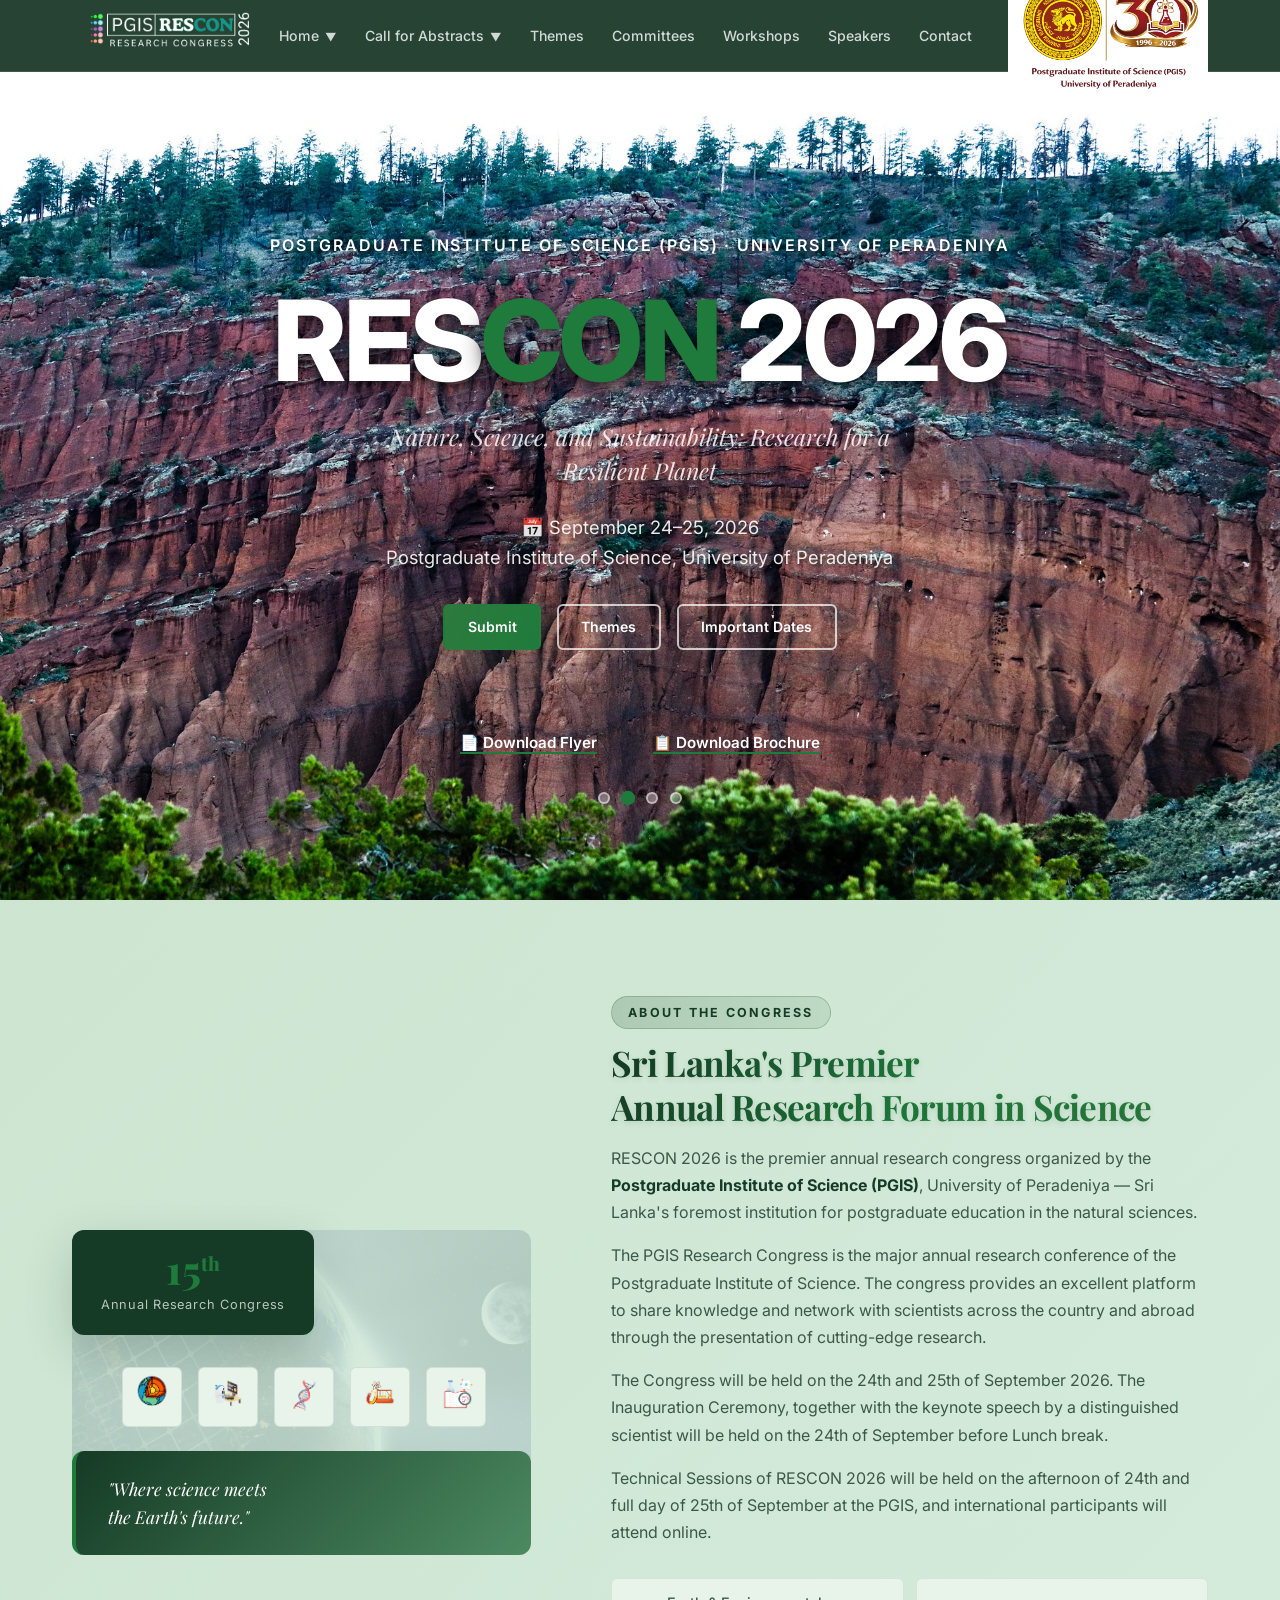
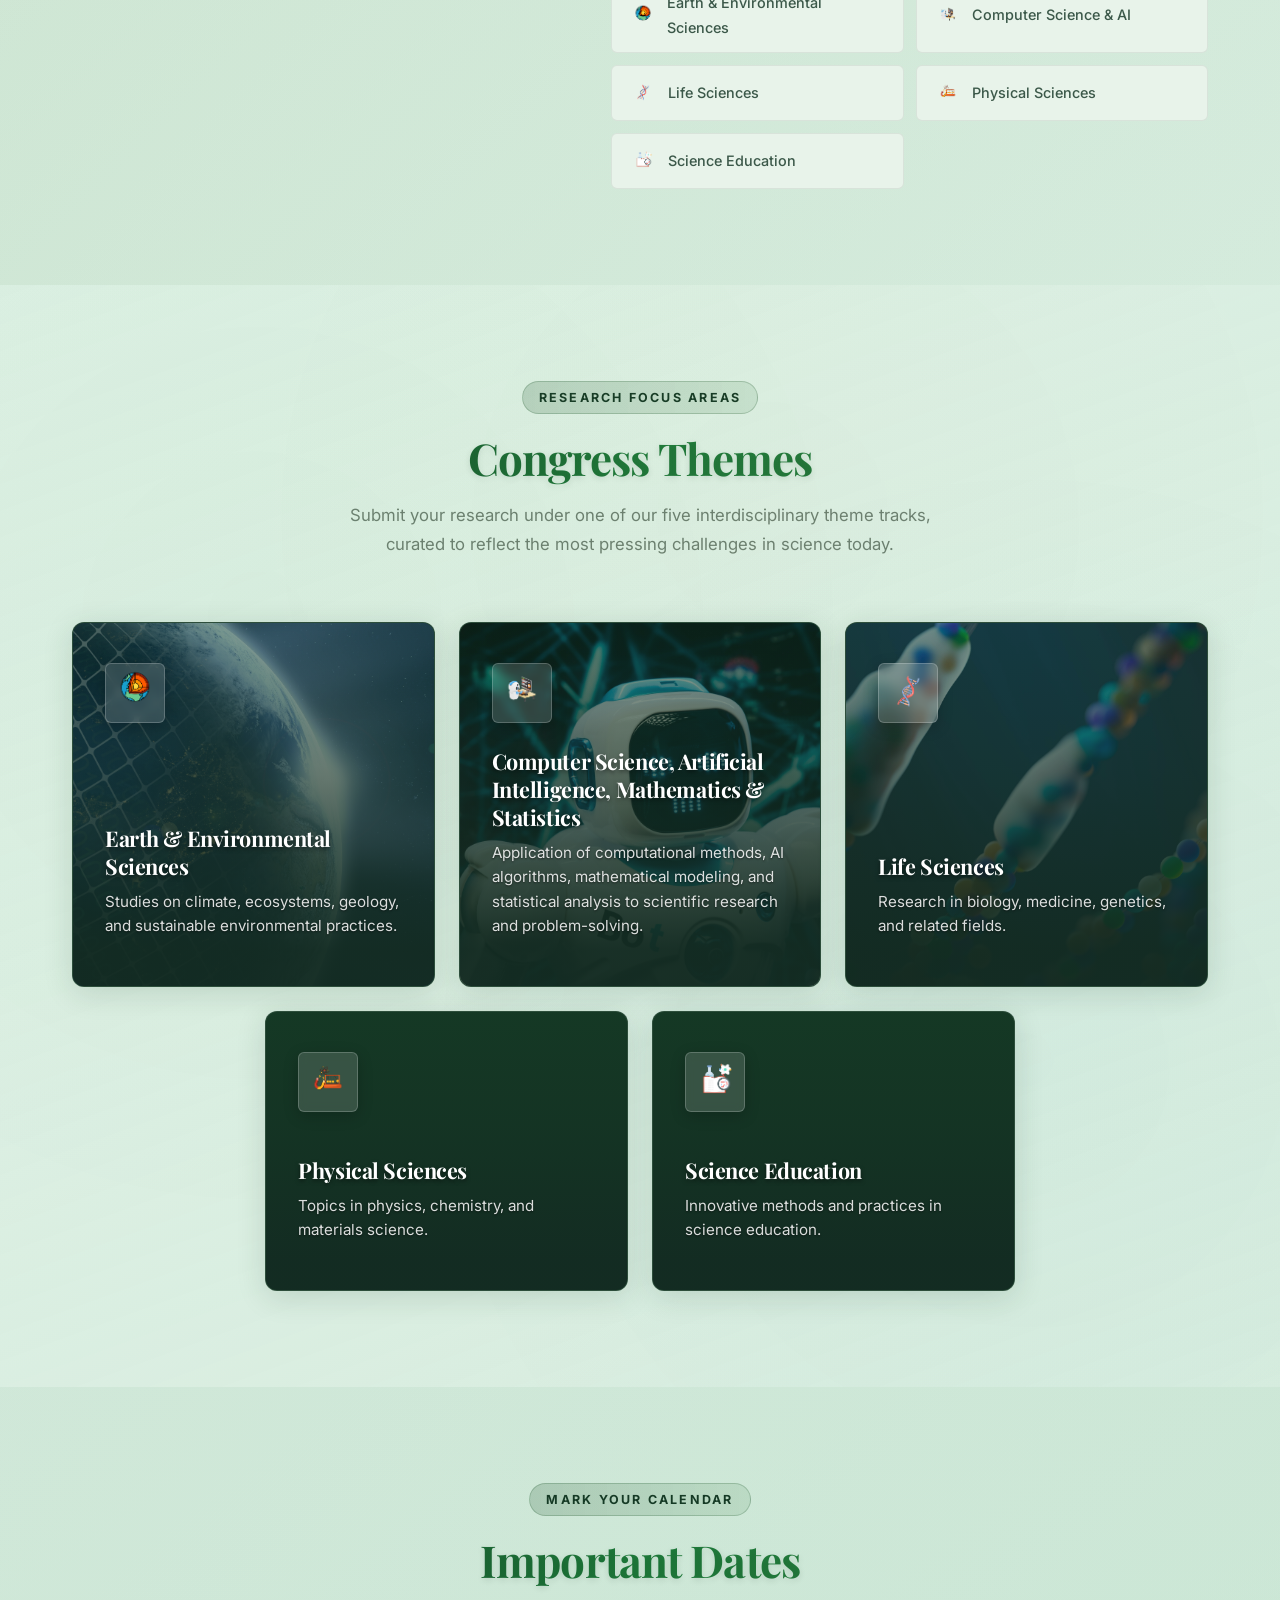
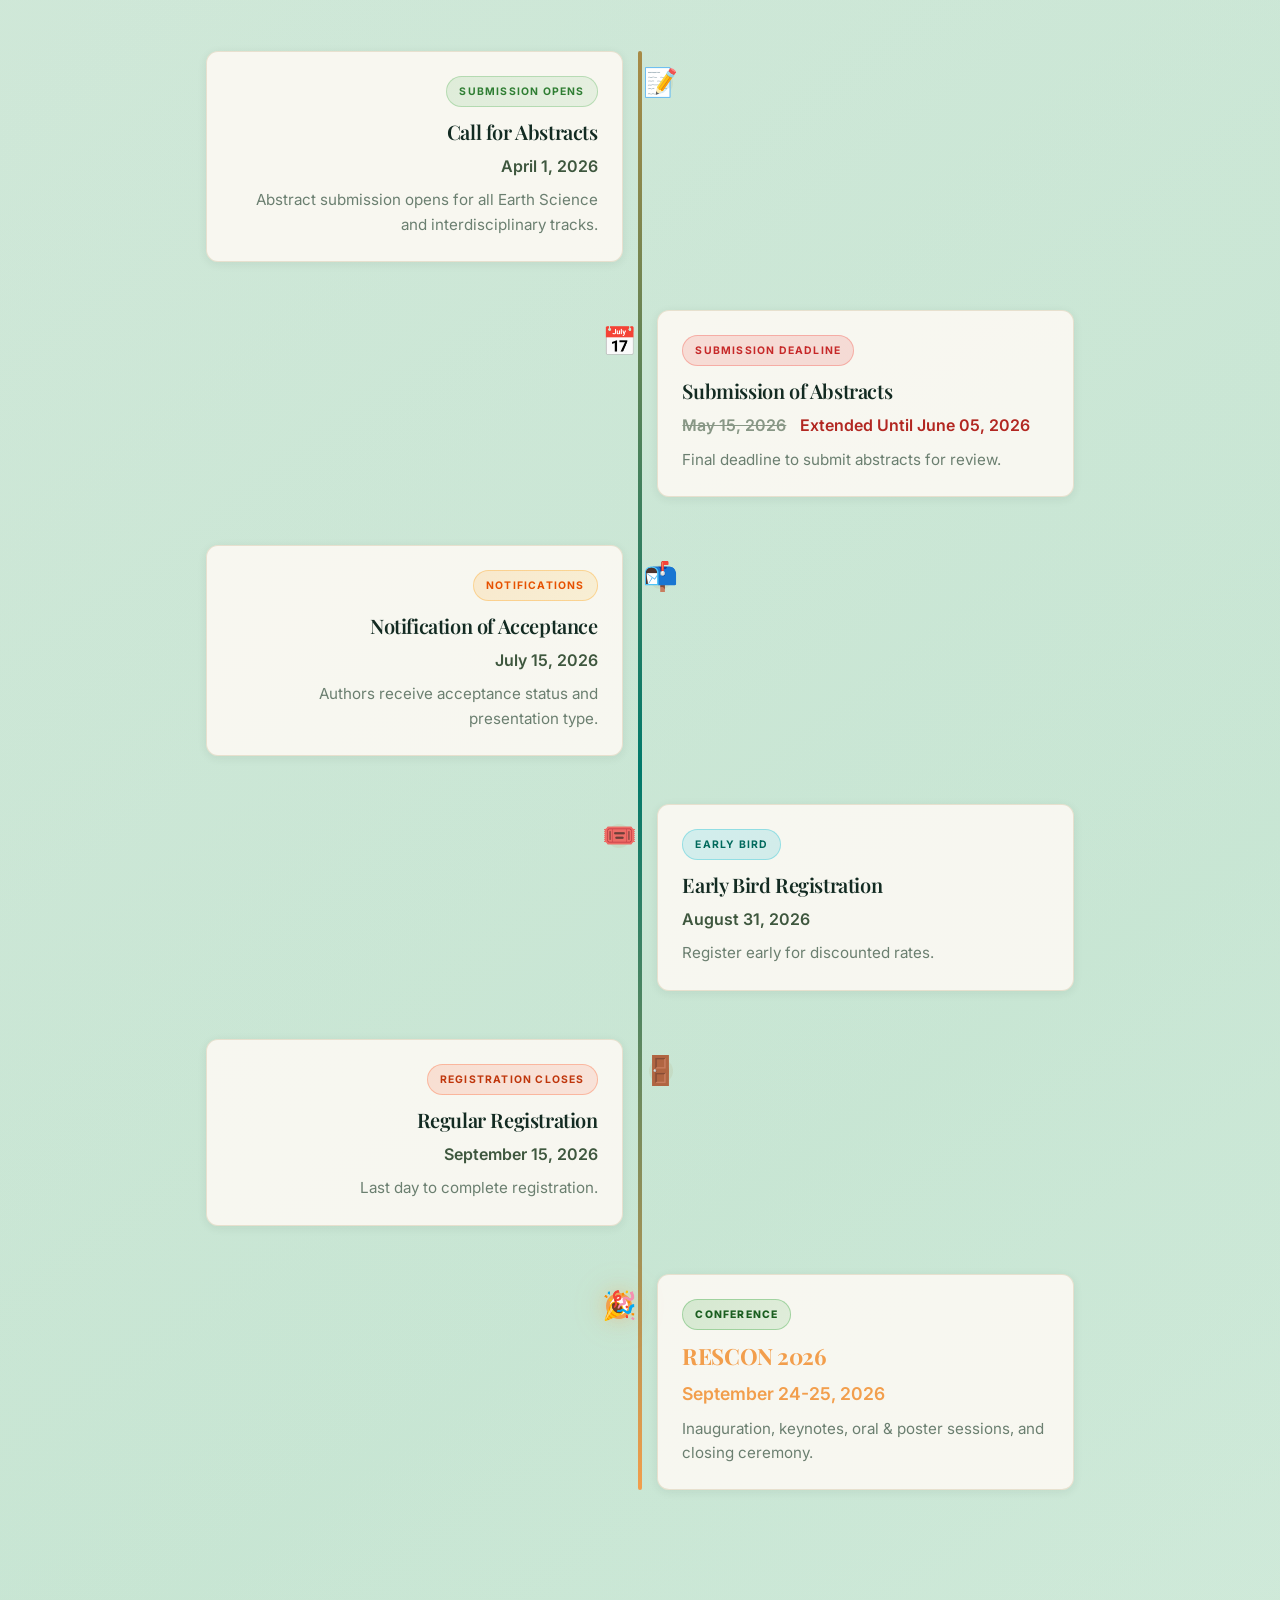
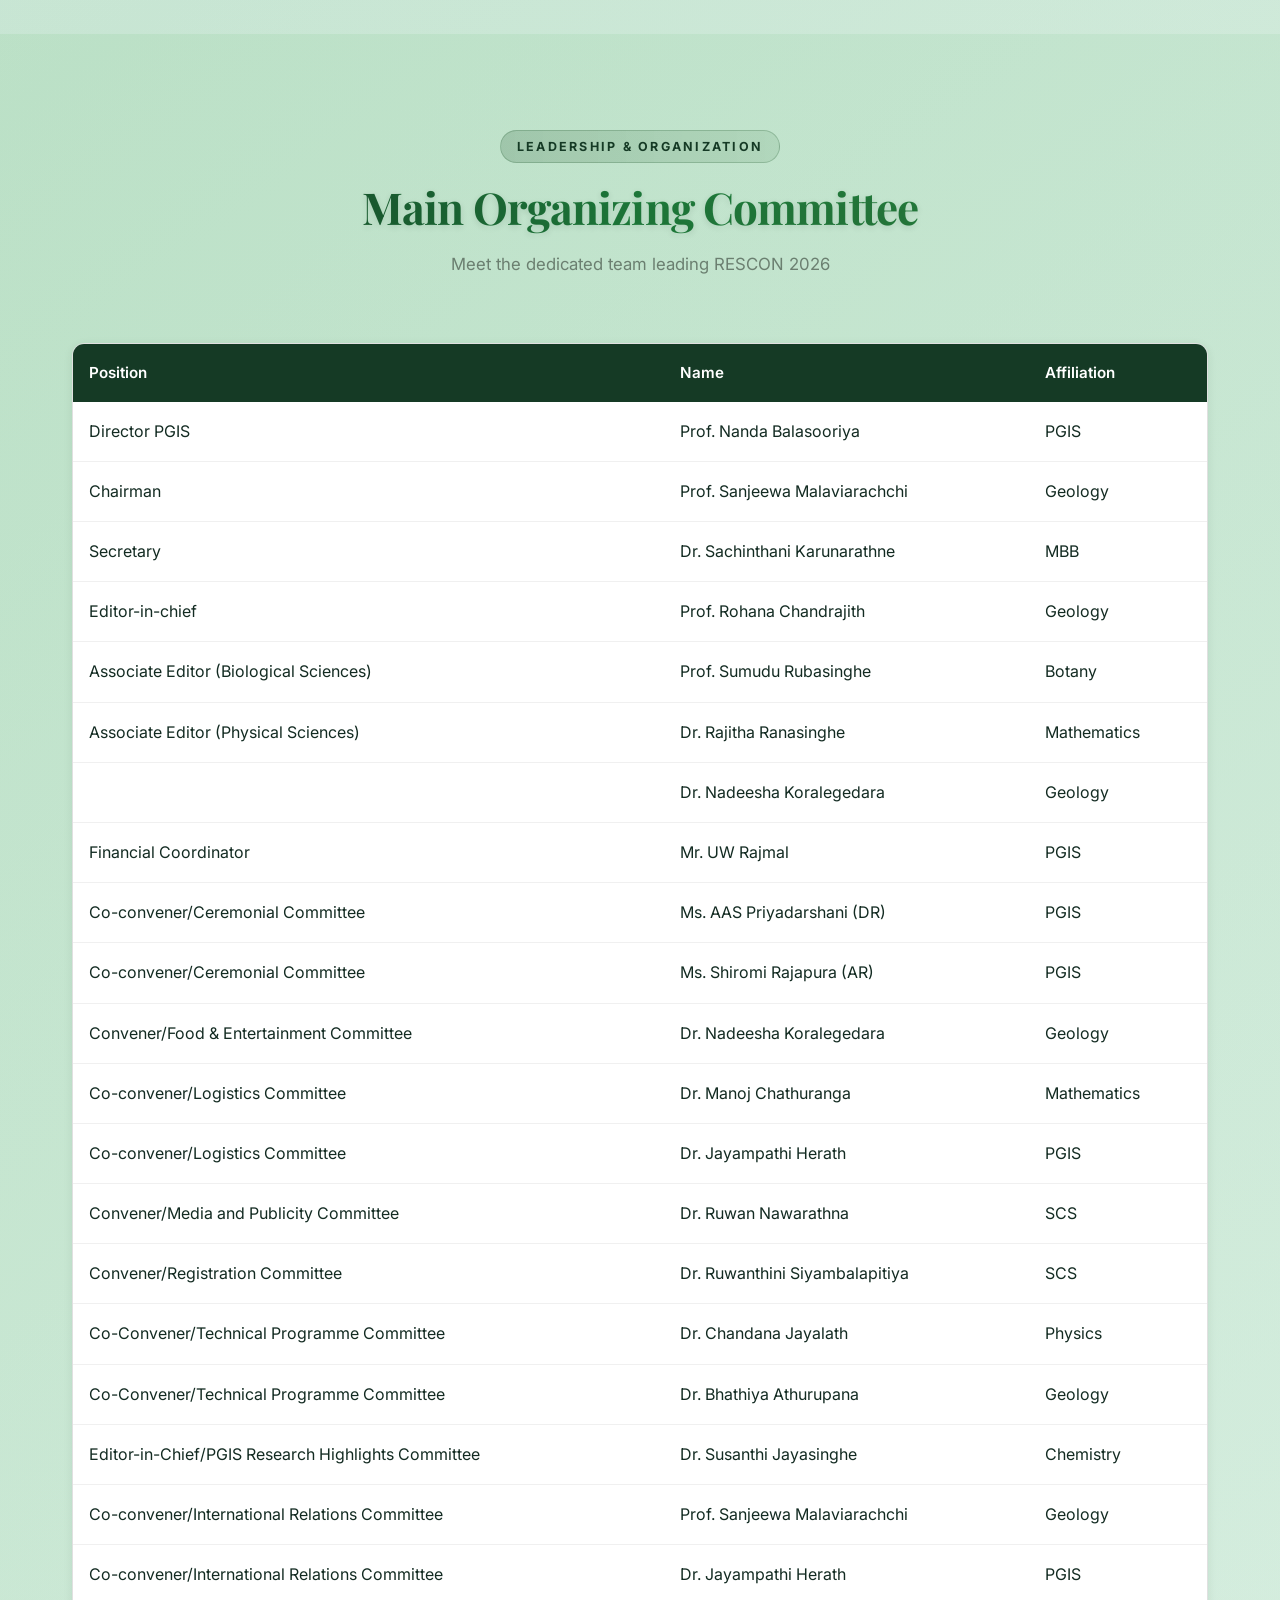
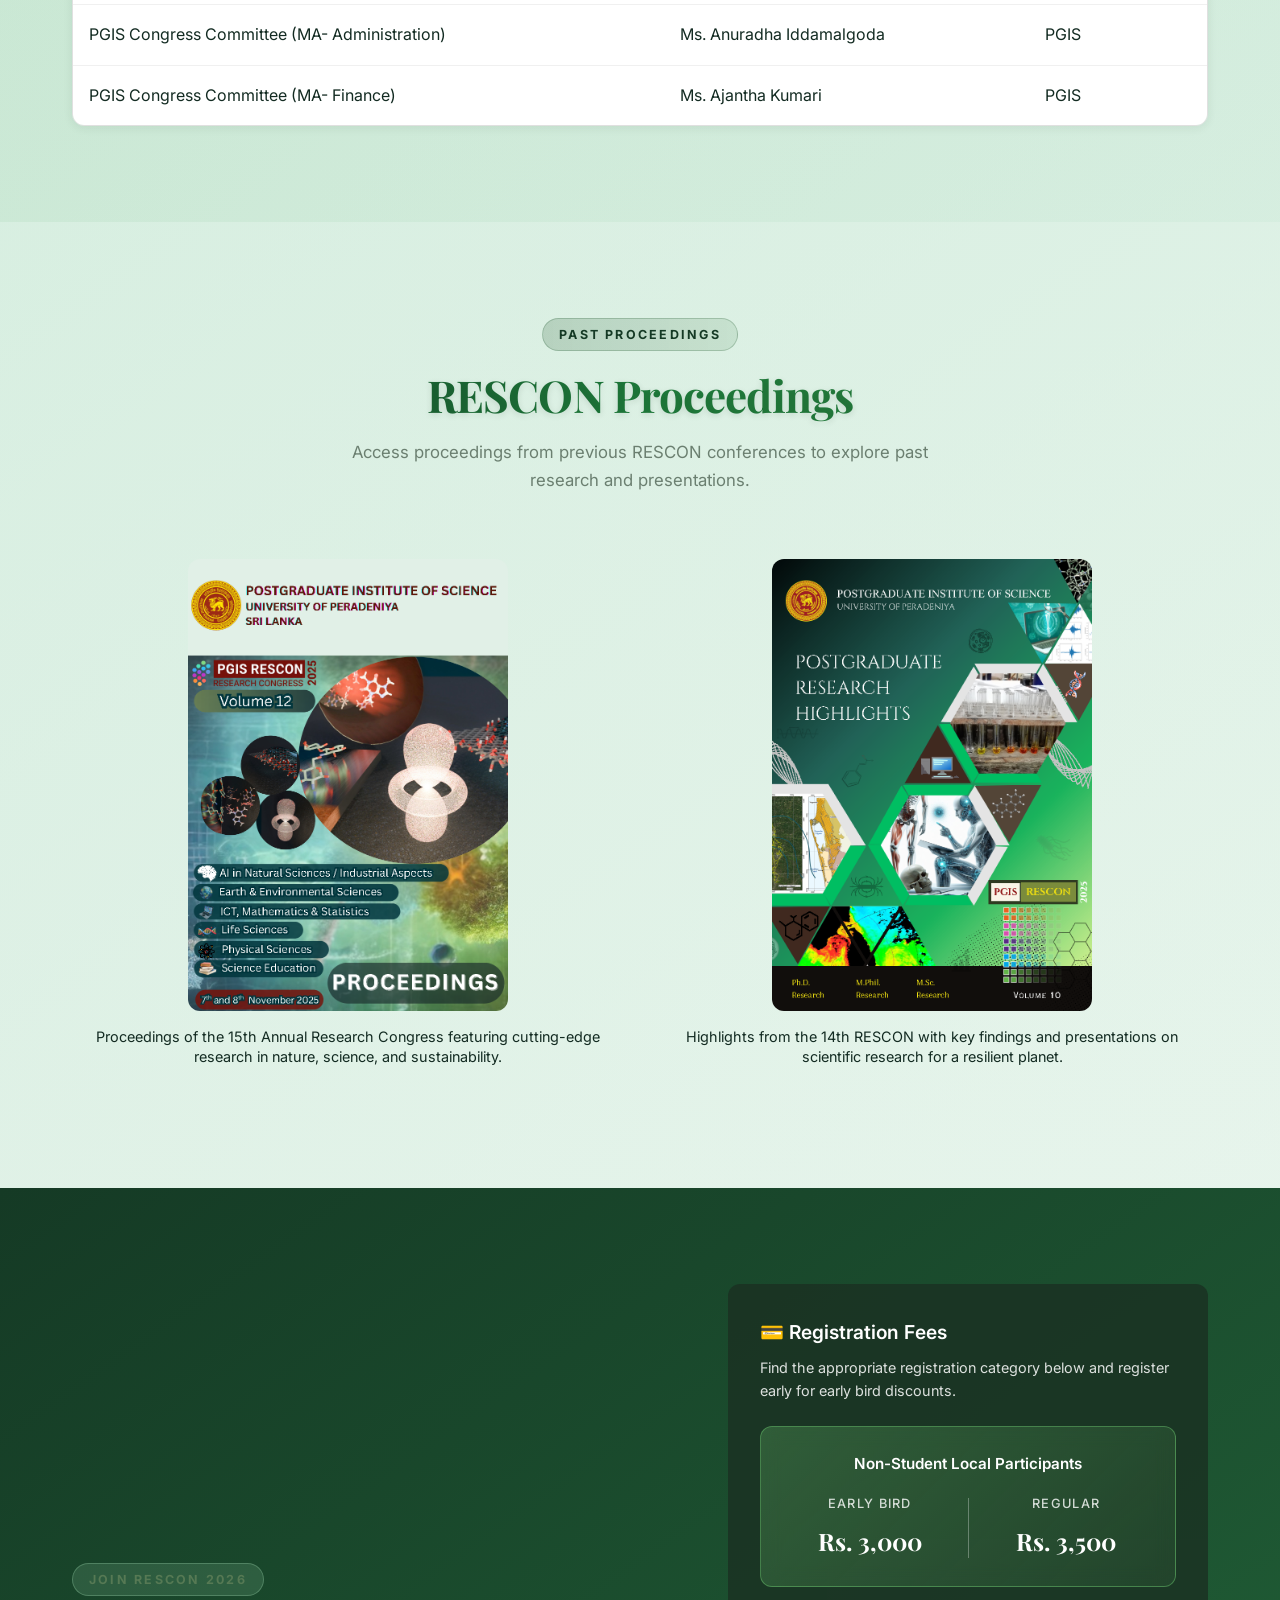
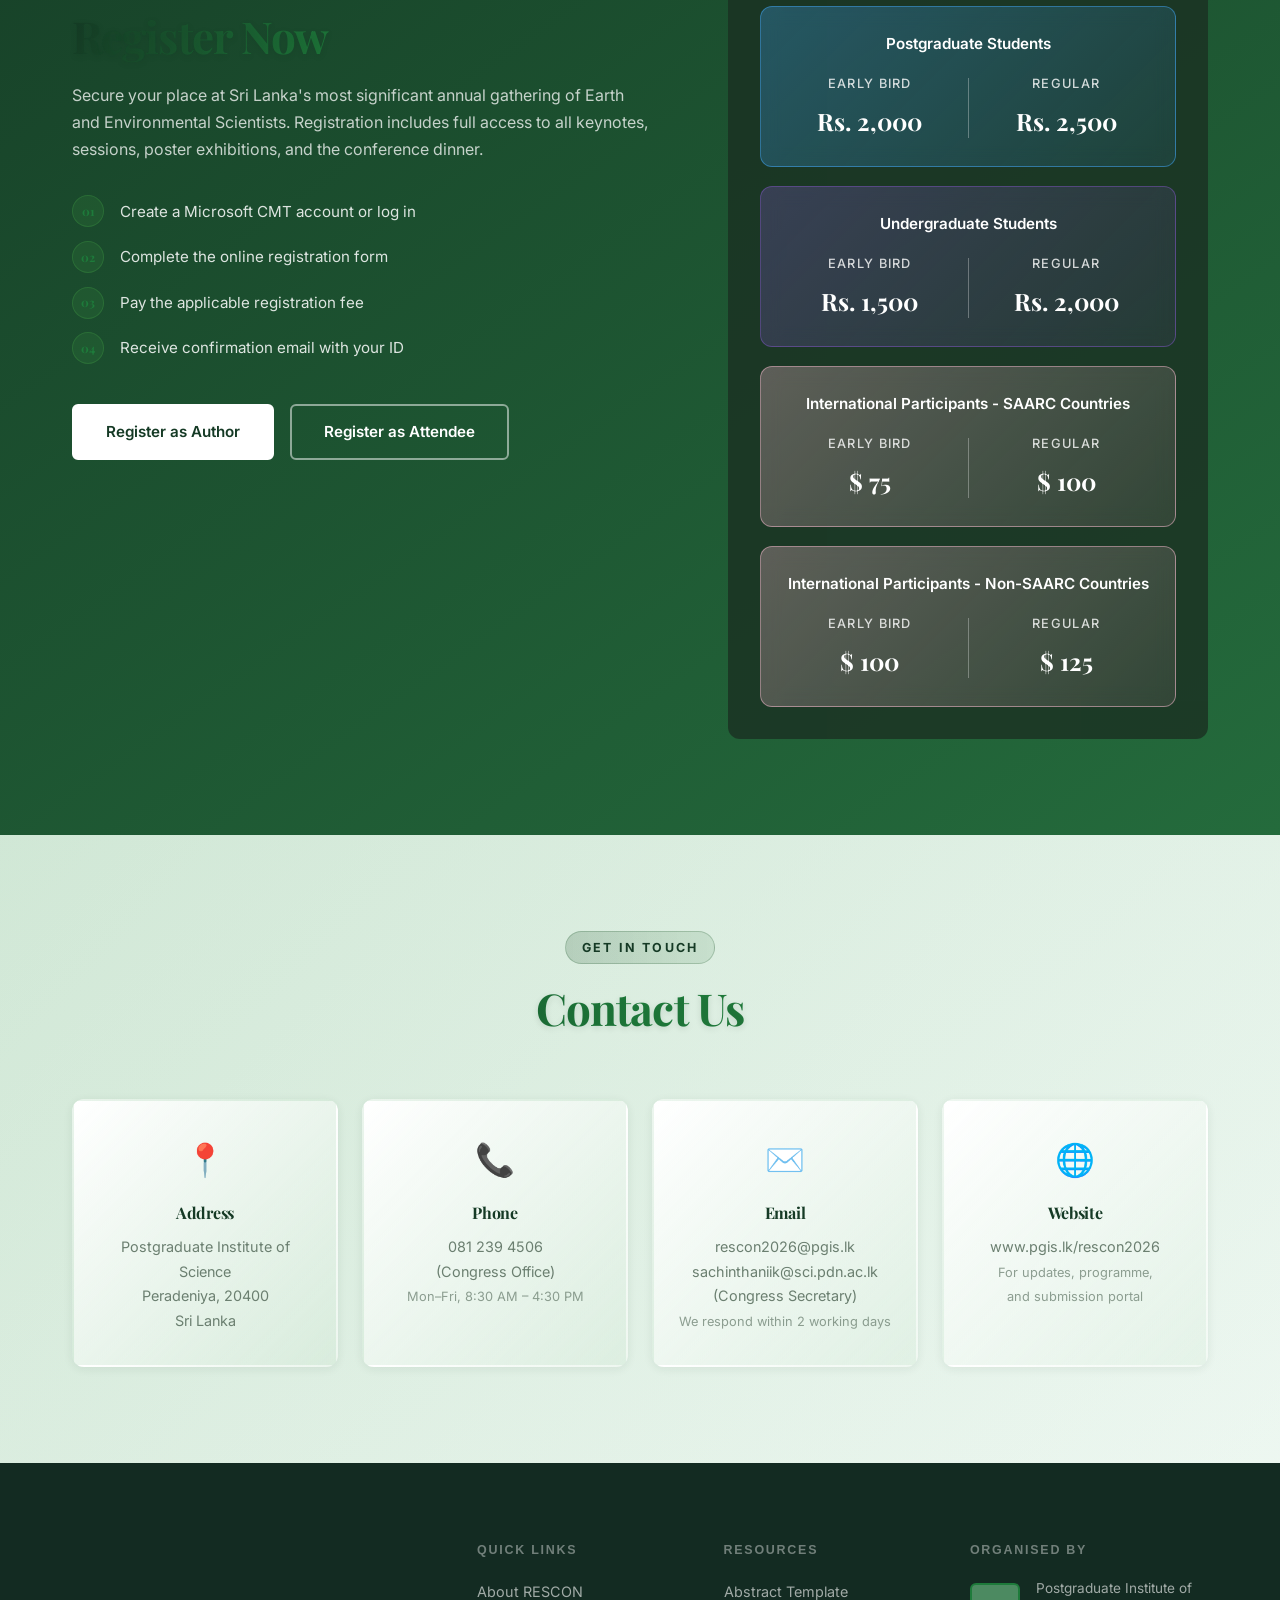
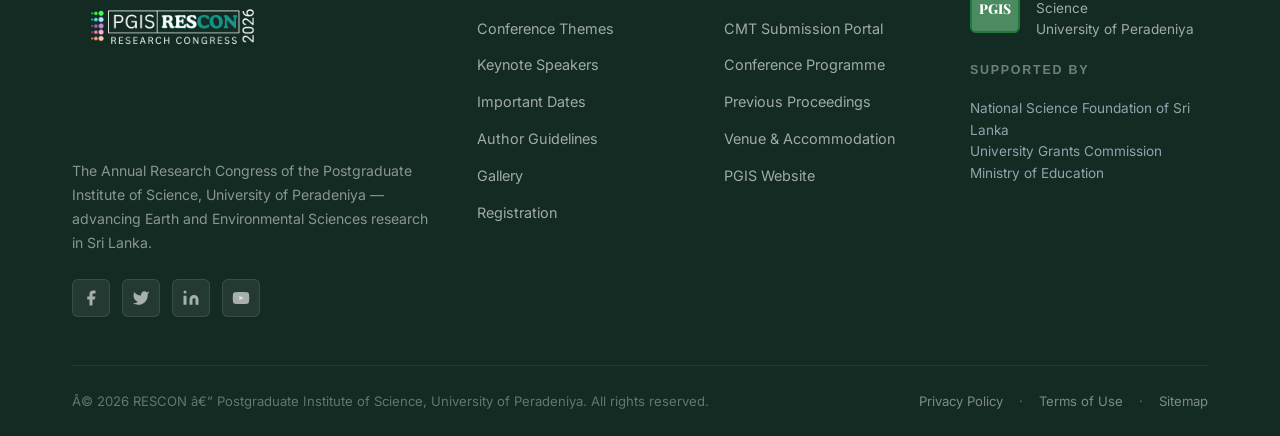
==== index.html @ 3abcd5f8 "home menu button add in menu bar" ====
<!doctype html>
<html lang="en">

<head>
  <meta charset="UTF-8" />
  <meta name="viewport" content="width=device-width, initial-scale=1.0" />
  <title>RESCON 2026 — Nature, Science, and Sustainability</title>
  <link rel="stylesheet" href="style.css" />
  <link
    href="https://fonts.googleapis.com/css2?family=Inter:wght@300;400;500;600;700&family=JetBrains+Mono:wght@400;500&family=Playfair+Display:ital,wght@0,400;0,600;0,800;1,400&display=swap"
    rel="stylesheet" />
</head>

<body>
  <!-- ========== NAVIGATION ========== -->
  <input type="checkbox" id="nav-toggle" class="nav-toggle" />
  <nav class="navbar">
    <div class="nav-inner">
      <a href="#home" class="nav-logo">
        <img src="media/web/4.png" alt="RESCON logo" class="logo-img" />

      </a>
      <ul class="nav-links">
        <li class="dropdown">
          <a href="#" class="dropdown-toggle" id="homeBtn">Home <span
              style="font-size: 0.8em; margin-left: 2px;">▼</span></a>
          <ul class="dropdown-menu" id="homeMenu">
            <li><a href="./index.html#home">Home</a></li>
            <li><a href="./index.html#about">About</a></li>
          </ul>
        </li>
        <li class="dropdown">
          <a href="#" class="dropdown-toggle" id="callForPapersBtn">Call for Abstracts <span
              style="font-size: 0.8em; margin-left: 2px;">▼</span></a>
          <ul class="dropdown-menu" id="callForPapersMenu">
            <li><a href="#submission">Important Dates</a></li>
            <li><a href="guidelines/index.html">Guidelines</a></li>
            <li><a href="docs/flyer.pdf" target="_blank" class="btn">📄 Download Flyer</a></li>
            <!-- <li><a href="docs/brochure.pdf" target="_blank" class="btn">📋 Download Brochure</a></li> -->

            <li><a href="https://cmt3.research.microsoft.com/RESCON2026">Submit</a></li>
          </ul>
        </li>
        <li><a href="#themes">Themes</a></li>

        <li><a href="#committee">Committees</a></li>
        <li><a href="workshops/index.html">Workshops</a></li>
        <!-- <li><a href="#submit">Submit</a></li> -->
        <li><a href="./speakers/index.html">Speakers</a></li>
        <!-- <li><a href="gallery/index.html">Past Conferences</a></li> -->
        <li><a href="#contact">Contact</a></li>
      </ul>

      <a href="https://www.pgis.lk/"><img src="images/web/PGIS Anniversary Logo.png" alt="PGIS Anniversary Logo"
          class="pgis-logo" /></a>

      <label for="nav-toggle" class="hamburger" aria-label="Toggle menu">
        <span></span><span></span><span></span>
      </label>
    </div>
  </nav>
  <label for="nav-toggle" class="nav-overlay"></label>

  <!-- ========== HERO ========== -->
  <section class="hero" id="home">
    <div class="hero-bg">
      <!-- Hero Carousel -->
      <div class="hero-carousel">
        <div class="carousel-slide active" style="background-image: url(&quot;media/web/RESCON26 - Flyer.png&quot;)">
        </div>
        <div class="carousel-slide" style="background-image: url(&quot;media/web/2.jpg&quot;)"></div>
        <div class="carousel-slide" style="background-image: url(&quot;media/web/3.jpg&quot;)"></div>
        <div class="carousel-slide" style="background-image: url(&quot;media/web/4.jpg&quot;)"></div>
      </div>
      <div class="carousel-indicators">
        <span class="indicator active" data-slide="0"></span>
        <span class="indicator" data-slide="1"></span>
        <span class="indicator" data-slide="2"></span>
        <span class="indicator" data-slide="3"></span>
      </div>


    </div>
    <div class="hero-content">
      <!-- Deadline Extension Announcement Marquee -->
      <!-- <div class="deadline-marquee-container">
        <marquee behavior="scroll" direction="left" scrollamount="5" onmouseover="this.stop();"
          onmouseout="this.start();">
          The abstract submission deadline has been extended until <strong>June 05, 2026</strong>!
          &nbsp;&nbsp;&nbsp;&nbsp;&nbsp;&nbsp;The abstract submission deadline has been extended until <strong>June 05,
            2026</strong>!
        </marquee>
      </div> -->
      <p class="hero-tag">
        Postgraduate Institute of Science (PGIS) · University of Peradeniya
      </p>
      <h1 class="hero-title">
        <span>RES</span><span class="hero-con">CON</span> <span>2026</span>
      </h1>
      <p class="hero-subtitle">
        Nature, Science, and Sustainability: Research for a Resilient Planet
      </p>
      <p class="hero-date">
        📅 September 24–25, 2026 <br /> Postgraduate Institute of Science,
        University of Peradeniya
      </p>

      <!-- <div class="hero-doc-panel" aria-label="Conference downloads">
        <a href="media/flyer.pdf" target="_blank" class="btn">📄 Download Flyer</a>
        <a href="media/brochure.pdf" target="_blank" class="btn">📋 Download Brochure</a>
      </div> -->

      <!-- <div class="hero-stats"> -->
      <div class="hero-buttons">
        <a href="https://cmt3.research.microsoft.com/RESCON2026" class="btn btn-primary btn-sm">Submit</a>
        <a href="#themes" class="btn btn-secondary btn-sm">Themes</a>
        <a href="#dates" class="btn btn-secondary btn-sm">Important Dates</a>
      </div>
      <div class="hero-links">
        <a href="docs/flyer.pdf" target="_blank">📄 Download Flyer</a>
        <a href="docs/brochure.pdf" target="_blank">📋 Download Brochure</a>
      </div>
    </div>
  </section>

  <!-- ========== ABOUT ========== -->
  <section class="about section section-teal" id="about">
    <div class="container">
      <div class="about-grid">
        <div class="about-visual">
          <div class="about-bg" style="
                background-image: url(&quot;media/web/yassay-earth-3629519.jpg&quot;);
              "></div>
          <div class="about-badge">
            <span class="badge-num">15<sup>th</sup></span>
            <span class="badge-label">Annual Research Congress</span>
          </div>
          <div class="about-art">
            <div class="art-layer l1"><img src="media/web/7.png" height="60px" width="60px" /></div>
            <div class="art-layer l2"><img src="media/web/11.png" height="60px" width="60px" /></div>
            <div class="art-layer l3"><img src="media/web/8.png" height="60px" width="60px" /></div>
            <div class="art-layer l4"><img src="media/web/10.png" height="60px" width="60px" /></div>
            <div class="art-layer l5"><img src="media/web/9.png" height="60px" width="60px" /></div>
          </div>
          <div class="about-accent-box">
            <p>"Where science meets<br />the Earth's future."</p>
          </div>
        </div>
        <div class="about-body">
          <span class="section-label">About the Congress</span>
          <h2 class="section-title">
            Sri Lanka's Premier<br />Annual Research Forum in Science
          </h2>
          <p>
            RESCON 2026 is the premier annual research congress organized by
            the <strong>Postgraduate Institute of Science (PGIS)</strong>,
            University of Peradeniya — Sri Lanka's foremost institution for
            postgraduate education in the natural sciences.
          </p>
          <p>
            The PGIS Research Congress is the major annual research conference
            of the Postgraduate Institute of Science. The congress provides an
            excellent platform to share knowledge and network with scientists
            across the country and abroad through the presentation of
            cutting-edge research.
          </p>
          <p>
            The Congress will be held on the 24th and 25th of September 2026.
            The Inauguration Ceremony, together with the keynote speech by a
            distinguished scientist will be held on the 24th of September
            before Lunch break.
          </p>
          <p>
            Technical Sessions of RESCON 2026 will be held on the afternoon of
            24th and full day of 25th of September at the PGIS, and
            international participants will attend online.
          </p>
          <div class="about-highlights">
            <div class="highlight">
              <span class="hl-icon"><img src="media/web/7.png" height="30px" width="30px" /></span>
              <span>Earth & Environmental Sciences</span>
            </div>
            <div class="highlight">
              <span class="hl-icon"><img src="media/web/11.png" height="30px" width="30px" /></span>
              <span>Computer Science & AI</span>
            </div>
            <div class="highlight">
              <span class="hl-icon"><img src="media/web/8.png" height="30px" width="30px" /></span>
              <span>Life Sciences</span>
            </div>
            <div class="highlight">
              <span class="hl-icon"><img src="media/web/10.png" height="30px" width="30px" /></span>
              <span>Physical Sciences</span>
            </div>
            <div class="highlight">
              <span class="hl-icon"><img src="media/web/9.png" height="30px" width="30px" /></span>
              <span>Science Education</span>
            </div>
          </div>
        </div>
      </div>
    </div>
  </section>

  <!-- ========== THEMES ========== -->
  <section class="themes section section-alt" id="themes">
    <div class="container">
      <div class="section-header">
        <span class="section-label">Research Focus Areas</span>
        <h2 class="section-title">Congress Themes</h2>
        <p class="section-desc">
          Submit your research under one of our five interdisciplinary theme
          tracks, curated to reflect the most pressing challenges in science
          today.
        </p>
      </div>
      <div class="themes-grid">
        <div class="theme-card">
          <div class="theme-bg" style="
                background-image: url(&quot;media/web/yassay-earth-3629519.jpg&quot;);
              "></div>
          <div class="theme-icon-wrap tc-green"><img src="media/web/7.png" height="60px" width="60px" /></div>
          <h3>Earth &amp; Environmental Sciences</h3>
          <p>
            Studies on climate, ecosystems, geology, and sustainable environmental practices.
          </p>
        </div>

        <div class="theme-card">
          <div class="theme-bg" style="
                background-image: url(&quot;media/web/AI.jpg&quot;);
              "></div>
          <div class="theme-icon-wrap tc-blue"><img src="media/web/11.png" height="60px" width="60px" /></div>
          <h3>
            Computer Science, Artificial Intelligence, Mathematics &amp;
            Statistics
          </h3>
          <p>
            Application of computational methods, AI algorithms, mathematical
            modeling, and statistical analysis to scientific research and
            problem-solving.
          </p>
        </div>

        <div class="theme-card">
          <div class="theme-bg" style="
                background-image: url(&quot;media/web/Life.jpg&quot;);
              "></div>
          <div class="theme-icon-wrap tc-emerald"><img src="media/web/8.png" height="60px" width="60px" /></div>
          <h3>Life Sciences</h3>
          <p>
            Research in biology, medicine, genetics, and related fields.
          </p>
        </div>

        <div class="theme-card">
          <div class="theme-bg" style="
                background-image: url(&quot;https://images.unsplash.com/photo-1532094349884-543bc11b234d?w=400&h=200&fit=crop&crop=center&quot;);
              "></div>
          <div class="theme-icon-wrap tc-amber"><img src="media/web/10.png" height="60px" width="60px" /></div>
          <h3>Physical Sciences</h3>
          <p>
            Topics in physics, chemistry, and materials science.
          </p>
        </div>

        <div class="theme-card">
          <div class="theme-bg" style="
                background-image: url(&quot;https://images.unsplash.com/photo-1503676260728-1c00da094a0b?w=400&h=200&fit=crop&crop=center&quot;);
              "></div>
          <div class="theme-icon-wrap tc-indigo"><img src="media/web/9.png" height="60px" width="60px" /></div>
          <h3>Science Education</h3>
          <p>
            Innovative methods and practices in science education.
          </p>
        </div>
      </div>
    </div>
  </section>

  <!-- ========== IMPORTANT DATES ========== -->
  <section class="dates section section-sunset" id="dates">
    <div class="container">
      <div class="section-header">
        <span class="section-label">Mark Your Calendar</span>
        <h2 class="section-title">Important Dates</h2>
      </div>
      <div class="dates-timeline">
        <div class="timeline-event event-upcoming">
          <div class="event-marker">
            <span class="event-icon">📝</span>
            <div class="event-dot"></div>
          </div>
          <div class="event-content">
            <span class="event-badge event-badge-open">Submission Opens</span>
            <h3 class="event-title">Call for Abstracts</h3>
            <p class="date-value">April 1, 2026</p>
            <p class="event-description">
              Abstract submission opens for all Earth Science and
              interdisciplinary tracks.
            </p>
          </div>
        </div>

        <div class="timeline-event event-upcoming" id="submission">
          <div class="event-marker">
            <span class="event-icon">📅</span>
            <div class="event-dot"></div>
          </div>
          <div class="event-content">
            <span class="event-badge event-badge-deadline">Submission Deadline</span>
            <h3 class="event-title">Submission of Abstracts</h3>
            <p class="date-value"><span style="text-decoration: line-through; opacity: 0.6;">May 15, 2026</span> <span
                style="color: var(--danger); margin-left: 10px;">Extended Until June 05, 2026</span></p>
            <p class="event-description">
              Final deadline to submit abstracts for review.
            </p>
          </div>
        </div>

        <!-- <div class="timeline-event event-current">
          <div class="event-marker">
            <span class="event-icon">🔍</span>
            <div class="event-dot"></div>
          </div>
          <div class="event-content">
            <span class="event-badge event-badge-review">Under Review</span>
            <h3 class="event-title">Review Period</h3>
            <p class="date-value">May 16 - July 10, 2026</p>
            <p class="event-description">
              Peer review of abstracts by scientific committee.
            </p>
          </div>
        </div> -->

        <div class="timeline-event event-upcoming">
          <div class="event-marker">
            <span class="event-icon">📬</span>
            <div class="event-dot"></div>
          </div>
          <div class="event-content">
            <span class="event-badge event-badge-notification">Notifications</span>
            <h3 class="event-title">Notification of Acceptance</h3>
            <p class="date-value">July 15, 2026</p>
            <p class="event-description">
              Authors receive acceptance status and presentation type.
            </p>
          </div>
        </div>



        <div class="timeline-event event-upcoming">
          <div class="event-marker">
            <span class="event-icon">🎟️</span>
            <div class="event-dot"></div>
          </div>
          <div class="event-content">
            <span class="event-badge event-badge-earlybird">Early Bird</span>
            <h3 class="event-title">Early Bird Registration</h3>
            <p class="date-value">August 31, 2026</p>
            <p class="event-description">
              Register early for discounted rates.
            </p>
          </div>
        </div>

        <div class="timeline-event event-upcoming">
          <div class="event-marker">
            <span class="event-icon">🚪</span>
            <div class="event-dot"></div>
          </div>
          <div class="event-content">
            <span class="event-badge event-badge-closing">Registration Closes</span>
            <h3 class="event-title">Regular Registration</h3>
            <p class="date-value">September 15, 2026</p>
            <p class="event-description">
              Last day to complete registration.
            </p>
          </div>
        </div>

        <div class="timeline-event event-highlight">
          <div class="event-marker">
            <span class="event-icon">🎉</span>
            <div class="event-dot"></div>
          </div>
          <div class="event-content">
            <span class="event-badge event-badge-conference">Conference</span>
            <h3 class="event-title">RESCON 2026</h3>
            <p class="date-value">September 24-25, 2026</p>
            <p class="event-description">
              Inauguration, keynotes, oral & poster sessions, and closing
              ceremony.
            </p>
          </div>
        </div>
      </div>
    </div>
  </section>

  <!-- ========== ORGANIZING COMMITEE ========== -->
  <section class="speakers section section-lavender" id="committee">
    <div class="container">
      <div class="section-header">
        <span class="section-label">Leadership & Organization</span>
        <h2 class="section-title">Main Organizing Committee</h2>
        <p class="section-desc">
          Meet the dedicated team leading RESCON 2026
        </p>
      </div>
      <div class="committee-table-wrapper">
        <table class="committee-table">
          <thead>
            <tr>
              <th>Position</th>
              <th>Name</th>
              <th>Affiliation</th>
              <!-- <th>Role</th> -->
            </tr>
          </thead>
          <tbody>
            <tr>
              <td>Director PGIS</td>
              <td>Prof. Nanda Balasooriya</td>
              <td>PGIS</td>
              <!-- <td></td> -->
            </tr>
            <tr>
              <td>Chairman</td>
              <td>Prof. Sanjeewa Malaviarachchi</td>
              <td>Geology</td>
              <!-- <td></td> -->
            </tr>
            <tr>
              <td>Secretary</td>
              <td>Dr. Sachinthani Karunarathne</td>
              <td>MBB</td>
              <!-- <td></td> -->
            </tr>
            <tr>
              <td>Editor-in-chief</td>
              <td>Prof. Rohana Chandrajith</td>
              <td>Geology</td>
              <!-- <td></td> -->
            </tr>
            <tr>
              <td>Associate Editor (Biological Sciences)</td>
              <td>Prof. Sumudu Rubasinghe</td>
              <td>Botany</td>
              <!-- <td></td> -->
            </tr>
            <tr>
              <td>Associate Editor (Physical Sciences)</td>
              <td>Dr. Rajitha Ranasinghe</td>
              <td>Mathematics</td>
              <!-- <td></td> -->
            </tr>
            <tr>
              <td></td>
              <td>Dr. Nadeesha Koralegedara</td>
              <td>Geology</td>
              <!-- <td></td> -->
            </tr>
            <tr>
              <td>Financial Coordinator</td>
              <td>Mr. UW Rajmal</td>
              <td>PGIS</td>
              <!-- <td></td> -->
            </tr>
            <tr>
              <td>Co-convener/Ceremonial Committee</td>
              <td>Ms. AAS Priyadarshani (DR)</td>
              <td>PGIS</td>
              <!-- <td></td> -->
            </tr>
            <tr>
              <td>Co-convener/Ceremonial Committee</td>
              <td>Ms. Shiromi Rajapura (AR)</td>
              <td>PGIS</td>
              <!-- <td></td> -->
            </tr>
            <tr>
              <td>Convener/Food & Entertainment Committee</td>
              <td>Dr. Nadeesha Koralegedara</td>
              <td>Geology</td>
              <!-- <td></td> -->
            </tr>
            <tr>
              <td>Co-convener/Logistics Committee</td>
              <td>Dr. Manoj Chathuranga</td>
              <td>Mathematics</td>
              <!-- <td></td> -->
            </tr>
            <tr>
              <td>Co-convener/Logistics Committee</td>
              <td>Dr. Jayampathi Herath</td>
              <td>PGIS</td>
              <!-- <td></td> -->
            </tr>
            <tr>
              <td>Convener/Media and Publicity Committee</td>
              <td>Dr. Ruwan Nawarathna</td>
              <td>SCS</td>
              <!-- <td></td> -->
            </tr>
            <tr>
              <td>Convener/Registration Committee</td>
              <td>Dr. Ruwanthini Siyambalapitiya</td>
              <td>SCS</td>
              <!-- <td></td> -->
            </tr>
            <tr>
              <td>Co-Convener/Technical Programme Committee</td>
              <td>Dr. Chandana Jayalath</td>
              <td>Physics</td>
              <!-- <td></td> -->
            </tr>
            <tr>
              <td>Co-Convener/Technical Programme Committee</td>
              <td>Dr. Bhathiya Athurupana</td>
              <td>Geology</td>
              <!-- <td></td> -->
            </tr>
            <tr>
              <td>Editor-in-Chief/PGIS Research Highlights Committee</td>
              <td>Dr. Susanthi Jayasinghe</td>
              <td>Chemistry</td>
              <!-- <td></td> -->
            </tr>
            <tr>
              <td>Co-convener/International Relations Committee</td>
              <td>Prof. Sanjeewa Malaviarachchi</td>
              <td>Geology</td>
              <!-- <td></td> -->
            </tr>
            <tr>
              <td>Co-convener/International Relations Committee</td>
              <td>Dr. Jayampathi Herath</td>
              <td>PGIS</td>
              <!-- <td></td> -->
            </tr>
            <tr>
              <td>PGIS Congress Committee (MA- Administration)</td>
              <td>Ms. Anuradha Iddamalgoda</td>
              <td>PGIS</td>
              <!-- <td></td> -->
            </tr>
            <tr>
              <td>PGIS Congress Committee (MA- Finance)</td>
              <td>Ms. Ajantha Kumari</td>
              <td>PGIS</td>
              <!-- <td></td> -->
            </tr>
          </tbody>
        </table>
      </div>
    </div>
  </section>

  <!-- ========== PROCEEDINGS ========== -->
  <section class="proceedings section section-alt" id="proceedings">
    <div class="container">
      <div class="section-header">
        <span class="section-label">Past Proceedings</span>
        <h2 class="section-title">RESCON Proceedings</h2>
        <p class="section-desc">
          Access proceedings from previous RESCON conferences to explore past
          research and presentations.
        </p>
      </div>
      <div class="proceedings-grid">
        <div class="proceeding-item">
          <a href="media/proceedings/RESCON_2026_Proceedings.pdf" target="_blank" class="proceeding-link">
            <img class="proceeding-thumb" alt="RESCON 2025 Proceedings"
              src="media/proceedings/Proceedings RESCON2026.png" />
          </a>
          <p>
            Proceedings of the 15th Annual Research Congress featuring
            cutting-edge research in nature, science, and sustainability.
          </p>
        </div>
        <div class="proceeding-item">
          <a href="media/proceedings/Research Highlights 2026.pdf" target="_blank" class="proceeding-link">
            <img class="proceeding-thumb" alt="RESCON 2024 Proceedings"
              src="media/proceedings/Research Highlights 2026.png" />
          </a>
          <p>
            Highlights from the 14th RESCON with key findings and
            presentations on scientific research for a resilient planet.
          </p>
        </div>
      </div>
    </div>
  </section>

  <!-- ========== REGISTRATION ========== -->
  <section class="registration section section-dark" id="registration">
    <div class="reg-bg" style="
          background-image: url(&quot;https://images.unsplash.com/photo-1551818255-e9355c40bee2?w=1920&h=600&fit=crop&crop=center&quot;);
        "></div>
    <div class="container">
      <div class="reg-grid">
        <div class="reg-body">
          <span class="section-label label-light">Join RESCON 2026</span>
          <h2 class="section-title title-light">Register Now</h2>
          <p>
            Secure your place at Sri Lanka's most significant annual gathering
            of Earth and Environmental Scientists. Registration includes full
            access to all keynotes, sessions, poster exhibitions, and the
            conference dinner.
          </p>
          <div class="reg-steps">
            <div class="reg-step">
              <span class="step-num">01</span>
              <span>Create a Microsoft CMT account or log in</span>
            </div>
            <div class="reg-step">
              <span class="step-num">02</span>
              <span>Complete the online registration form</span>
            </div>
            <div class="reg-step">
              <span class="step-num">03</span>
              <span>Pay the applicable registration fee</span>
            </div>
            <div class="reg-step">
              <span class="step-num">04</span>
              <span>Receive confirmation email with your ID</span>
            </div>
          </div>
          <div class="reg-buttons">
            <a href="#" class="btn btn-light">Register as Author</a>
            <a href="#" class="btn btn-outline-light">Register as Attendee</a>
          </div>
        </div>
        <div class="reg-visual">
          <div class="reg-pricing">
            <div class="pricing-header">💳 Registration Fees</div>
            <p class="pricing-note">
              Find the appropriate registration category below and register
              early for early bird discounts.
            </p>
            <div class="pricing-cards">
              <div class="pricing-card pricing-card-student">
                <div class="price-category">Non-Student Local Participants</div>
                <div class="price-tier">
                  <div class="price-col">
                    <div class="price-label">Early Bird</div>
                    <div class="price-amount">Rs. 3,000</div>
                    <!-- <small>Before Aug 20</small> -->
                  </div>
                  <div class="price-divider"></div>
                  <div class="price-col">
                    <div class="price-label">Regular</div>
                    <div class="price-amount">Rs. 3,500</div>
                    <!-- <small>Before Sep 15</small> -->
                  </div>
                </div>
              </div>
              <div class="pricing-card pricing-card-local">
                <div class="price-category">Postgraduate Students</div>
                <div class="price-tier">
                  <div class="price-col">
                    <div class="price-label">Early Bird</div>
                    <div class="price-amount">Rs. 2,000</div>
                    <!-- <small>Before Aug 20</small> -->
                  </div>
                  <div class="price-divider"></div>
                  <div class="price-col">
                    <div class="price-label">Regular</div>
                    <div class="price-amount">Rs. 2,500</div>
                    <!-- <small>Before Sep 15</small> -->
                  </div>
                </div>
              </div>
              <div class="pricing-card pricing-card-saarc">
                <div class="price-category">Undergraduate Students</div>
                <div class="price-tier">
                  <div class="price-col">
                    <div class="price-label">Early Bird</div>
                    <div class="price-amount">Rs. 1,500</div>
                    <!-- <small>Before Aug 20</small> -->
                  </div>
                  <div class="price-divider"></div>
                  <div class="price-col">
                    <div class="price-label">Regular</div>
                    <div class="price-amount">Rs. 2,000</div>
                    <!-- <small>Before Sep 15</small> -->
                  </div>
                </div>
              </div>
              <div class="pricing-card pricing-card-intl">
                <div class="price-category">International Participants - SAARC Countries</div>
                <div class="price-tier">
                  <div class="price-col">
                    <div class="price-label">Early Bird</div>
                    <div class="price-amount">$ 75</div>
                    <!-- <small>Before Aug 20</small> -->
                  </div>
                  <div class="price-divider"></div>
                  <div class="price-col">
                    <div class="price-label">Regular</div>
                    <div class="price-amount">$ 100</div>
                    <!-- <small>Before Sep 15</small> -->
                  </div>
                </div>
              </div>
              <div class="pricing-card pricing-card-intl">
                <div class="price-category">International Participants - Non-SAARC Countries</div>
                <div class="price-tier">
                  <div class="price-col">
                    <div class="price-label">Early Bird</div>
                    <div class="price-amount">$ 100</div>
                    <!-- <small>Before Aug 20</small> -->
                  </div>
                  <div class="price-divider"></div>
                  <div class="price-col">
                    <div class="price-label">Regular</div>
                    <div class="price-amount">$ 125</div>
                    <!-- <small>Before Sep 15</small> -->
                  </div>
                </div>
              </div>
            </div>
          </div>
        </div>
      </div>
    </div>
  </section>

  <!-- ========== CONTACT ========== -->
  <section class="contact section section-teal" id="contact">
    <div class="container">
      <div class="section-header">
        <span class="section-label">Get in Touch</span>
        <h2 class="section-title">Contact Us</h2>
      </div>
      <div class="contact-grid">
        <div class="contact-card">
          <span class="contact-icon">📍</span>
          <h4>Address</h4>
          <p>
            Postgraduate Institute of Science<br />Peradeniya, 20400<br />Sri
            Lanka
          </p>
        </div>
        <div class="contact-card">
          <span class="contact-icon">📞</span>
          <h4>Phone</h4>
          <p>
            081 239 4506 <br />(Congress Office)<br />
            <small>Mon–Fri, 8:30 AM – 4:30 PM</small>
          </p>
        </div>
        <div class="contact-card">
          <span class="contact-icon">✉️</span>
          <h4>Email</h4>
          <p>
            rescon2026@pgis.lk<br />sachinthaniik@sci.pdn.ac.lk (Congress
            Secretary)<br />
            <small>We respond within 2 working days</small>
          </p>
        </div>
        <div class="contact-card">
          <span class="contact-icon">🌐</span>
          <h4>Website</h4>
          <p>
            www.pgis.lk/rescon2026<br />
            <small>For updates, programme,<br />and submission portal</small>
          </p>
        </div>
      </div>
    </div>
  </section>

  <!-- ========== FOOTER ========== -->
  <footer class="footer">
    <div class="container">
      <div class="footer-grid">
        <div class="footer-brand">
          <div class="footer-logo">
            <img src="media/web/4.png" alt="RESCON logo" class="logo-img" />
          </div>
          <p>
            The Annual Research Congress of the Postgraduate Institute of
            Science, University of Peradeniya — advancing Earth and
            Environmental Sciences research in Sri Lanka.
          </p>
          <div class="social-links">
            <a href="#" class="social-btn" aria-label="Facebook">
              <svg viewBox="0 0 24 24" width="18" height="18" fill="currentColor">
                <path d="M18 2h-3a5 5 0 0 0-5 5v3H7v4h3v8h4v-8h3l1-4h-4V7a1 1 0 0 1 1-1h3z" />
              </svg>
            </a>
            <a href="#" class="social-btn" aria-label="Twitter">
              <svg viewBox="0 0 24 24" width="18" height="18" fill="currentColor">
                <path
                  d="M23 3a10.9 10.9 0 0 1-3.14 1.53 4.48 4.48 0 0 0-7.86 3v1A10.66 10.66 0 0 1 3 4s-4 9 5 13a11.64 11.64 0 0 1-7 2c9 5 20 0 20-11.5a4.5 4.5 0 0 0-.08-.83A7.72 7.72 0 0 0 23 3z" />
              </svg>
            </a>
            <a href="#" class="social-btn" aria-label="LinkedIn">
              <svg viewBox="0 0 24 24" width="18" height="18" fill="currentColor">
                <path d="M16 8a6 6 0 0 1 6 6v7h-4v-7a2 2 0 0 0-2-2 2 2 0 0 0-2 2v7h-4v-7a6 6 0 0 1 6-6z" />
                <rect x="2" y="9" width="4" height="12" />
                <circle cx="4" cy="4" r="2" />
              </svg>
            </a>
            <a href="#" class="social-btn" aria-label="YouTube">
              <svg viewBox="0 0 24 24" width="18" height="18" fill="currentColor">
                <path
                  d="M22.54 6.42a2.78 2.78 0 0 0-1.95-1.96C18.88 4 12 4 12 4s-6.88 0-8.59.46a2.78 2.78 0 0 0-1.95 1.96A29 29 0 0 0 1 12a29 29 0 0 0 .46 5.58A2.78 2.78 0 0 0 3.41 19.6C5.12 20 12 20 12 20s6.88 0 8.59-.46a2.78 2.78 0 0 0 1.95-1.95A29 29 0 0 0 23 12a29 29 0 0 0-.46-5.58z" />
                <polygon points="9.75 15.02 15.5 12 9.75 8.98 9.75 15.02" fill="currentColor" />
              </svg>
            </a>
          </div>
        </div>

        <div class="footer-col">
          <h5>Quick Links</h5>
          <ul>
            <li><a href="#about">About RESCON</a></li>
            <li><a href="#themes">Conference Themes</a></li>
            <li><a href="#committee">Keynote Speakers</a></li>
            <li><a href="#dates">Important Dates</a></li>
            <li><a href="guidelines/index.html">Author Guidelines</a></li>
            <li><a href="gallery/index.html">Gallery</a></li>
            <li><a href="#registration">Registration</a></li>
          </ul>
        </div>

        <div class="footer-col">
          <h5>Resources</h5>
          <ul>
            <li><a href="#">Abstract Template</a></li>
            <li><a href="#">CMT Submission Portal</a></li>
            <li><a href="#">Conference Programme</a></li>
            <li><a href="#">Previous Proceedings</a></li>
            <li><a href="#">Venue & Accommodation</a></li>
            <li><a href="#">PGIS Website</a></li>
          </ul>
        </div>

        <div class="footer-col">
          <h5>Organised By</h5>
          <div class="footer-org">
            <div class="org-logo">PGIS</div>
            <p>
              Postgraduate Institute of Science<br />University of Peradeniya
            </p>
          </div>
          <h5 style="margin-top: 1.5rem">Supported By</h5>
          <p style="color: #90a4ae; font-size: 0.85rem; line-height: 1.6">
            National Science Foundation of Sri Lanka<br />University Grants
            Commission<br />Ministry of Education
          </p>
        </div>
      </div>

      <div class="footer-bottom">
        <p>
          Â© 2026 RESCON â€” Postgraduate Institute of Science, University of
          Peradeniya. All rights reserved.
        </p>
        <p>
          <a href="#">Privacy Policy</a> · <a href="#">Terms of Use</a> ·
          <a href="#">Sitemap</a>
        </p>
      </div>
    </div>
  </footer>
</body>
<script>
  document.addEventListener("DOMContentLoaded", function () {
    /* Hero Carousel */
    const slides = document.querySelectorAll(".carousel-slide");
    const indicators = document.querySelectorAll(".indicator");
    let currentSlide = 0;
    let slideInterval;

    function showSlide(index) {
      slides.forEach((slide) => slide.classList.remove("active"));
      indicators.forEach((indicator) => indicator.classList.remove("active"));
      slides[index].classList.add("active");
      indicators[index].classList.add("active");
      currentSlide = index;
    }

    function nextSlide() {
      currentSlide = (currentSlide + 1) % slides.length;
      showSlide(currentSlide);
    }

    function startAutoSlide() {
      slideInterval = setInterval(nextSlide, 5000);
    }
    function stopAutoSlide() {
      clearInterval(slideInterval);
    }

    indicators.forEach((indicator, index) => {
      indicator.addEventListener("click", () => {
        showSlide(index);
        stopAutoSlide();
        startAutoSlide();
      });
    });

    const heroSection = document.querySelector(".hero");
    heroSection.addEventListener("mouseenter", stopAutoSlide);
    heroSection.addEventListener("mouseleave", startAutoSlide);
    startAutoSlide();

    /* Smooth in-page scrolling */
    document.querySelectorAll('a[href^="#"]').forEach((anchor) => {
      anchor.addEventListener("click", function (e) {
        const target = document.querySelector(this.getAttribute("href"));
        if (target) {
          e.preventDefault();
          target.scrollIntoView({ behavior: "smooth", block: "start" });
          history.pushState(null, "", this.getAttribute("href"));
        }
      });
    });

    /* Navbar transform on scroll */
    const navbar = document.querySelector(".navbar");
    const navLinks = document.querySelectorAll(".nav-links a");
    const sectionNodes = Array.from(document.querySelectorAll("section[id]"));
    const backToTop = document.createElement("button");

    backToTop.className = "back-to-top";
    backToTop.setAttribute("aria-label", "Scroll to top");
    backToTop.innerHTML = "↑";
    document.body.appendChild(backToTop);

    backToTop.addEventListener("click", () => {
      window.scrollTo({ top: 0, behavior: "smooth" });
    });

    function updateScrollUI() {
      const y = window.scrollY;
      if (y > 72) {
        navbar.classList.add("shrink");
        backToTop.classList.add("visible");
      } else {
        navbar.classList.remove("shrink");
        backToTop.classList.remove("visible");
      }

      const fromTop = y + 80;

      sectionNodes.forEach((section) => {
        if (
          section.offsetTop <= fromTop &&
          section.offsetTop + section.offsetHeight > fromTop
        ) {
          const id = section.getAttribute("id");
          navLinks.forEach((link) => {
            link.classList.toggle(
              "active",
              link.getAttribute("href") === "#" + id,
            );
          });
        }
      });
    }

    window.addEventListener("scroll", updateScrollUI, { passive: true });
    updateScrollUI();

    /* Animated counters */
    const counters = document.querySelectorAll(".counter");
    let countersAnimated = false;

    const animateCounters = () => {
      counters.forEach((counter) => {
        const target = +counter.dataset.target;
        const duration = 1400;
        const frameRate = 40;
        const totalFrames = Math.round(duration / frameRate);
        let frame = 0;

        const counterTimer = setInterval(() => {
          frame++;
          const progress = frame / totalFrames;
          const value = Math.ceil(target * progress);
          counter.textContent = value;
          if (frame === totalFrames) {
            clearInterval(counterTimer);
            counter.textContent = target;
          }
        }, frameRate);
      });
    };

    const counterObserver = new IntersectionObserver(
      (entries, observer) => {
        entries.forEach((entry) => {
          if (entry.isIntersecting && !countersAnimated) {
            animateCounters();
            countersAnimated = true;
            observer.unobserve(entry.target);
          }
        });
      },
      { threshold: 0.4 },
    );

    const hero = document.querySelector(".hero");
    if (hero) counterObserver.observe(hero);

    /* Reveal animations */
    const revealObserver = new IntersectionObserver(
      (entries) => {
        entries.forEach((entry) => {
          if (entry.isIntersecting) {
            entry.target.style.animationDelay = Math.random() * 0.45 + "s";
            entry.target.classList.add("animate-in");
            revealObserver.unobserve(entry.target);
          }
        });
      },
      { threshold: 0.1, rootMargin: "0px 0px -50px 0px" },
    );

    document
      .querySelectorAll(
        ".theme-card, .speaker-card, .timeline-item, .contact-card, .reg-card",
      )
      .forEach((el) => {
        revealObserver.observe(el);
      });

    /* Accessible focus for hamburger menu */
    const navToggle = document.querySelector("#nav-toggle");
    const navOverlay = document.querySelector(".nav-overlay");

    if (navToggle && navOverlay) {
      navToggle.addEventListener("change", () => {
        if (navToggle.checked) {
          navOverlay.style.display = "block";
          document.body.style.overflow = "hidden";
        } else {
          navOverlay.style.display = "none";
          document.body.style.overflow = "";
        }
      });

      navOverlay.addEventListener("click", () => {
        navToggle.checked = false;
        navOverlay.style.display = "none";
        document.body.style.overflow = "";
      });
    }

    /* Dropdown Toggle Logic */
    const callForPapersBtn = document.getElementById("callForPapersBtn");
    const callForPapersMenu = document.getElementById("callForPapersMenu");

    if (callForPapersBtn && callForPapersMenu) {
      callForPapersBtn.addEventListener("click", (e) => {
        e.preventDefault();
        e.stopPropagation();
        callForPapersMenu.classList.toggle("show");
      });

      document.addEventListener("click", (e) => {
        if (!e.target.closest('.dropdown')) {
          callForPapersMenu.classList.remove("show");
        }
      });

      // Close dropdown when a submenu link is clicked
      const subLinks = callForPapersMenu.querySelectorAll('a');
      subLinks.forEach(link => {
        link.addEventListener('click', () => {
          callForPapersMenu.classList.remove("show");
        });
      });
    }
    const homeBtn = document.getElementById("homeBtn");
    const homeMenu = document.getElementById("homeMenu");

    homeBtn.addEventListener("click", function (e) {
      e.preventDefault();
      homeMenu.classList.toggle("show");
    });

    document.addEventListener("click", (e) => {
      if (!e.target.closest('.dropdown')) {
        homeMenu.classList.remove("show");
      }
    });

    // Close dropdown when a submenu link is clicked
    const subLinks = homeMenu.querySelectorAll('a');
    subLinks.forEach(link => {
      link.addEventListener('click', () => {
        homeMenu.classList.remove("show");
      });
    });
  });
</script>

</html>
---- style.css ----
/* ================================================================
   RESCON 2026 — Earth & Environmental Sciences
   style.css — Complete Stylesheet
   ================================================================ */

/* ── 1. CSS CUSTOM PROPERTIES ── */
/* :root {
  --forest:      #1B3022;
  --forest-mid:  #254530;
  --forest-lite: #2d5438;
  --soil:        #4E342E;
  --soil-lite:   #6D4C41;
  --sky:         #f5dcdd;
  --sky-mid:     #E6D7C3;
  --slate:       #37474F;
  --slate-lite:  #546E7A;
  --white:       #FFFFFF;
  --offwhite:    #F8F5F0; 
  --surface:     #E8D5B7; 
  --text-dark:   #3E2723; 
  --text-mid:    #5D4037; 
  --text-muted:  #8D6E63;
  --accent:      #8D6E63; 
  --accent-gold: #B2875E;
  --accent-teal: #6B4F3B;
  --earth-brown: #8D6E63;
  --ocean-blue:  #5D8CA9;
  --sun-yellow:  #D39D56;
  --river-blue:  #42A5F5;
  --mountain-gray: #78909C;
  --forest-green: #388E3C;
  --grass:        #66BB6A;
  --mint:         #A5D6A7;
  --teal:         #00897B;
  --lavender:     #7E57C2;
  --sunset:       #F8BBD0;
  --desert-orange: #F57C00;
  --danger:      #c62828;
  --radius-sm:   6px;
  --radius:      12px;
  --radius-lg:   20px;
  --shadow-sm:   0 2px 8px rgba(78,52,46,0.08);
  --shadow:      0 6px 24px rgba(78,52,46,0.12);
  --shadow-lg:   0 16px 48px rgba(78,52,46,0.18);
  --shadow-xl:   0 20px 60px rgba(78,52,46,0.25);
  --color-amber: #FBC02D;
  --transition:  0.3s cubic-bezier(0.4, 0, 0.2, 1);
  --nav-h:       72px;
} */
:root {
  --forest: #153A25;
  --forest-mid: #246B3C;
  --forest-lite: #4C8A61;
  --soil: #3E573E;
  --soil-lite: #6B8F6B;
  --sky: #E9F7F0;
  --sky-mid: #C8E6D4;
  --slate: #2F4232;
  --slate-lite: #546B5A;
  --white: #FFFFFF;
  --offwhite: #F5FBF7;
  --surface: #E8F3EA;
  --text-dark: #132B22;
  --text-mid: #3B5849;
  --text-muted: #6B7F70;
  --accent: #1E7B3B;
  --accent-gold: #A88B46;
  --accent-teal: #00796B;
  --earth-brown: #7F6A50;
  --ocean-blue: #2A8FAF;
  --sun-yellow: #D6A436;
  --river-blue: #3B9ACC;
  --mountain-gray: #617567;
  --forest-green: #2D7A3D;
  --desert-orange: #F29E4C;
  --danger: #B22721;
  --radius-sm: 6px;
  --radius: 12px;
  --radius-lg: 20px;
  --shadow-sm: 0 2px 10px rgba(22, 54, 36, 0.08);
  --shadow: 0 6px 30px rgba(22, 54, 36, 0.14);
  --shadow-lg: 0 16px 48px rgba(22, 54, 36, 0.20);
  --transition: 0.28s cubic-bezier(0.4, 0, 0.2, 1);
  --nav-h: 72px;
}

/* ── 2. RESET & BASE ── */
*,
*::before,
*::after {
  box-sizing: border-box;
  margin: 0;
  padding: 0;
}

html {
  scroll-behavior: smooth;
  font-size: 16px;
  width: 100%;
  overflow-x: hidden;
}

body {
  font-family: 'Inter', 'Segoe UI', Arial, sans-serif;
  color: var(--text-dark);
  background: linear-gradient(145deg, var(--surface) 0%, var(--sky-mid) 45%, var(--offwhite) 100%);
  min-height: 100vh;
  line-height: 1.7;
  width: 100%;
  overflow-x: hidden;
}

h1,
h2,
h3,
h4,
h5 {
  font-family: 'Playfair Display', Georgia, 'Times New Roman', serif;
  line-height: 1.25;
  letter-spacing: -0.02em;
}

a {
  color: inherit;
  text-decoration: none;
}

ul {
  list-style: none;
}

img {
  display: block;
  max-width: 100%;
}

/* ── 3. UTILITY CLASSES ── */
.container {
  width: 100%;
  max-width: 1200px;
  margin: 0 auto;
  padding: 0 2rem;
}

.section {
  padding: 6rem 0;
  background: linear-gradient(180deg, rgba(232, 213, 183, 0.15), rgba(255, 255, 255, 0));
}

.section-alt {
  background: linear-gradient(160deg, rgba(220, 242, 229, 0.45), rgba(245, 251, 246, 0.22));
}

.section-dark {
  background: linear-gradient(145deg, var(--forest), var(--forest-mid));
  color: var(--white);
}

/* Enhanced colorful section variants */
.section-teal {
  background: linear-gradient(135deg, rgba(56, 142, 60, 0.12) 0%, rgba(192, 225, 205, 0.08) 100%);
}

.section-lavender {
  background: linear-gradient(135deg, rgba(76, 175, 80, 0.10) 0%, rgba(127, 216, 168, 0.06) 100%);
}

.section-sunset {
  background: linear-gradient(135deg, rgba(167, 202, 179, 0.10) 0%, rgba(222, 243, 225, 0.06) 100%);
}

.section-header {
  text-align: center;
  margin-bottom: 4rem;
}

.section-label {
  display: inline-block;
  font-size: 0.78rem;
  font-weight: 700;
  letter-spacing: 0.18em;
  text-transform: uppercase;
  color: var(--forest);
  background: linear-gradient(90deg, rgba(34, 87, 46, 0.20), rgba(92, 151, 102, 0.16));
  border: 1px solid rgba(34, 87, 46, 0.24);
  padding: 0.3rem 1rem;
  border-radius: 100px;
  margin-bottom: 1rem;
}

.label-light {
  color: #567954;
  background: rgba(144, 200, 160, 0.18);
  border-color: rgba(144, 200, 160, 0.35);
}

.section-title {
  font-size: clamp(1.8rem, 4vw, 2.75rem);
  color: var(--forest);
  margin-bottom: 1rem;
  background: linear-gradient(120deg, var(--forest), var(--accent), var(--forest-green));
  -webkit-background-clip: text;
  -webkit-text-fill-color: transparent;
  text-shadow: 0 2px 6px rgba(18, 39, 28, 0.12);
}

.title-light {
  color: var(--white);
}

.section-desc {
  max-width: 600px;
  margin: 0 auto;
  color: var(--text-muted);
  font-size: 1.05rem;
}

/* ── 4. BUTTONS ── */
.btn {
  display: inline-flex;
  align-items: center;
  justify-content: center;
  gap: 0.5rem;
  padding: 0.8rem 2rem;
  border-radius: var(--radius-sm);
  font-family: 'Inter', sans-serif;
  font-size: 0.95rem;
  font-weight: 600;
  cursor: pointer;
  transition: all var(--transition);
  border: 2px solid transparent;
  white-space: nowrap;
}

.btn-primary {
  background: linear-gradient(120deg, var(--forest-green), var(--accent));
  color: var(--white);
  border-color: transparent;
  box-shadow: 0 8px 24px rgba(22, 54, 36, 0.24);
  position: relative;
  overflow: hidden;
}

.btn-primary::before {
  content: '';
  position: absolute;
  top: 0;
  left: -100%;
  width: 100%;
  height: 100%;
  background: linear-gradient(120deg, rgba(76, 138, 75, 0.95), rgba(29, 113, 48, 0.95));
  transition: left var(--transition);
  z-index: -1;
}

.btn-primary:hover {
  background: linear-gradient(120deg, rgba(29, 113, 48, 0.95), rgba(76, 138, 75, 0.95));
  transform: translateY(-2px);
  box-shadow: 0 10px 26px rgba(22, 54, 36, 0.32);
  filter: none;
}

.btn-secondary {
  background: transparent;
  color: var(--white);
  border-color: rgba(255, 255, 255, 0.72);
}

.btn-secondary:hover {
  background: rgba(255, 255, 255, 0.16);
  border-color: var(--white);
  transform: translateY(-2px);
}

.btn-light {
  background: var(--white);
  color: var(--forest);
  border-color: var(--white);
}

.btn-light:hover {
  background: var(--sky);
  transform: translateY(-2px);
  box-shadow: 0 8px 24px rgba(255, 255, 255, 0.2);
}

.btn-outline-light {
  background: transparent;
  color: var(--white);
  border-color: rgba(255, 255, 255, 0.5);
}

.btn-outline-light:hover {
  background: rgba(255, 255, 255, 0.08);
  border-color: var(--white);
  transform: translateY(-2px);
}

.btn-sm {
  padding: 0.55rem 1.4rem;
  font-size: 0.88rem;
}

/* ── 5. NAVIGATION ── */
.nav-toggle {
  display: none;
}

.navbar {
  position: fixed;
  top: 0;
  left: 0;
  right: 0;
  z-index: 1000;
  background: rgba(20, 52, 34, 0.92);
  backdrop-filter: blur(18px);
  -webkit-backdrop-filter: blur(18px);
  border-bottom: 1px solid rgba(255, 255, 255, 0.12);
  height: var(--nav-h);
  transition: all var(--transition);
}

.navbar.shrink {
  height: 56px;
  background: rgba(16, 30, 18, 0.96);
  border-bottom-color: rgba(158, 216, 164, 0.35);
  box-shadow: 0 12px 26px rgba(0, 0, 0, 0.2);
}

.back-to-top {
  position: fixed;
  right: 1.5rem;
  bottom: 1.5rem;
  width: 44px;
  height: 44px;
  border: none;
  border-radius: 50%;
  background: linear-gradient(145deg, rgba(67, 160, 71, 0.95), rgba(0, 137, 123, 0.95));
  color: #fff;
  font-size: 1.2rem;
  cursor: pointer;
  opacity: 0;
  transform: translateY(12px);
  transition: opacity 0.3s ease, transform 0.3s ease;
  z-index: 1200;
  box-shadow: 0 8px 18px rgba(33, 49, 37, 0.45);
}

.back-to-top.visible {
  opacity: 1;
  transform: translateY(0);
}

.nav-inner {
  display: flex;
  align-items: center;
  height: 100%;
  max-width: 1200px;
  margin: 0 auto;
  padding: 0 2rem;
}

.nav-logo {
  display: flex;
  align-items: center;
  gap: 0.5rem;
  font-family: 'Playfair Display', serif;
  font-size: 1.3rem;
  font-weight: 800;
  color: var(--white);
  margin-right: auto;
}

.nav-logo span {
  line-height: 1.05;
  display: inline-block;
}

.logo-img {
  height: 250px;
  width: auto;
  margin-top: 10%;
  object-fit: contain;
  transition: all var(--transition);
}

.navbar.shrink .logo-img {
  /* Maintain initial height or remove resizing */
  height: 250px;
}

.navbar.shrink .pgis-logo {
  height: 150px;
}

.logo-icon {
  font-size: 1.4rem;
}

.logo-text em {
  color: var(--accent);
  font-style: normal;
  margin-left: 2px;
}

.nav-links {
  display: flex;
  align-items: center;
  gap: 0.25rem;
  margin-right: 1.5rem;
}

.pgis-logo {
  height: 150px;
  width: auto;
  margin-top: 1%;

  object-fit: contain;
  transition: all var(--transition);
}

.nav-links a {
  color: rgba(255, 255, 255, 0.8);
  font-size: 0.88rem;
  font-weight: 500;
  padding: 0.5rem 0.75rem;
  border-radius: var(--radius-sm);
  transition: all var(--transition);
  white-space: nowrap;
}

.nav-links a:hover {
  color: var(--white);
  background: rgba(255, 255, 255, 0.08);
}

/* Dropdown Menu */
.nav-links .dropdown {
  position: relative;
}

.nav-links .dropdown-menu {
  display: flex;
  visibility: hidden;
  opacity: 0;
  position: absolute;
  top: 100%;
  left: 0;
  background: rgba(20, 52, 34, 0.98);
  backdrop-filter: blur(10px);
  min-width: 200px;
  border-radius: var(--radius-sm);
  box-shadow: var(--shadow);
  padding: 0.5rem 0;
  border: 1px solid rgba(255, 255, 255, 0.1);
  z-index: 1001;
  flex-direction: column;
  transform: translateY(10px);
  transition: all var(--transition);
}

.nav-links .dropdown-menu.show {
  visibility: visible;
  opacity: 1;
  transform: translateY(0);
}

.nav-links .dropdown-menu li {
  width: 100%;
  display: block;
}

.nav-links .dropdown-menu a {
  display: block;
  padding: 0.6rem 1.2rem;
  width: 100%;
  white-space: nowrap;
  border-radius: 0;
}

.nav-links .dropdown-menu a::after {
  display: none !important;
}

@media (max-width: 900px) {
  .nav-links li {
    width: 100%;
  }

  .nav-links .dropdown-menu {
    position: static;
    background: transparent;
    box-shadow: none;
    border: none;
    border-left: 2px solid rgba(255, 255, 255, 0.15);
    padding: 0;
    margin: 0.5rem 0 0.5rem 1rem;
    width: calc(100% - 1rem);
    min-width: auto;
    transform: none;
    display: none;
    visibility: visible;
    opacity: 1;
  }

  .nav-links .dropdown-menu.show {
    display: flex;
    flex-direction: column;
    transform: none;
  }

  .nav-links .dropdown-menu a {
    padding: 0.6rem 1rem;
    font-size: 0.95rem;
    color: rgba(255, 255, 255, 0.75);
    width: 100%;
  }
}

/* Hamburger */
.hamburger {
  display: none;
  flex-direction: column;
  gap: 5px;
  cursor: pointer;
  padding: 0.5rem;
  margin-left: 1rem;
}

.hamburger span {
  display: block;
  width: 24px;
  height: 2px;
  background: var(--white);
  border-radius: 2px;
  transition: all 0.3s ease;
}

.nav-overlay {
  display: none;
  position: fixed;
  inset: 0;
  background: rgba(0, 0, 0, 0.5);
  z-index: 999;
}

/* ── 6. HERO SECTION ── */
.hero {
  position: relative;
  min-height: 100vh;
  display: flex;
  align-items: center;
  justify-content: center;
  gap: 2rem;
  overflow: hidden;
  padding: var(--nav-h) 2rem 4rem;
  text-align: center;
}

.hero-bg {
  position: absolute;
  inset: 0;
  background: linear-gradient(145deg,
      rgba(26, 64, 38, 0.16) 0%,
      rgba(55, 110, 70, 0.16) 30%,
      rgba(90, 145, 100, 0.14) 62%,
      rgba(242, 251, 238, 0.08) 100%);
}

.hero-bg::after {
  content: '';
  position: absolute;
  inset: 0;
  background: transparent;
}

/* Hero Carousel */
.hero-carousel {
  position: absolute;
  inset: 0;
}

.carousel-slide {
  position: absolute;
  inset: 0;
  background-size: cover;
  background-position: center;
  background-repeat: no-repeat;
  opacity: 0;
  transition: opacity 1.5s ease-in-out;
}

.carousel-slide.active {
  opacity: 1;
}

.carousel-slide::after {
  content: '';
  position: absolute;
  inset: 0;
  background: transparent;
}

.carousel-indicators {
  position: absolute;
  bottom: 6rem;
  left: 50%;
  transform: translateX(-50%);
  display: flex;
  gap: 0.75rem;
  z-index: 3;
}

.indicator {
  width: 12px;
  height: 12px;
  border-radius: 50%;
  background: rgba(255, 255, 255, 0.3);
  cursor: pointer;
  transition: all var(--transition);
  border: 2px solid rgba(255, 255, 255, 0.5);
}

.indicator.active {
  background: var(--accent);
  border-color: var(--accent);
  transform: scale(1.2);
}

.indicator:hover {
  background: rgba(255, 255, 255, 0.6);
  border-color: rgba(255, 255, 255, 0.8);
}

.hero-texture {
  position: absolute;
  inset: 0;
  background-image:
    radial-gradient(ellipse at 20% 50%, rgba(211, 157, 86, 0.12) 0%, transparent 60%),
    radial-gradient(ellipse at 80% 20%, rgba(66, 165, 245, 0.1) 0%, transparent 50%),
    radial-gradient(ellipse at 60% 80%, rgba(126, 87, 194, 0.2) 0%, transparent 50%),
    radial-gradient(ellipse at 40% 30%, rgba(248, 187, 208, 0.15) 0%, transparent 50%);
  background-size: 100% 100%, 100% 100%, 100% 100%, 100% 100%;
  animation: textureShift 20s ease-in-out infinite;
}

@keyframes textureShift {

  0%,
  100% {
    background-position: 0% 0%, 0% 0%, 0% 0%;
  }

  25% {
    background-position: 10% 10%, 5% 5%, -5% -5%;
  }

  50% {
    background-position: 0% 20%, -10% 10%, 10% -10%;
  }

  75% {
    background-position: -10% 10%, 10% -5%, -10% 10%;
  }
}

/* Topographic rings */
.hero-rings {
  position: absolute;
  inset: 0;
  display: flex;
  align-items: center;
  justify-content: center;
}

.ring {
  position: absolute;
  border-radius: 50%;
  border: 1px solid rgba(255, 255, 255, 0.04);
  animation: ringPulse 8s ease-in-out infinite;
}

.r1 {
  width: 500px;
  height: 500px;
  animation-delay: 0s;
}

.r2 {
  width: 750px;
  height: 750px;
  animation-delay: 1.5s;
}

.r3 {
  width: 1000px;
  height: 1000px;
  animation-delay: 3s;
}

@keyframes ringPulse {

  0%,
  100% {
    opacity: 0.5;
    transform: scale(1);
  }

  50% {
    opacity: 0.9;
    transform: scale(1.02);
  }
}

/* Earth science themed floating elements */
.hero-earth-elements {
  position: absolute;
  inset: 0;
  pointer-events: none;
}

.earth-element {
  position: absolute;
  font-size: 2rem;
  opacity: 0.6;
  animation: earthFloat 15s ease-in-out infinite;
}

.earth-element:nth-child(1) {
  left: 10%;
  top: 20%;
  animation-delay: 0s;
  content: '🌍';
}

.earth-element:nth-child(2) {
  left: 85%;
  top: 15%;
  animation-delay: 3s;
  content: '🌱';
  font-size: 1.5rem;
}

.earth-element:nth-child(3) {
  left: 20%;
  top: 70%;
  animation-delay: 6s;
  content: '💧';
  font-size: 1.8rem;
}

.earth-element:nth-child(4) {
  left: 80%;
  top: 75%;
  animation-delay: 9s;
  content: '🪨';
  font-size: 1.6rem;
}

.earth-element:nth-child(5) {
  left: 5%;
  top: 50%;
  animation-delay: 12s;
  content: '🌿';
  font-size: 1.4rem;
}

.earth-element:nth-child(6) {
  left: 90%;
  top: 45%;
  animation-delay: 2s;
  content: '🌊';
  font-size: 1.7rem;
}

@keyframes earthFloat {

  0%,
  100% {
    transform: translateY(0) rotate(0deg);
    opacity: 0.3;
  }

  25% {
    transform: translateY(-20px) rotate(5deg);
    opacity: 0.6;
  }

  50% {
    transform: translateY(-10px) rotate(-3deg);
    opacity: 0.4;
  }

  75% {
    transform: translateY(-25px) rotate(2deg);
    opacity: 0.7;
  }
}

/* Floating particles */
.hero-particles {
  position: absolute;
  inset: 0;
}

.hero-particles span {
  position: absolute;
  width: 4px;
  height: 4px;
  border-radius: 50%;
  background: rgba(255, 255, 255, 0.3);
  animation: floatUp 10s ease-in-out infinite;
}

.hero-particles span:nth-child(1) {
  left: 10%;
  top: 80%;
  animation-delay: 0s;
}

.hero-particles span:nth-child(2) {
  left: 25%;
  top: 70%;
  animation-delay: 2s;
  width: 6px;
  height: 6px;
}

.hero-particles span:nth-child(3) {
  left: 40%;
  top: 90%;
  animation-delay: 4s;
}

.hero-particles span:nth-child(4) {
  left: 55%;
  top: 75%;
  animation-delay: 1s;
  width: 3px;
  height: 3px;
}

.hero-particles span:nth-child(5) {
  left: 70%;
  top: 85%;
  animation-delay: 3s;
}

.hero-particles span:nth-child(6) {
  left: 85%;
  top: 70%;
  animation-delay: 5s;
  width: 5px;
  height: 5px;
}

.hero-particles span:nth-child(7) {
  left: 15%;
  top: 60%;
  animation-delay: 6s;
}

.hero-particles span:nth-child(8) {
  left: 90%;
  top: 60%;
  animation-delay: 2.5s;
  width: 3px;
  height: 3px;
}

.hero-particles span:nth-child(9) {
  left: 5%;
  top: 40%;
  animation-delay: 7s;
  width: 4px;
  height: 4px;
}

.hero-particles span:nth-child(10) {
  left: 75%;
  top: 45%;
  animation-delay: 4.5s;
}

@keyframes floatUp {
  0% {
    transform: translateY(0) scale(1);
    opacity: 0.3;
  }

  50% {
    opacity: 0.8;
  }

  100% {
    transform: translateY(-120px) scale(0.5);
    opacity: 0;
  }
}

.hero-content {
  position: relative;
  z-index: 2;
  max-width: 800px;
  animation: heroFadeIn 1.2s cubic-bezier(0.4, 0, 0.2, 1) forwards;
  margin-top: 5rem;
}

@keyframes heroFadeIn {
  from {
    opacity: 0;
    transform: translateY(30px);
  }

  to {
    opacity: 1;
    transform: translateY(0);
  }
}

.hero-tag {
  font-size: 1rem;
  letter-spacing: 0.12em;
  text-transform: uppercase;
  color: rgba(255, 255, 255, 1);
  margin-bottom: 1.5rem;
  font-weight: 600;
  text-shadow: 0 2px 6px rgba(0, 0, 0, 0.7);
}

.hero-title {
  font-size: clamp(3.5rem, 12vw, 7rem);
  font-weight: 800;
  color: var(--white);
  line-height: 1;
  margin-bottom: 0.5rem;
  letter-spacing: -0.03em;
  font-family: 'Inter', sans-serif;
  text-shadow: 0 4px 12px rgba(0, 0, 0, 0.4), 0 8px 24px rgba(0, 0, 0, 0.6);
}

.hero-res {
  color: var(--white);
}

.hero-con {
  color: var(--accent);
}

.hero-year {
  display: inline-block;
  font-size: inherit;
  font-weight: inherit;
  font-style: normal;
  color: #FFFFFF;
  letter-spacing: inherit;
  margin-top: 0;
  margin-left: 0.2em;
}

.hero-subtitle {
  font-family: 'Playfair Display', serif;
  font-size: clamp(1.1rem, 3vw, 1.45rem);
  color: rgba(255, 255, 255, 0.85);
  margin: 1.5rem auto;
  font-style: italic;
  max-width: 560px;
  line-height: 1.5;
}

.hero-date {
  font-size: 1.15rem;
  color: rgba(255, 255, 255, 0.9);
  margin-bottom: 1rem;
  text-shadow: 0 2px 4px rgba(0, 0, 0, 0.5);
  line-height: 1.6;
}

.hero-leaders {
  display: flex;
  flex-direction: column;
  gap: 0.5rem;
  margin-bottom: 2.5rem;
  font-size: 0.9rem;
  color: rgba(255, 255, 255, 0.8);
}

.hero-leaders .leader {
  line-height: 1.4;
}

.hero-leaders a {
  color: var(--accent-gold);
  text-decoration: none;
}

.hero-leaders a:hover {
  text-decoration: underline;
}

.hero-buttons {
  margin-top: 2rem;
  display: flex;
  gap: 1rem;
  justify-content: center;
  flex-wrap: wrap;
  z-index: 10;
}

.hero-links {
  margin-top: 5rem;
  display: flex;
  gap: 3.5rem;
  justify-content: center;
  z-index: 10;
}

.hero-links a {
  color: var(--white);
  font-size: 0.95rem;
  font-weight: 600;
  text-decoration: underline;
  text-underline-offset: 4px;
  text-decoration-thickness: 2px;
  text-decoration-color: var(--accent);
  transition: all var(--transition, 0.3s ease);
}

.hero-links a:hover {
  color: var(--accent);
  text-decoration-color: var(--white);
}

.hero-doc-panel {
  display: flex;
  flex-direction: row;
  justify-content: center;
  flex-wrap: wrap;
  gap: 1rem;
  margin-bottom: 3rem;
  z-index: 10;
  background: rgba(248, 238, 229, 0.1);
  border: 1px solid rgba(255, 255, 255, 0.15);
  backdrop-filter: blur(8px);
  padding: 1rem;
  border-radius: var(--radius);
}

.hero-doc-panel .btn {
  min-width: 150px;
  font-size: 0.85rem;
  background: rgba(255, 255, 255, 0.12);
  color: #fef8f0;
  border-color: rgba(255, 255, 255, 0.32);
}

.hero-doc-panel .btn:hover {
  transform: translateY(-1px);
  background: rgba(255, 255, 255, 0.2);
}

.dates-timeline {
  position: relative;
  max-width: 900px;
  margin: 0 auto;
  padding: 0 1rem;
}

.dates-timeline::before {
  content: '';
  position: absolute;
  left: 50%;
  top: 0;
  bottom: 0;
  width: 4px;
  background: linear-gradient(180deg, var(--accent-gold) 0%, var(--accent-teal) 50%, var(--desert-orange) 100%);
  border-radius: 2px;
  transform: translateX(-50%);
}

.timeline-event {
  position: relative;
  margin-bottom: 3rem;
  opacity: 0;
  animation: slideInTimeline 0.6s ease-out forwards;
}

.timeline-event:nth-child(1) {
  animation-delay: 0.1s;
}

.timeline-event:nth-child(2) {
  animation-delay: 0.15s;
}

.timeline-event:nth-child(3) {
  animation-delay: 0.2s;
}

.timeline-event:nth-child(4) {
  animation-delay: 0.25s;
}

.timeline-event:nth-child(5) {
  animation-delay: 0.3s;
}

.timeline-event:nth-child(6) {
  animation-delay: 0.35s;
}

.timeline-event:nth-child(7) {
  animation-delay: 0.4s;
}

.timeline-event:nth-child(8) {
  animation-delay: 0.45s;
}

@keyframes slideInTimeline {
  from {
    opacity: 0;
    transform: translateY(20px);
  }

  to {
    opacity: 1;
    transform: translateY(0);
  }
}

/* Left side events */
.timeline-event:nth-child(odd) {
  margin-left: 0;
  margin-right: 52%;
  text-align: right;
}

.timeline-event:nth-child(odd) .event-marker {
  position: absolute;
  right: -70px;
  top: 0;
}

/* Right side events */
.timeline-event:nth-child(even) {
  margin-left: 52%;
  margin-right: 0;
  text-align: left;
}

.timeline-event:nth-child(even) .event-marker {
  position: absolute;
  left: -70px;
  top: 0;
}

.event-marker {
  display: flex;
  align-items: center;
  justify-content: center;
  width: 64px;
  height: 64px;
  flex-shrink: 0;
}

.event-icon {
  font-size: 1.75rem;
  display: block;
  position: relative;
  z-index: 11;
  animation: float 3s ease-in-out infinite;
}

@keyframes float {

  0%,
  100% {
    transform: translateY(0px);
  }

  50% {
    transform: translateY(-8px);
  }
}

.event-dot {
  position: absolute;
  width: 16px;
  height: 16px;
  border-radius: 50%;
  background: white;
  border: 4px solid var(--accent-gold);
  box-shadow: 0 0 0 4px rgba(166, 136, 70, 0.1);
  top: 50%;
  left: 50%;
  transform: translate(-50%, -50%);
  z-index: 10;
}

.timeline-event.event-highlight .event-dot {
  width: 26px;
  height: 26px;
  border-width: 4px;
  border-color: var(--desert-orange);
  box-shadow: 0 0 20px rgba(242, 158, 76, 0.4), 0 0 40px rgba(242, 158, 76, 0.2);
  animation: pulse-glow 2s ease-in-out infinite;
}

@keyframes pulse-glow {

  0%,
  100% {
    box-shadow: 0 0 20px rgba(242, 158, 76, 0.4), 0 0 40px rgba(242, 158, 76, 0.2);
  }

  50% {
    box-shadow: 0 0 30px rgba(242, 158, 76, 0.6), 0 0 60px rgba(242, 158, 76, 0.3);
  }
}

.event-content {
  background: rgba(255, 250, 245, 0.85);
  border: 1px solid rgba(166, 136, 70, 0.2);
  border-radius: var(--radius);
  padding: 1.5rem;
  box-shadow: var(--shadow-sm);
  transition: all var(--transition);
}

.timeline-event:hover .event-content {
  box-shadow: var(--shadow);
  transform: translateY(-2px);
}

.event-badge {
  display: inline-block;
  font-size: 0.65rem;
  font-weight: 700;
  text-transform: uppercase;
  letter-spacing: 1.2px;
  padding: 0.35rem 0.75rem;
  border-radius: 20px;
  margin-bottom: 0.75rem;
  animation: fadeInDown 0.6s ease-out 0.2s backwards;
}

@keyframes fadeInDown {
  from {
    opacity: 0;
    transform: translateY(-10px);
  }

  to {
    opacity: 1;
    transform: translateY(0);
  }
}

.event-badge-open {
  background: linear-gradient(135deg, rgba(76, 175, 80, 0.15), rgba(129, 199, 132, 0.15));
  color: #2E7D32;
  border: 1px solid rgba(76, 175, 80, 0.3);
}

.event-badge-deadline {
  background: linear-gradient(135deg, rgba(244, 67, 54, 0.15), rgba(229, 57, 53, 0.15));
  color: #C62828;
  border: 1px solid rgba(244, 67, 54, 0.3);
}

.event-badge-review {
  background: linear-gradient(135deg, rgba(63, 81, 181, 0.15), rgba(66, 133, 244, 0.15));
  color: #1A237E;
  border: 1px solid rgba(63, 81, 181, 0.3);
}

.event-badge-notification {
  background: linear-gradient(135deg, rgba(255, 152, 0, 0.15), rgba(251, 192, 45, 0.15));
  color: #E65100;
  border: 1px solid rgba(255, 152, 0, 0.3);
}

.event-badge-revision {
  background: linear-gradient(135deg, rgba(153, 102, 255, 0.15), rgba(186, 104, 200, 0.15));
  color: #512DA8;
  border: 1px solid rgba(156, 39, 176, 0.3);
}

.event-badge-earlybird {
  background: linear-gradient(135deg, rgba(0, 188, 212, 0.15), rgba(0, 172, 193, 0.15));
  color: #00695C;
  border: 1px solid rgba(0, 188, 212, 0.3);
}

.event-badge-closing {
  background: linear-gradient(135deg, rgba(255, 87, 34, 0.15), rgba(255, 109, 80, 0.15));
  color: #BF360C;
  border: 1px solid rgba(255, 87, 34, 0.3);
}

.event-badge-conference {
  background: linear-gradient(135deg, rgba(76, 175, 80, 0.2), rgba(129, 199, 132, 0.2));
  color: #1B5E20;
  border: 1px solid rgba(76, 175, 80, 0.4);
  font-weight: 800;
}

.event-title {
  font-size: 1.25rem;
  font-weight: 600;
  color: var(--text-dark);
  margin-bottom: 0.5rem;
  line-height: 1.3;
}

.timeline-event.event-current .event-title {
  color: var(--accent);
  font-weight: 700;
}

.timeline-event.event-highlight .event-title {
  color: var(--desert-orange);
  font-weight: 700;
  font-size: 1.4rem;
}

.date-value {
  font-weight: 700;
  color: var(--accent-gold);
  margin-bottom: 0.5rem;
  font-size: 0.95rem;
}

.timeline-event.event-highlight .date-value {
  color: var(--desert-orange);
  font-size: 1.1rem;
}

.event-description {
  color: var(--text-muted);
  font-size: 0.95rem;
  line-height: 1.6;
  margin: 0;
}

/* Mobile responsive timeline */
@media (max-width: 768px) {
  .dates-timeline {
    padding: 0 1rem;
  }

  .dates-timeline::before {
    left: 30px;
  }

  .timeline-event:nth-child(odd),
  .timeline-event:nth-child(even) {
    margin-left: 80px;
    margin-right: 0;
    text-align: left;
  }

  .timeline-event:nth-child(odd) .event-marker,
  .timeline-event:nth-child(even) .event-marker {
    position: absolute;
    left: -50px;
    top: 0;
  }

  .event-marker {
    width: 56px;
    height: 56px;
  }

  .event-icon {
    font-size: 1.5rem;
  }

  .event-dot {
    width: 12px;
    height: 12px;
    border-width: 3px;
  }

  .timeline-event.event-highlight .event-dot {
    width: 20px;
    height: 20px;
  }

  .event-content {
    padding: 1.2rem;
  }

  .event-title {
    font-size: 1.1rem;
  }

  .timeline-event.event-highlight .event-title {
    font-size: 1.25rem;
  }

  .event-badge {
    font-size: 0.6rem;
    padding: 0.3rem 0.6rem;
  }
}

@media (max-width: 900px) {
  .hero-doc-panel {
    flex-direction: column;
  }

  .hero-doc-panel .btn {
    min-width: 135px;
    width: 100%;
  }
}

.hero-stats {
  display: flex;
  align-items: center;
  justify-content: center;
  gap: 0.5rem;
}

.stat {
  text-align: center;
  padding: 0 1.5rem;
}

.stat strong {
  display: block;
  font-family: 'Playfair Display', serif;
  font-size: 1.8rem;
  color: var(--white);
  line-height: 1;
}

.stat span {
  font-size: 0.78rem;
  color: rgba(255, 255, 255, 0.5);
  text-transform: uppercase;
  letter-spacing: 0.1em;
}

.stat-sep {
  width: 1px;
  height: 40px;
  background: rgba(255, 255, 255, 0.15);
}

.hero-scroll {
  position: absolute;
  bottom: 2rem;
  left: 50%;
  transform: translateX(-50%);
  display: flex;
  flex-direction: column;
  align-items: center;
  gap: 0.5rem;
  color: rgba(255, 255, 255, 0.4);
  font-size: 0.72rem;
  letter-spacing: 0.15em;
  text-transform: uppercase;
  z-index: 2;
}

.scroll-line {
  width: 1px;
  height: 40px;
  background: linear-gradient(to bottom, rgba(255, 255, 255, 0.4), transparent);
  animation: scrollBob 2s ease-in-out infinite;
}

@keyframes scrollBob {

  0%,
  100% {
    transform: scaleY(1);
  }

  50% {
    transform: scaleY(0.6);
  }
}

/* ── 7. ABOUT SECTION ── */
.about-grid {
  display: grid;
  grid-template-columns: 1fr 1.3fr;
  gap: 5rem;
  align-items: center;
}

.about-visual {
  position: relative;
  animation: slideInLeft 1s ease-out;
}

@keyframes slideInLeft {
  from {
    opacity: 0;
    transform: translateX(-50px);
  }

  to {
    opacity: 1;
    transform: translateX(0);
  }
}

.about-body {
  animation: slideInRight 1s ease-out 0.3s both;
}

@keyframes slideInRight {
  from {
    opacity: 0;
    transform: translateX(50px);
  }

  to {
    opacity: 1;
    transform: translateX(0);
  }
}

.about-bg {
  position: absolute;
  top: 0;
  left: 0;
  right: 0;
  bottom: 0;
  background-size: cover;
  background-position: center;
  background-repeat: no-repeat;
  border-radius: var(--radius);
  opacity: 0.15;
}

.about-badge {
  display: inline-flex;
  flex-direction: column;
  align-items: center;
  background: var(--forest);
  color: var(--white);
  border-radius: var(--radius);
  padding: 1.2rem 1.8rem;
  margin-bottom: 2rem;
  box-shadow: var(--shadow-lg);
  position: relative;
  z-index: 2;
}

.badge-num {
  font-family: 'Playfair Display', serif;
  font-size: 2.5rem;
  font-weight: 800;
  line-height: 1;
  color: var(--accent);
}

.badge-num sup {
  font-size: 1.2rem;
}

.badge-label {
  font-size: 0.8rem;
  letter-spacing: 0.06em;
  color: rgba(255, 255, 255, 0.7);
  text-align: center;
  margin-top: 0.3rem;
}

.about-art {
  display: flex;
  gap: 1rem;
  margin-bottom: 1.5rem;
  position: relative;
  z-index: 2;
  padding-left: 50px;
}

.art-layer {
  width: 60px;
  height: 60px;
  border-radius: var(--radius-sm);
  display: flex;
  align-items: center;
  justify-content: center;
  font-size: 1.8rem;
  background: var(--surface);
  border: 1px solid rgba(27, 48, 34, 0.1);
  transition: transform var(--transition);
  position: relative;
  z-index: 2;
}

.art-layer:hover {
  transform: scale(1.15) rotate(3deg);
}

.about-accent-box {
  background: linear-gradient(135deg, var(--forest), var(--forest-lite));
  color: var(--white);
  padding: 1.5rem 2rem;
  border-radius: var(--radius);
  font-family: 'Playfair Display', serif;
  font-style: italic;
  font-size: 1.1rem;
  line-height: 1.6;
  border-left: 4px solid var(--accent);
  position: relative;
  z-index: 2;
}

.about-body .section-label {
  margin-bottom: 0.75rem;
}

.about-body .section-title {
  text-align: left;
  font-size: clamp(1.6rem, 3vw, 2.2rem);
}

.about-body p {
  color: var(--text-mid);
  margin-bottom: 1rem;
}

.about-body strong {
  color: var(--forest);
}

.about-highlights {
  display: grid;
  grid-template-columns: 1fr 1fr;
  gap: 0.75rem;
  margin-top: 2rem;
}

.highlight {
  display: flex;
  align-items: center;
  gap: 0.6rem;
  background: var(--surface);
  padding: 0.75rem 1rem;
  border-radius: var(--radius-sm);
  font-size: 0.9rem;
  font-weight: 500;
  color: var(--text-mid);
  border: 1px solid rgba(27, 48, 34, 0.08);
  transition: all var(--transition);
}

.highlight:hover {
  background: rgba(27, 48, 34, 0.06);
  transform: translateX(3px);
}

.hl-icon {
  font-size: 1.2rem;
}

/* ── 8. THEMES GRID ── */
.themes {
  position: relative;
  overflow: hidden;
}

.themes::before {
  content: '';
  position: absolute;
  top: 0;
  left: 0;
  right: 0;
  bottom: 0;
  background-image:
    radial-gradient(circle at 20% 30%, rgba(67, 160, 71, 0.03) 0%, transparent 50%),
    radial-gradient(circle at 80% 70%, rgba(0, 131, 143, 0.03) 0%, transparent 50%),
    radial-gradient(circle at 60% 20%, rgba(200, 160, 74, 0.02) 0%, transparent 50%);
  animation: backgroundFloat 25s ease-in-out infinite;
  pointer-events: none;
}

@keyframes backgroundFloat {

  0%,
  100% {
    transform: translate(0, 0) scale(1);
  }

  33% {
    transform: translate(10px, -10px) scale(1.05);
  }

  66% {
    transform: translate(-5px, 5px) scale(0.95);
  }
}

.themes-grid {
  display: grid;
  grid-template-columns: repeat(3, 1fr);
  gap: 1.5rem;
}

@media (min-width: 1025px) {
  .themes-grid {
    grid-template-columns: repeat(6, 1fr);
  }

  .theme-card {
    grid-column: span 2;
  }

  .theme-card:nth-child(4) {
    grid-column: 2 / span 2;
  }

  .theme-card:nth-child(5) {
    grid-column: 4 / span 2;
  }
}

.theme-card {
  background: var(--forest);
  border-radius: var(--radius);
  padding: 2.5rem 2rem;
  border: 1px solid rgba(255, 255, 255, 0.1);
  box-shadow: var(--shadow);
  transition: all var(--transition);
  position: relative;
  overflow: hidden;
  animation: fadeInUp 0.8s ease-out both;
  color: var(--white);
  min-height: 280px;
  display: flex;
  flex-direction: column;
  justify-content: flex-end;
}

.theme-card:nth-child(1) {
  animation-delay: 0.1s;
}

.theme-card:nth-child(2) {
  animation-delay: 0.2s;
}

.theme-card:nth-child(3) {
  animation-delay: 0.3s;
}

.theme-card:nth-child(4) {
  animation-delay: 0.4s;
}

.theme-card:nth-child(5) {
  animation-delay: 0.5s;
}

.theme-card:nth-child(6) {
  animation-delay: 0.6s;
}

@keyframes fadeInUp {
  from {
    opacity: 0;
    transform: translateY(30px);
  }

  to {
    opacity: 1;
    transform: translateY(0);
  }
}

.theme-bg {
  position: absolute;
  top: 0;
  left: 0;
  right: 0;
  bottom: 0;
  background-size: cover;
  background-position: center;
  background-repeat: no-repeat;
  opacity: 0.6;
  transition: opacity 0.5s ease, transform 0.8s ease;
  z-index: 0;
}

/* Gradient overlay for readability */
.theme-card::after {
  content: '';
  position: absolute;
  inset: 0;
  background: linear-gradient(to top, rgba(19, 43, 34, 0.95) 10%, rgba(19, 43, 34, 0.4) 60%, rgba(19, 43, 34, 0.1) 100%);
  z-index: 1;
  transition: background 0.5s ease;
}

.theme-card:hover .theme-bg {
  opacity: 0.8;
  transform: scale(1.1);
}

.theme-card::before {
  content: '';
  position: absolute;
  top: 0;
  left: 0;
  right: 0;
  height: 4px;
  background: linear-gradient(90deg, var(--accent-gold), var(--desert-orange));
  transform: scaleX(0);
  transform-origin: left;
  transition: transform var(--transition);
  z-index: 3;
}

.theme-card:hover {
  transform: translateY(-10px);
  box-shadow: 0 16px 48px rgba(0, 0, 0, 0.3);
  border-color: rgba(255, 255, 255, 0.25);
}

.theme-card:hover::after {
  background: linear-gradient(to top, rgba(19, 43, 34, 0.98) 5%, rgba(19, 43, 34, 0.5) 50%, rgba(19, 43, 34, 0.15) 100%);
}

.theme-card:hover::before {
  transform: scaleX(1);
}

.theme-card-featured {
  border-color: rgba(67, 160, 71, 0.5);
}

.theme-card-featured::before {
  background: var(--accent-teal);
}

.theme-icon-wrap {
  font-size: 2.2rem;
  width: 60px;
  height: 60px;
  border-radius: var(--radius-sm);
  display: flex;
  align-items: center;
  justify-content: center;
  margin-bottom: auto;
  /* Pushes the text down */
  position: relative;
  z-index: 2;
  box-shadow: 0 4px 15px rgba(0, 0, 0, 0.2);
  background: rgba(255, 255, 255, 0.15) !important;
  backdrop-filter: blur(4px);
  border: 1px solid rgba(255, 255, 255, 0.2);
}

.theme-card h3 {
  font-size: 1.35rem;
  font-weight: 700;
  color: var(--white);
  margin-top: 1.5rem;
  margin-bottom: 0.6rem;
  position: relative;
  z-index: 2;
  text-shadow: 0 2px 4px rgba(0, 0, 0, 0.5);
  line-height: 1.3;
}

.theme-card p {
  font-size: 0.95rem;
  color: rgba(255, 255, 255, 0.85);
  margin-bottom: 0.5rem;
  line-height: 1.6;
  position: relative;
  z-index: 2;
  text-shadow: 0 1px 2px rgba(0, 0, 0, 0.5);
}

.theme-card ul {
  list-style: none;
  display: flex;
  flex-direction: column;
  gap: 0.3rem;
  margin-bottom: 1.2rem;
  position: relative;
  z-index: 2;
}

.theme-card ul li {
  font-size: 0.82rem;
  color: var(--text-mid);
  display: flex;
  align-items: center;
  gap: 0.4rem;
}

.theme-card ul li::before {
  content: '▸';
  color: var(--accent);
  font-size: 0.65rem;
}

.theme-tag {
  display: inline-block;
  font-size: 0.72rem;
  font-weight: 600;
  letter-spacing: 0.1em;
  text-transform: uppercase;
  padding: 0.25rem 0.75rem;
  border-radius: 100px;
  background: rgba(27, 48, 34, 0.06);
  color: var(--slate);
  position: relative;
  z-index: 2;
}

.theme-tag-new {
  background: rgba(0, 131, 143, 0.1);
  color: var(--accent-teal);
}

/* ── 9. KEYNOTE SPEAKERS ── */
.speakers-grid {
  display: grid;
  grid-template-columns: repeat(3, 1fr);
  gap: 1.5rem;
}

.speaker-card {
  background: var(--white);
  border-radius: var(--radius);
  padding: 2rem;
  border: 1px solid rgba(27, 48, 34, 0.08);
  box-shadow: var(--shadow-sm);
  text-align: center;
  transition: all var(--transition);
}

.speaker-card:hover {
  transform: translateY(-5px);
  box-shadow: var(--shadow-lg);
}

.speaker-img-wrap {
  position: relative;
  display: inline-block;
  margin-bottom: 1.2rem;
}

.speaker-img {
  width: 90px;
  height: 90px;
  border-radius: 50%;
  display: block;
  border: 3px solid var(--sky-mid);
  transition: all var(--transition);
  object-fit: cover;
}

.speaker-card:hover .speaker-img {
  border-color: var(--accent);
  transform: scale(1.05);
}

.speaker-country {
  position: absolute;
  bottom: 0;
  right: 0;
  font-size: 1rem;
  line-height: 1;
}

.speaker-info h4 {
  font-size: 1.05rem;
  color: var(--forest);
  margin-bottom: 0.25rem;
}

.speaker-role {
  font-size: 0.82rem;
  font-weight: 600;
  color: var(--accent);
  margin-bottom: 0.2rem;
}

.speaker-affil {
  font-size: 0.82rem;
  color: var(--text-muted);
  margin-bottom: 0.8rem;
}

.speaker-topic {
  font-size: 0.82rem;
  color: var(--text-mid);
  font-style: italic;
  background: var(--surface);
  padding: 0.6rem 0.8rem;
  border-radius: var(--radius-sm);
  line-height: 1.5;
}

/* ── 10. IMPORTANT DATES GRID ── */
.dates-grid {
  display: grid;
  grid-template-columns: repeat(auto-fit, minmax(280px, 1fr));
  gap: 1.5rem;
  max-width: 1200px;
  margin: 0 auto;
}

.date-card {
  background: linear-gradient(135deg, var(--white) 0%, rgba(227, 242, 253, 0.3) 100%);
  border: 2px solid rgba(66, 165, 245, 0.1);
  border-radius: var(--radius);
  padding: 1.5rem;
  text-align: center;
  box-shadow: var(--shadow-sm);
  transition: all var(--transition);
  position: relative;
  overflow: hidden;
}

.date-card::before {
  content: '';
  position: absolute;
  top: 0;
  left: 0;
  right: 0;
  height: 4px;
  background: linear-gradient(90deg, var(--accent), var(--accent-gold));
}

.date-card:hover {
  box-shadow: var(--shadow-lg);
  transform: translateY(-4px);
  border-color: rgba(66, 165, 245, 0.3);
  background: linear-gradient(135deg, rgba(227, 242, 253, 0.5) 0%, rgba(165, 214, 167, 0.2) 100%);
}

.date-icon {
  font-size: 2rem;
  margin-bottom: 0.5rem;
  display: block;
}

.date-card h4 {
  font-size: 1.1rem;
  color: var(--forest);
  margin-bottom: 0.25rem;
}

.date-value {
  font-size: 1rem;
  font-weight: 600;
  color: var(--soil);
  margin-bottom: 0.5rem;
}

.date-card p {
  font-size: 0.9rem;
  color: var(--text-muted);
  line-height: 1.5;
}

/* ── 11. GUIDELINES ACCORDION ── */
.accordion {
  max-width: 860px;
  margin: 0 auto;
  display: flex;
  flex-direction: column;
  gap: 0.75rem;
}

.acc-toggle {
  display: none;
}

.acc-item {
  border: 1px solid rgba(27, 48, 34, 0.12);
  border-radius: var(--radius);
  overflow: hidden;
  transition: box-shadow var(--transition);
}

.acc-item:has(.acc-toggle:checked) {
  box-shadow: var(--shadow);
  border-color: rgba(27, 48, 34, 0.2);
}

.acc-header {
  display: flex;
  align-items: center;
  gap: 1rem;
  padding: 1.2rem 1.5rem;
  background: linear-gradient(90deg, var(--white) 0%, rgba(227, 242, 253, 0.2) 100%);
  cursor: pointer;
  transition: all var(--transition);
  user-select: none;
  border: 1px solid rgba(67, 160, 71, 0.08);
}

.acc-header:hover {
  background: linear-gradient(90deg, rgba(227, 242, 253, 0.3) 0%, rgba(165, 214, 167, 0.15) 100%);
  border-color: rgba(67, 160, 71, 0.15);
}

.acc-item:has(.acc-toggle:checked) .acc-header {
  background: linear-gradient(120deg, var(--forest), var(--forest-lite));
  color: var(--white);
  border-color: var(--accent);
}

.acc-icon {
  font-size: 1.2rem;
}

.acc-header>span:nth-child(2) {
  flex: 1;
  font-weight: 600;
  font-size: 1rem;
  color: var(--forest);
  transition: color var(--transition);
}

.acc-item:has(.acc-toggle:checked) .acc-header>span:nth-child(2) {
  color: var(--white);
}

.acc-arrow {
  font-size: 0.9rem;
  color: var(--text-muted);
  transition: transform var(--transition), color var(--transition);
}

.acc-item:has(.acc-toggle:checked) .acc-arrow {
  transform: rotate(180deg);
  color: rgba(255, 255, 255, 0.6);
}

.acc-body {
  max-height: 0;
  overflow: hidden;
  transition: max-height 0.45s cubic-bezier(0.4, 0, 0.2, 1);
}

.acc-toggle:checked~.acc-body {
  max-height: 1000px;
}

.acc-content {
  padding: 1.5rem 2rem;
  border-top: 1px solid rgba(27, 48, 34, 0.06);
}

.acc-content h4 {
  font-size: 0.95rem;
  font-weight: 700;
  color: var(--forest);
  text-transform: uppercase;
  letter-spacing: 0.06em;
  margin: 1.2rem 0 0.5rem;
  font-family: 'Source Sans 3', sans-serif;
}

.acc-content h4:first-child {
  margin-top: 0;
}

.acc-content p {
  font-size: 0.93rem;
  color: var(--text-mid);
  margin-bottom: 0.75rem;
  line-height: 1.7;
}

.acc-content a {
  color: var(--accent);
  text-decoration: underline;
}

.guide-list {
  list-style: none;
  display: flex;
  flex-direction: column;
  gap: 0.4rem;
  margin-bottom: 1rem;
}

.guide-list li {
  font-size: 0.92rem;
  color: var(--text-mid);
  display: flex;
  gap: 0.5rem;
  align-items: flex-start;
}

.guide-list li::before {
  content: '✓';
  color: var(--accent);
  font-weight: 700;
  flex-shrink: 0;
  margin-top: 0.05em;
}

code {
  font-family: 'Courier New', monospace;
  font-size: 0.85rem;
  background: rgba(27, 48, 34, 0.06);
  padding: 0.1rem 0.4rem;
  border-radius: 4px;
  color: var(--soil);
}

/* Fee table */
.fee-table-wrap {
  overflow-x: auto;
  margin-bottom: 1rem;
}

.fee-table {
  width: 100%;
  border-collapse: collapse;
  font-size: 0.92rem;
}

.fee-table th {
  background: var(--forest);
  color: var(--white);
  padding: 0.75rem 1rem;
  text-align: left;
  font-weight: 600;
  font-family: 'Source Sans 3', sans-serif;
}

.fee-table td {
  padding: 0.75rem 1rem;
  border-bottom: 1px solid rgba(27, 48, 34, 0.07);
  color: var(--text-mid);
}

.fee-table tr:hover td {
  background: var(--surface);
}

.fee-intl td {
  background: rgba(227, 242, 253, 0.5);
}

.fee-cat {
  font-weight: 500;
  color: var(--text-dark);
}

.fee-amt {
  font-weight: 700;
  color: var(--forest);
}

.fee-note {
  font-size: 0.85rem;
  color: var(--text-muted);
  background: var(--surface);
  border-radius: var(--radius-sm);
  padding: 0.75rem 1rem;
  border-left: 3px solid var(--accent-gold);
}

/* ── 12. REGISTRATION SECTION ── */
.reg-bg {
  position: absolute;
  inset: 0;
  background-size: cover;
  background-position: center;
  background-repeat: no-repeat;
  opacity: 0.1;
  z-index: 0;
}

.reg-grid {
  position: relative;
  z-index: 1;
  display: grid;
  grid-template-columns: 1.2fr 1fr;
  gap: 5rem;
  align-items: center;
}

.reg-body .section-label {
  margin-bottom: 0.75rem;
}

.reg-body .section-title {
  text-align: left;
  margin-bottom: 1.2rem;
}

.reg-body p {
  color: rgba(255, 255, 255, 0.75);
  margin-bottom: 2rem;
  font-size: 1rem;
  line-height: 1.7;
}

.reg-steps {
  display: flex;
  flex-direction: column;
  gap: 0.85rem;
  margin-bottom: 2.5rem;
}

.reg-step {
  display: flex;
  align-items: center;
  gap: 1rem;
  color: rgba(255, 255, 255, 0.85);
  font-size: 0.95rem;
}

.step-num {
  font-family: 'Playfair Display', serif;
  font-size: 0.75rem;
  font-weight: 700;
  color: var(--accent);
  background: rgba(67, 160, 71, 0.15);
  border: 1px solid rgba(67, 160, 71, 0.3);
  width: 32px;
  height: 32px;
  border-radius: 50%;
  display: flex;
  align-items: center;
  justify-content: center;
  flex-shrink: 0;
  letter-spacing: 0;
}

.reg-buttons {
  display: flex;
  gap: 1rem;
  flex-wrap: wrap;
}

/* Registration Card */
.reg-visual {
  display: flex;
  justify-content: center;
}

.reg-card {
  width: 280px;
  background: var(--white);
  border-radius: var(--radius-lg);
  overflow: hidden;
  box-shadow: 0 24px 64px rgba(0, 0, 0, 0.4);
  transform: rotate(-2deg);
  transition: transform var(--transition);
}

.reg-card:hover {
  transform: rotate(0deg) scale(1.02);
}

.rc-header {
  background: var(--forest-lite);
  color: var(--white);
  padding: 1rem 1.2rem;
  font-weight: 600;
  font-size: 0.9rem;
  display: flex;
  align-items: center;
  gap: 0.5rem;
  border-bottom: 3px solid var(--accent);
}

.rc-body {
  padding: 1.2rem;
}

.rc-field {
  margin-bottom: 0.75rem;
}

.rc-field label {
  display: block;
  font-size: 0.65rem;
  text-transform: uppercase;
  letter-spacing: 0.12em;
  color: var(--text-muted);
  margin-bottom: 0.15rem;
  font-weight: 600;
}

.rc-field span {
  font-size: 0.88rem;
  color: var(--text-dark);
  border-bottom: 1px dashed rgba(27, 48, 34, 0.15);
  display: block;
  padding-bottom: 0.3rem;
}

.rc-badge {
  display: inline-block;
  background: rgba(67, 160, 71, 0.1);
  color: var(--accent);
  font-size: 0.78rem;
  font-weight: 700;
  padding: 0.3rem 0.8rem;
  border-radius: 100px;
  margin-top: 0.5rem;
  border: 1px solid rgba(67, 160, 71, 0.3);
}

.rc-footer {
  background: var(--surface);
  padding: 0.7rem 1.2rem;
  font-size: 0.78rem;
  color: var(--text-muted);
  text-align: center;
  border-top: 1px solid rgba(27, 48, 34, 0.08);
  font-weight: 500;
}

/* ── 13. CONTACT SECTION ── */
.contact-grid {
  display: grid;
  grid-template-columns: repeat(4, 1fr);
  gap: 1.5rem;
}

.contact-card {
  background: linear-gradient(135deg, var(--white) 0%, rgba(165, 214, 167, 0.08) 100%);
  border: 2px solid transparent;
  border-radius: var(--radius);
  padding: 2rem 1.5rem;
  text-align: center;
  box-shadow: var(--shadow-sm);
  transition: all var(--transition);
  position: relative;
  overflow: hidden;
}

.contact-card::before {
  content: '';
  position: absolute;
  top: 0;
  left: 0;
  right: 0;
  height: 3px;
  background: linear-gradient(90deg, var(--lavender), var(--teal), var(--accent));
  transform: scaleX(0);
  transform-origin: center;
  transition: transform var(--transition);
}

.contact-card:hover {
  transform: translateY(-8px);
  box-shadow: var(--shadow-lg);
  border-color: rgba(67, 160, 71, 0.2);
}

.contact-card:hover::before {
  transform: scaleX(1);
}

.contact-icon {
  font-size: 2rem;
  display: block;
  margin-bottom: 1rem;
}

.contact-card h4 {
  font-size: 1rem;
  color: var(--forest);
  margin-bottom: 0.75rem;
}

.contact-card p {
  font-size: 0.9rem;
  color: var(--text-muted);
  line-height: 1.7;
}

.contact-card small {
  font-size: 0.8rem;
  opacity: 0.75;
}

/* ── 13. TABLES ── */
.committee-table-wrapper {
  overflow-x: auto;
  border-radius: var(--radius);
  border: 1px solid #e0e0e0;
  box-shadow: var(--shadow-sm);
}

.committee-table,
.pricing-table {
  width: 100%;
  border-collapse: collapse;
  background: var(--white);
}

.committee-table thead,
.pricing-table thead {
  background: var(--forest);
  color: var(--white);
}

.committee-table th,
.pricing-table th {
  padding: 1rem;
  text-align: left;
  font-weight: 600;
  font-size: 0.95rem;
}

.committee-table td,
.pricing-table td {
  padding: 1rem;
  border-bottom: 1px solid #f0f0f0;
}

.committee-table tbody tr:last-child td,
.pricing-table tbody tr:last-child td {
  border-bottom: none;
}

.committee-table tbody tr:hover,
.pricing-table tbody tr:hover {
  background: var(--surface);
}

.committee-table strong {
  color: var(--text-dark);
}

.pricing-header {
  font-size: 1.2rem;
  font-weight: 600;
  color: var(--white);
  margin-bottom: 0.5rem;
}

.pricing-note {
  font-size: 0.9rem;
  color: rgba(255, 255, 255, 0.85);
  margin-bottom: 1.5rem;
  line-height: 1.6;
}

.reg-pricing {
  background: rgba(27, 48, 34, 0.8);
  padding: 2rem;
  border-radius: var(--radius);
  color: var(--white);
}

.pricing-table thead {
  background: var(--forest-mid);
}

.pricing-table th {
  color: var(--white);
  padding: 1rem;
  text-align: center;
  font-size: 0.9rem;
}

.pricing-table td {
  padding: 1rem;
  text-align: center;
  color: var(--white);
}

.pricing-table tbody tr:hover {
  background: rgba(67, 160, 71, 0.1);
}

.pricing-table tbody tr:first-child td {
  text-align: left;
}

/* ── 14. COMMITTEE CARDS ── */
.committee-grid {
  display: grid;
  grid-template-columns: repeat(auto-fit, minmax(280px, 1fr));
  gap: 1.5rem;
}

.committee-card {
  background: var(--white);
  border-radius: var(--radius);
  padding: 2rem;
  border: 2px solid transparent;
  box-shadow: var(--shadow-sm);
  transition: all var(--transition);
  position: relative;
  text-align: center;
  overflow: hidden;
}

.committee-card::before {
  content: '';
  position: absolute;
  top: 0;
  left: 0;
  right: 0;
  height: 4px;
  background: linear-gradient(90deg, var(--accent), var(--forest-green));
  transform: scaleX(0);
  transform-origin: left;
  transition: transform var(--transition);
}

.committee-card:hover {
  transform: translateY(-8px);
  box-shadow: var(--shadow-lg);
  border-color: rgba(67, 160, 71, 0.2);
}

.committee-card:hover::before {
  transform: scaleX(1);
}

.committee-badge {
  display: inline-block;
  font-size: 0.7rem;
  font-weight: 700;
  letter-spacing: 0.15em;
  text-transform: uppercase;
  padding: 0.35rem 0.85rem;
  border-radius: 100px;
  margin-bottom: 1rem;
  background: rgba(67, 160, 71, 0.15);
  color: var(--forest-green);
}

.committee-icon {
  font-size: 3rem;
  margin-bottom: 0.8rem;
  display: inline-block;
}

.committee-card h4 {
  font-size: 1.1rem;
  font-weight: 600;
  color: var(--forest);
  margin-bottom: 0.4rem;
}

.committee-dept {
  font-size: 0.85rem;
  color: var(--accent);
  font-weight: 500;
  margin-bottom: 0.6rem;
}

.committee-role {
  font-size: 0.9rem;
  color: var(--text-muted);
  line-height: 1.5;
}

/* Color variations for different roles */
.committee-card-director {
  background: linear-gradient(135deg, #fff8f3, #fff0e6);
  border-top: 4px solid var(--desert-orange);
}

.committee-card-director .committee-badge {
  background: rgba(245, 124, 0, 0.15);
  color: var(--desert-orange);
}

.committee-card-director .committee-dept {
  color: var(--desert-orange);
}

.committee-card-chair {
  background: linear-gradient(135deg, #f3f8ff, #e6f2ff);
  border-top: 4px solid var(--river-blue);
}

.committee-card-chair .committee-badge {
  background: rgba(66, 165, 245, 0.15);
  color: var(--river-blue);
}

.committee-card-chair .committee-dept {
  color: var(--river-blue);
}

.committee-card-secretary {
  background: linear-gradient(135deg, #f0f8f6, #e6f5f3);
  border-top: 4px solid var(--teal);
}

.committee-card-secretary .committee-badge {
  background: rgba(0, 137, 123, 0.15);
  color: var(--teal);
}

.committee-card-secretary .committee-dept {
  color: var(--teal);
}

.committee-card-editor {
  background: linear-gradient(135deg, #f8f3ff, #f0e6ff);
  border-top: 4px solid var(--lavender);
}

.committee-card-editor .committee-badge {
  background: rgba(126, 87, 194, 0.15);
  color: var(--lavender);
}

.committee-card-editor .committee-dept {
  color: var(--lavender);
}

.committee-card-member {
  background: linear-gradient(135deg, #f5f9f8, #ebf5f3);
  border-top: 4px solid var(--grass);
}

.committee-card-member .committee-badge {
  background: rgba(102, 187, 106, 0.15);
  color: var(--grass);
}

.committee-card-member .committee-dept {
  color: var(--grass);
}

.committee-card-assoc {
  background: linear-gradient(135deg, #fffbf0, #fff7e6);
  border-top: 4px solid var(--sun-yellow);
}

.committee-card-assoc .committee-badge {
  background: rgba(251, 192, 45, 0.15);
  color: var(--sun-yellow);
}

.committee-card-assoc .committee-dept {
  color: var(--sun-yellow);
}

.committee-card-finance {
  background: linear-gradient(135deg, #fff0f5, #ffe6f0);
  border-top: 4px solid var(--sunset);
}

.committee-card-finance .committee-badge {
  background: rgba(248, 187, 208, 0.15);
  color: var(--sunset);
}

.committee-card-finance .committee-dept {
  color: var(--sunset);
}

.committee-card-convener {
  background: linear-gradient(135deg, #f0f3ff, #e6ecff);
  border-top: 4px solid var(--ocean-blue);
}

.committee-card-convener .committee-badge {
  background: rgba(2, 119, 189, 0.15);
  color: var(--ocean-blue);
}

.committee-card-convener .committee-dept {
  color: var(--ocean-blue);
}

/* ── 15. PRICING CARDS ── */
.pricing-cards {
  display: grid;
  grid-template-columns: repeat(auto-fit, minmax(260px, 1fr));
  gap: 1.2rem;
  margin-top: 1.5rem;
}

.pricing-card {
  background: linear-gradient(135deg, rgba(255, 255, 255, 0.15) 0%, rgba(255, 255, 255, 0.05) 100%);
  border: 1px solid rgba(255, 255, 255, 0.2);
  border-radius: var(--radius);
  padding: 1.5rem;
  backdrop-filter: blur(10px);
  transition: all var(--transition);
  cursor: pointer;
}

.pricing-card:hover {
  transform: translateY(-4px);
  box-shadow: 0 12px 32px rgba(0, 0, 0, 0.2);
  border-color: rgba(255, 255, 255, 0.4);
  background: linear-gradient(135deg, rgba(255, 255, 255, 0.25) 0%, rgba(255, 255, 255, 0.1) 100%);
}

.price-category {
  font-size: 0.95rem;
  font-weight: 600;
  color: var(--white);
  margin-bottom: 1rem;
  display: flex;
  align-items: center;
  justify-content: center;
  gap: 0.5rem;
}

.price-tier {
  display: flex;
  gap: 0.8rem;
  align-items: center;
  justify-content: center;
}

.price-col {
  flex: 1;
  text-align: center;
}

.price-divider {
  width: 1px;
  height: 60px;
  background: rgba(255, 255, 255, 0.3);
}

.price-label {
  font-size: 0.8rem;
  text-transform: uppercase;
  letter-spacing: 0.1em;
  color: rgba(255, 255, 255, 0.8);
  margin-bottom: 0.4rem;
  font-weight: 500;
}

.price-amount {
  font-size: 1.5rem;
  font-weight: 700;
  color: var(--white);
  font-family: 'Playfair Display', serif;
}

.pricing-card small {
  display: block;
  font-size: 0.7rem;
  color: rgba(255, 255, 255, 0.7);
  margin-top: 0.3rem;
}

/* Color variations for pricing cards */
.pricing-card-student {
  background: linear-gradient(135deg, rgba(102, 187, 106, 0.3) 0%, rgba(102, 187, 106, 0.1) 100%);
  border-color: rgba(102, 187, 106, 0.5);
}

.pricing-card-student:hover {
  background: linear-gradient(135deg, rgba(102, 187, 106, 0.4) 0%, rgba(102, 187, 106, 0.2) 100%);
  box-shadow: 0 12px 32px rgba(102, 187, 106, 0.2);
}

.pricing-card-local {
  background: linear-gradient(135deg, rgba(66, 165, 245, 0.3) 0%, rgba(66, 165, 245, 0.1) 100%);
  border-color: rgba(66, 165, 245, 0.5);
}

.pricing-card-local:hover {
  background: linear-gradient(135deg, rgba(66, 165, 245, 0.4) 0%, rgba(66, 165, 245, 0.2) 100%);
  box-shadow: 0 12px 32px rgba(66, 165, 245, 0.2);
}

.pricing-card-saarc {
  background: linear-gradient(135deg, rgba(126, 87, 194, 0.3) 0%, rgba(126, 87, 194, 0.1) 100%);
  border-color: rgba(126, 87, 194, 0.5);
}

.pricing-card-saarc:hover {
  background: linear-gradient(135deg, rgba(126, 87, 194, 0.4) 0%, rgba(126, 87, 194, 0.2) 100%);
  box-shadow: 0 12px 32px rgba(126, 87, 194, 0.2);
}

.pricing-card-intl {
  background: linear-gradient(135deg, rgba(248, 187, 208, 0.3) 0%, rgba(248, 187, 208, 0.1) 100%);
  border-color: rgba(248, 187, 208, 0.5);
}

.pricing-card-intl:hover {
  background: linear-gradient(135deg, rgba(248, 187, 208, 0.4) 0%, rgba(248, 187, 208, 0.2) 100%);
  box-shadow: 0 12px 32px rgba(248, 187, 208, 0.2);
}

/* ── 14. FOOTER ── */
.footer {
  background: var(--text-dark);
  color: var(--white);
  padding: 5rem 0 0;
}

.footer-grid {
  display: grid;
  grid-template-columns: 1.8fr 1fr 1fr 1.2fr;
  gap: 3rem;
  padding-bottom: 3rem;
  border-bottom: 1px solid rgba(255, 255, 255, 0.07);
}

.footer-logo {
  display: flex;
  align-items: center;
  gap: 2px;
  font-family: 'Playfair Display', serif;
  font-size: 1.4rem;
  font-weight: 800;
  margin-bottom: 1rem;
  color: var(--white);
}

.footer-logo .logo-img {
  height: 200px;
  margin-bottom: 0;
  margin-top: 0;
}

.footer-brand p {
  font-size: 0.88rem;
  color: rgba(255, 255, 255, 0.5);
  line-height: 1.7;
  margin-bottom: 1.5rem;
}

.social-links {
  display: flex;
  gap: 0.75rem;
}

.social-btn {
  display: flex;
  align-items: center;
  justify-content: center;
  width: 38px;
  height: 38px;
  border-radius: var(--radius-sm);
  background: rgba(255, 255, 255, 0.07);
  color: rgba(255, 255, 255, 0.6);
  border: 1px solid rgba(255, 255, 255, 0.1);
  transition: all var(--transition);
}

.social-btn:hover {
  background: var(--accent);
  color: var(--white);
  border-color: var(--accent);
  transform: translateY(-2px);
}

.footer-col h5 {
  font-family: 'Source Sans 3', sans-serif;
  font-size: 0.78rem;
  font-weight: 700;
  text-transform: uppercase;
  letter-spacing: 0.14em;
  color: rgba(255, 255, 255, 0.4);
  margin-bottom: 1.2rem;
}

.footer-col ul li {
  margin-bottom: 0.6rem;
}

.footer-col ul a {
  font-size: 0.9rem;
  color: rgba(255, 255, 255, 0.6);
  transition: color var(--transition);
  display: inline-flex;
  align-items: center;
  gap: 0.4rem;
}

.footer-col ul a:hover {
  color: var(--white);
}

.footer-org {
  display: flex;
  align-items: center;
  gap: 1rem;
  margin-bottom: 0.75rem;
}

.org-logo {
  width: 50px;
  height: 50px;
  border-radius: var(--radius-sm);
  background: var(--forest-lite);
  border: 2px solid var(--accent);
  display: flex;
  align-items: center;
  justify-content: center;
  font-family: 'Playfair Display', serif;
  font-size: 0.85rem;
  font-weight: 800;
  color: var(--white);
  flex-shrink: 0;
}

.footer-org p {
  font-size: 0.85rem;
  color: rgba(255, 255, 255, 0.6);
  line-height: 1.5;
}

.footer-bottom {
  display: flex;
  justify-content: space-between;
  align-items: center;
  padding: 1.5rem 0;
  font-size: 0.82rem;
  color: rgba(255, 255, 255, 0.35);
  gap: 1rem;
  flex-wrap: wrap;
}

.footer-bottom a {
  color: rgba(255, 255, 255, 0.45);
  transition: color var(--transition);
}

.footer-bottom a:hover {
  color: var(--white);
}

.footer-bottom p:last-child {
  display: flex;
  gap: 1rem;
}

/* ── 14.5 GALLERY ── */
.gallery-grid {
  display: grid;
  grid-template-columns: repeat(auto-fit, minmax(250px, 1fr));
  gap: 1.5rem;
  margin-top: 2rem;
}

.gallery-item {
  position: relative;
  border-radius: var(--radius);
  overflow: hidden;
  box-shadow: var(--shadow);
  transition: transform var(--transition), box-shadow var(--transition);
}

.gallery-item:hover {
  transform: translateY(-4px);
  box-shadow: var(--shadow-lg);
}

.gallery-img {
  width: 100%;
  height: 200px;
  object-fit: cover;
  display: block;
  transition: transform var(--transition);
}

.gallery-item:hover .gallery-img {
  transform: scale(1.05);
}

/* ── 14.6 PROCEEDINGS ── */
.proceedings-grid {
  display: grid;
  grid-template-columns: repeat(auto-fit, minmax(280px, 1fr));
  gap: 2rem;
  margin-top: 2rem;
}

.proceeding-item {
  text-align: center;
}

.proceeding-thumb {
  object-fit: cover;
  object-position: center;
  border-radius: var(--radius);
  max-width: 20rem;
  width: 100%;
  margin: 0 auto;
  border: 2px solid var(--border-color);
  transition: box-shadow var(--transition), border-color var(--transition);
}

.proceeding-item {
  text-align: center;
}

.proceeding-thumb:hover {
  box-shadow: var(--shadow-xl);
  border-color: var(--color-amber);
}

.proceeding-item p {
  margin-top: 1rem;
  color: var(--text-secondary);
  font-size: 0.9rem;
  line-height: 1.4;
}

.proceeding-item h3 {
  margin: 1rem 0 0.5rem 0;
  color: var(--text-primary);
}

.proceeding-item p {
  color: var(--text-secondary);
  margin-bottom: 1.5rem;
}

/* ── 15. RESPONSIVE — TABLET ── */
@media (max-width: 1024px) {
  .themes-grid {
    grid-template-columns: repeat(2, 1fr);
  }

  .speakers-grid {
    grid-template-columns: repeat(2, 1fr);
  }

  .footer-grid {
    grid-template-columns: 1fr 1fr;
  }

  .about-grid {
    gap: 3rem;
  }

  .reg-grid {
    gap: 3rem;
  }

  .contact-grid {
    grid-template-columns: repeat(2, 1fr);
  }
}

@media (max-width: 900px) {
  .about-grid {
    grid-template-columns: 1fr;
  }

  .about-visual {
    display: flex;
    flex-wrap: wrap;
    gap: 1rem;
    align-items: flex-start;
  }

  .about-badge {
    margin-bottom: 0;
  }

  .reg-grid {
    grid-template-columns: 1fr;
  }

  .reg-visual {
    width: 100%;
    margin-top: 2rem;
  }
}

/* ── 16. RESPONSIVE — MOBILE ── */
@media (max-width: 768px) {
  :root {
    --nav-h: 60px;
  }

  .section {
    padding: 4rem 0;
  }

  /* Mobile Nav */
  .hamburger {
    display: flex;
    z-index: 1002;
  }

  .pgis-logo,
  .logo-img {
    height: 120px;
  }

  .nav-links {
    position: fixed;
    top: 0;
    right: -100%;
    width: 80%;
    max-width: 300px;
    height: 100vh;
    overflow-y: auto;
    background: var(--forest);
    flex-direction: column;
    align-items: flex-start;
    padding: calc(var(--nav-h) + 2rem) 2rem 2rem;
    gap: 0.25rem;
    z-index: 1001;
    transition: right 0.4s cubic-bezier(0.4, 0, 0.2, 1);
    box-shadow: -8px 0 40px rgba(0, 0, 0, 0.3);
  }

  .nav-links li {
    width: 100%;
  }

  .nav-links a {
    display: block;
    color: rgba(255, 255, 255, 0.85);
    font-size: 1rem;
    padding: 0.75rem 1rem;
    width: 100%;
    border-radius: var(--radius-sm);
  }

  .nav-toggle:checked~.navbar .nav-links {
    right: 0;
  }

  .nav-toggle:checked~.navbar .hamburger span:nth-child(1) {
    transform: translateY(7px) rotate(45deg);
  }

  .nav-toggle:checked~.navbar .hamburger span:nth-child(2) {
    opacity: 0;
  }

  .nav-toggle:checked~.navbar .hamburger span:nth-child(3) {
    transform: translateY(-7px) rotate(-45deg);
  }

  .nav-toggle:checked~.nav-overlay {
    display: block;
  }

  /* Hero mobile */
  .hero {
    padding-top: calc(var(--nav-h) + 2rem);
    padding-bottom: 3.5rem;
    flex-direction: column;
  }

  .hero-buttons {
    position: relative;
    bottom: auto;
    padding-bottom: 3rem;
    margin-top: 1rem;
  }

  .hero-title {
    font-size: clamp(3rem, 16vw, 5rem);
  }

  .hero-stats {
    gap: 0;
  }

  .stat {
    padding: 0 1rem;
  }

  .stat strong {
    font-size: 1.4rem;
  }

  .stat-sep {
    height: 30px;
  }

  /* Grids -> single column */
  .themes-grid {
    grid-template-columns: 1fr;
  }

  .speakers-grid {
    grid-template-columns: 1fr;
  }

  .contact-grid {
    grid-template-columns: 1fr;
  }

  .footer-grid {
    grid-template-columns: 1fr;
    gap: 2rem;
  }

  .about-highlights {
    grid-template-columns: 1fr;
  }

  /* Timeline mobile */
  .tl-item {
    grid-template-columns: 16px 1fr;
    gap: 0 1rem;
  }

  .tl-item.tl-last {
    grid-template-columns: 16px 1fr;
  }

  .tl-card {
    grid-column: 2;
  }

  .tl-line {
    display: none;
  }

  .tl-dot {
    width: 16px;
    height: 16px;
  }

  /* Accordion */
  .acc-content {
    padding: 1.2rem;
  }

  /* Footer */
  .footer-bottom {
    flex-direction: column;
    text-align: center;
  }

  .footer-bottom p:last-child {
    justify-content: center;
  }

  .reg-buttons {
    flex-direction: column;
  }

  .reg-buttons .btn {
    text-align: center;
    justify-content: center;
  }
}

@media (max-width: 480px) {
  .container {
    padding: 0 1.25rem;
  }

  .nav-inner {
    padding: 0 1.25rem;
  }

  .about-art {
    flex-wrap: wrap;
    padding-left: 0;
    justify-content: center;
  }

  .hero-buttons {
    flex-direction: column;
    align-items: center;
  }

  .hero-buttons .btn {
    width: 100%;
    max-width: 280px;
    justify-content: center;
  }

  .hero-stats {
    flex-direction: column;
    gap: 1rem;
  }

  .stat-sep {
    width: 60px;
    height: 1px;
  }

  .speaker-card {
    padding: 1.5rem;
  }

  .theme-card {
    padding: 1.5rem;
  }

  .tl-card {
    padding: 1.2rem;
  }

  .section-title {
    font-size: 1.6rem;
  }
}

/* ── 17. PRINT STYLES ── */
@media print {

  .navbar,
  .hero-scroll,
  .hero-bg,
  .hero-particles,
  .hero-rings {
    display: none;
  }

  body {
    font-size: 12pt;
  }

  .section {
    padding: 2rem 0;
    page-break-inside: avoid;
  }
}

/* ── 18. ACCESSIBILITY ── */
@media (prefers-reduced-motion: reduce) {

  *,
  *::before,
  *::after {
    animation-duration: 0.01ms !important;
    transition-duration: 0.01ms !important;
  }
}

:focus-visible {
  outline: 3px solid var(--accent);
  outline-offset: 3px;
  border-radius: 3px;
}

/* Enhanced Animations */
.theme-card,
.speaker-card,
.timeline-item,
.contact-card {
  opacity: 0;
  transform: translateY(30px);
  transition: all 0.6s cubic-bezier(0.4, 0, 0.2, 1);
}

.theme-card.animate-in,
.speaker-card.animate-in,
.timeline-item.animate-in,
.contact-card.animate-in {
  opacity: 1;
  transform: translateY(0);
}

/* Parallax effect for hero */
.hero-bg {
  transform: translateZ(0);
  will-change: transform;
}

/* Pulse animation for accent elements */
@keyframes pulse-glow {

  0%,
  100% {
    box-shadow: 0 0 20px rgba(67, 160, 71, 0.3);
  }

  50% {
    box-shadow: 0 0 30px rgba(67, 160, 71, 0.6);
  }
}

.hero-res,
.hero-con {
  animation: pulse-glow 3s ease-in-out infinite;
}

/* Breathing animation for earth elements */
@keyframes breathe {

  0%,
  100% {
    transform: scale(1);
  }

  50% {
    transform: scale(1.1);
  }
}

.earth-element {
  animation: earthFloat 15s ease-in-out infinite, breathe 4s ease-in-out infinite;
}

/* Enhanced hover effects */
.speaker-card:hover {
  transform: translateY(-6px) scale(1.02);
  box-shadow: var(--shadow-lg);
}

.speaker-card:hover .speaker-img {
  border-color: var(--accent-teal);
  transform: scale(1.08) rotate(2deg);
}

/* Animated underlines */
.nav-links a {
  position: relative;
}

.nav-links a::after {
  content: '';
  position: absolute;
  bottom: 0;
  left: 50%;
  width: 0;
  height: 2px;
  background: var(--accent);
  transition: all 0.3s ease;
  transform: translateX(-50%);
}

.nav-links a:hover::after {
  width: 100%;
}

/* Breathing effect for badges */
.badge-num {
  animation: badgeBreath 2s ease-in-out infinite;
}

@keyframes badgeBreath {

  0%,
  100% {
    transform: scale(1);
  }

  50% {
    transform: scale(1.05);
  }
}

/* Wave animation for highlights */
.highlight:hover {
  animation: waveShake 0.5s ease-in-out;
}

@keyframes waveShake {

  0%,
  100% {
    transform: translateX(0);
  }

  25% {
    transform: translateX(-2px);
  }

  75% {
    transform: translateX(2px);
  }
}
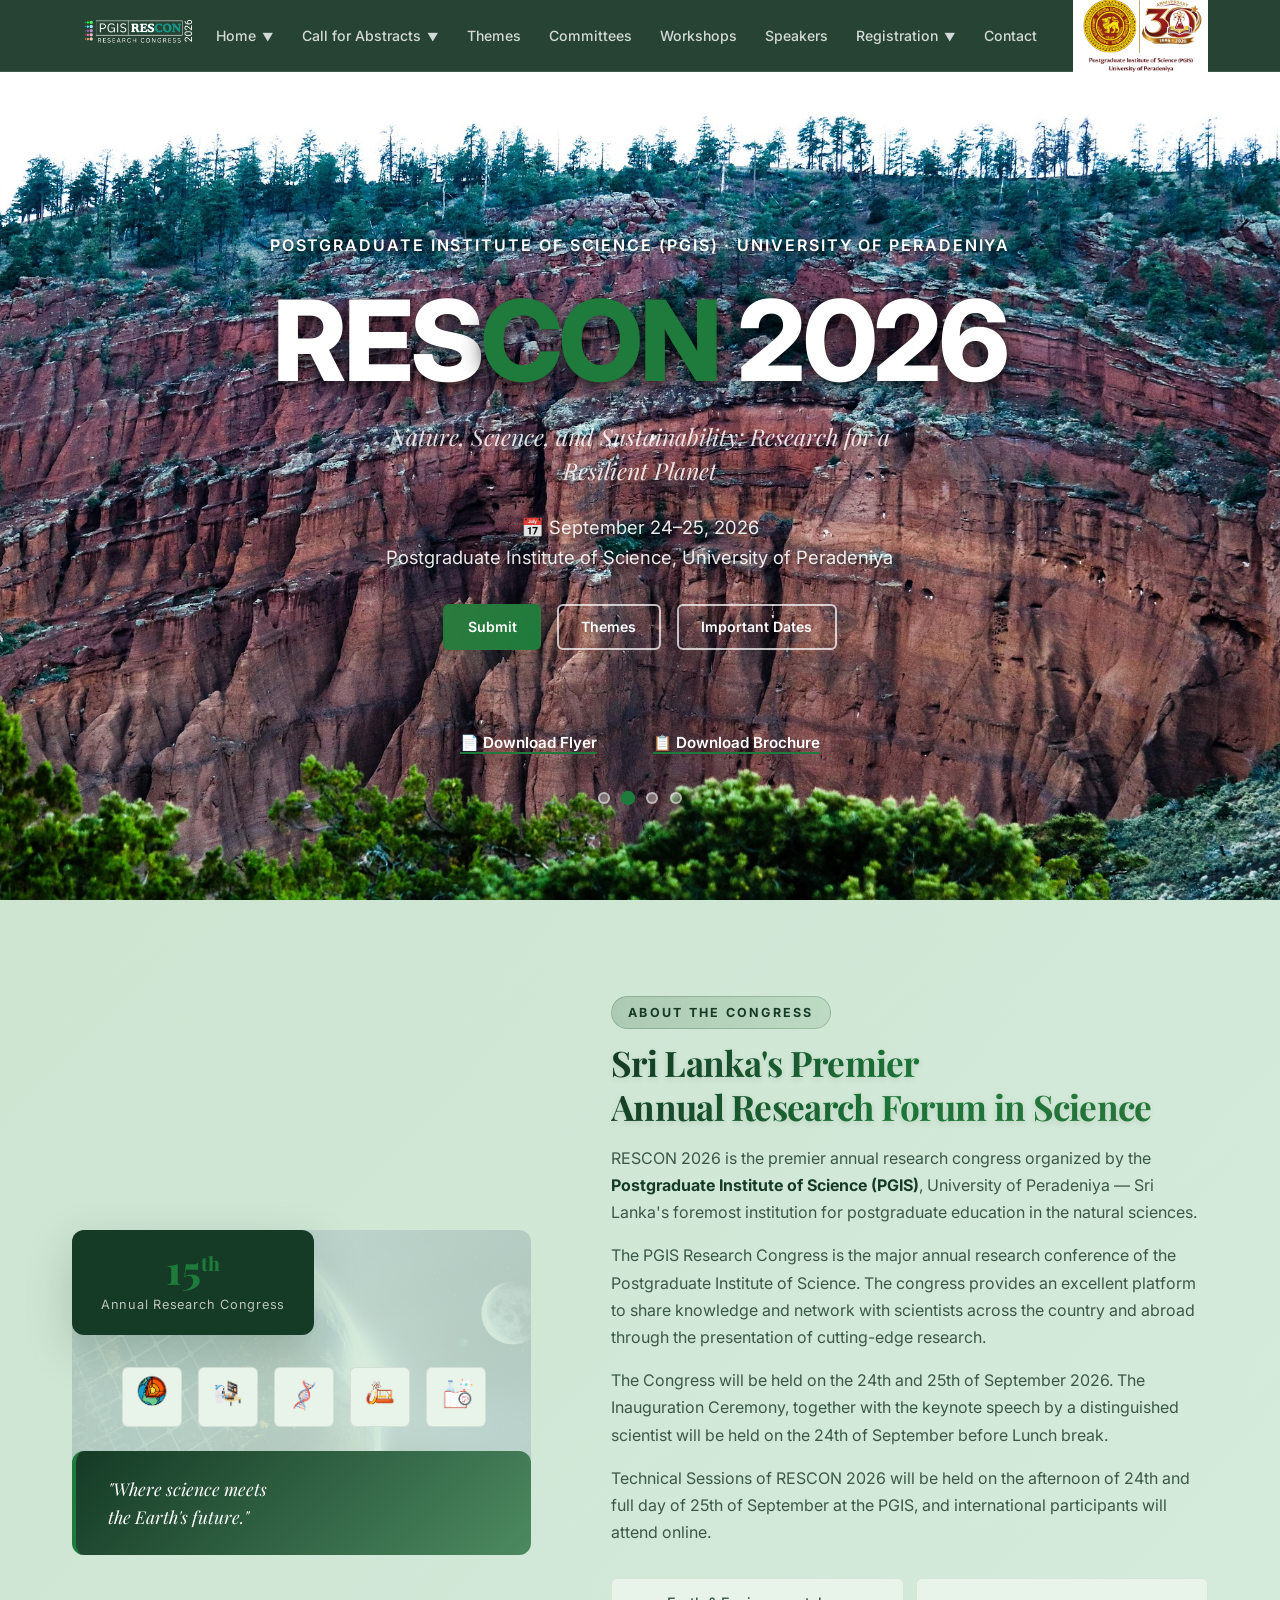
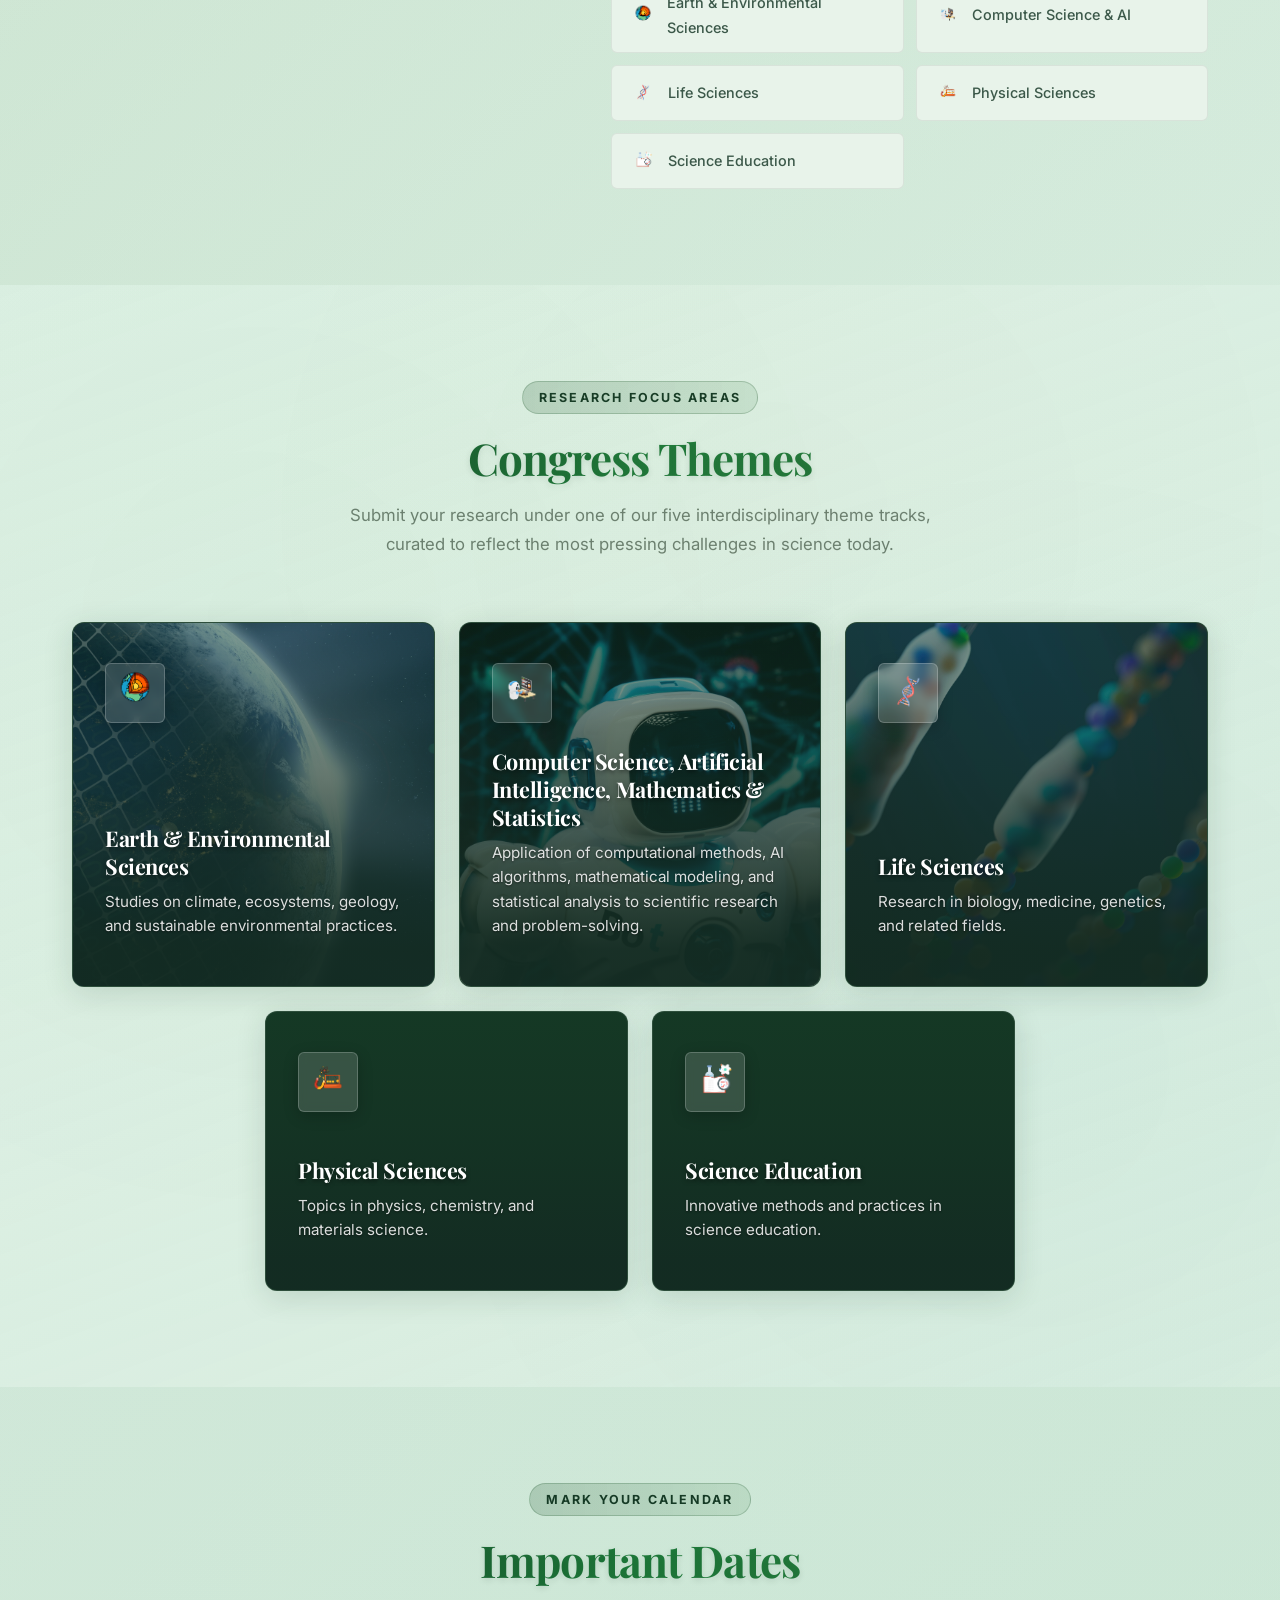
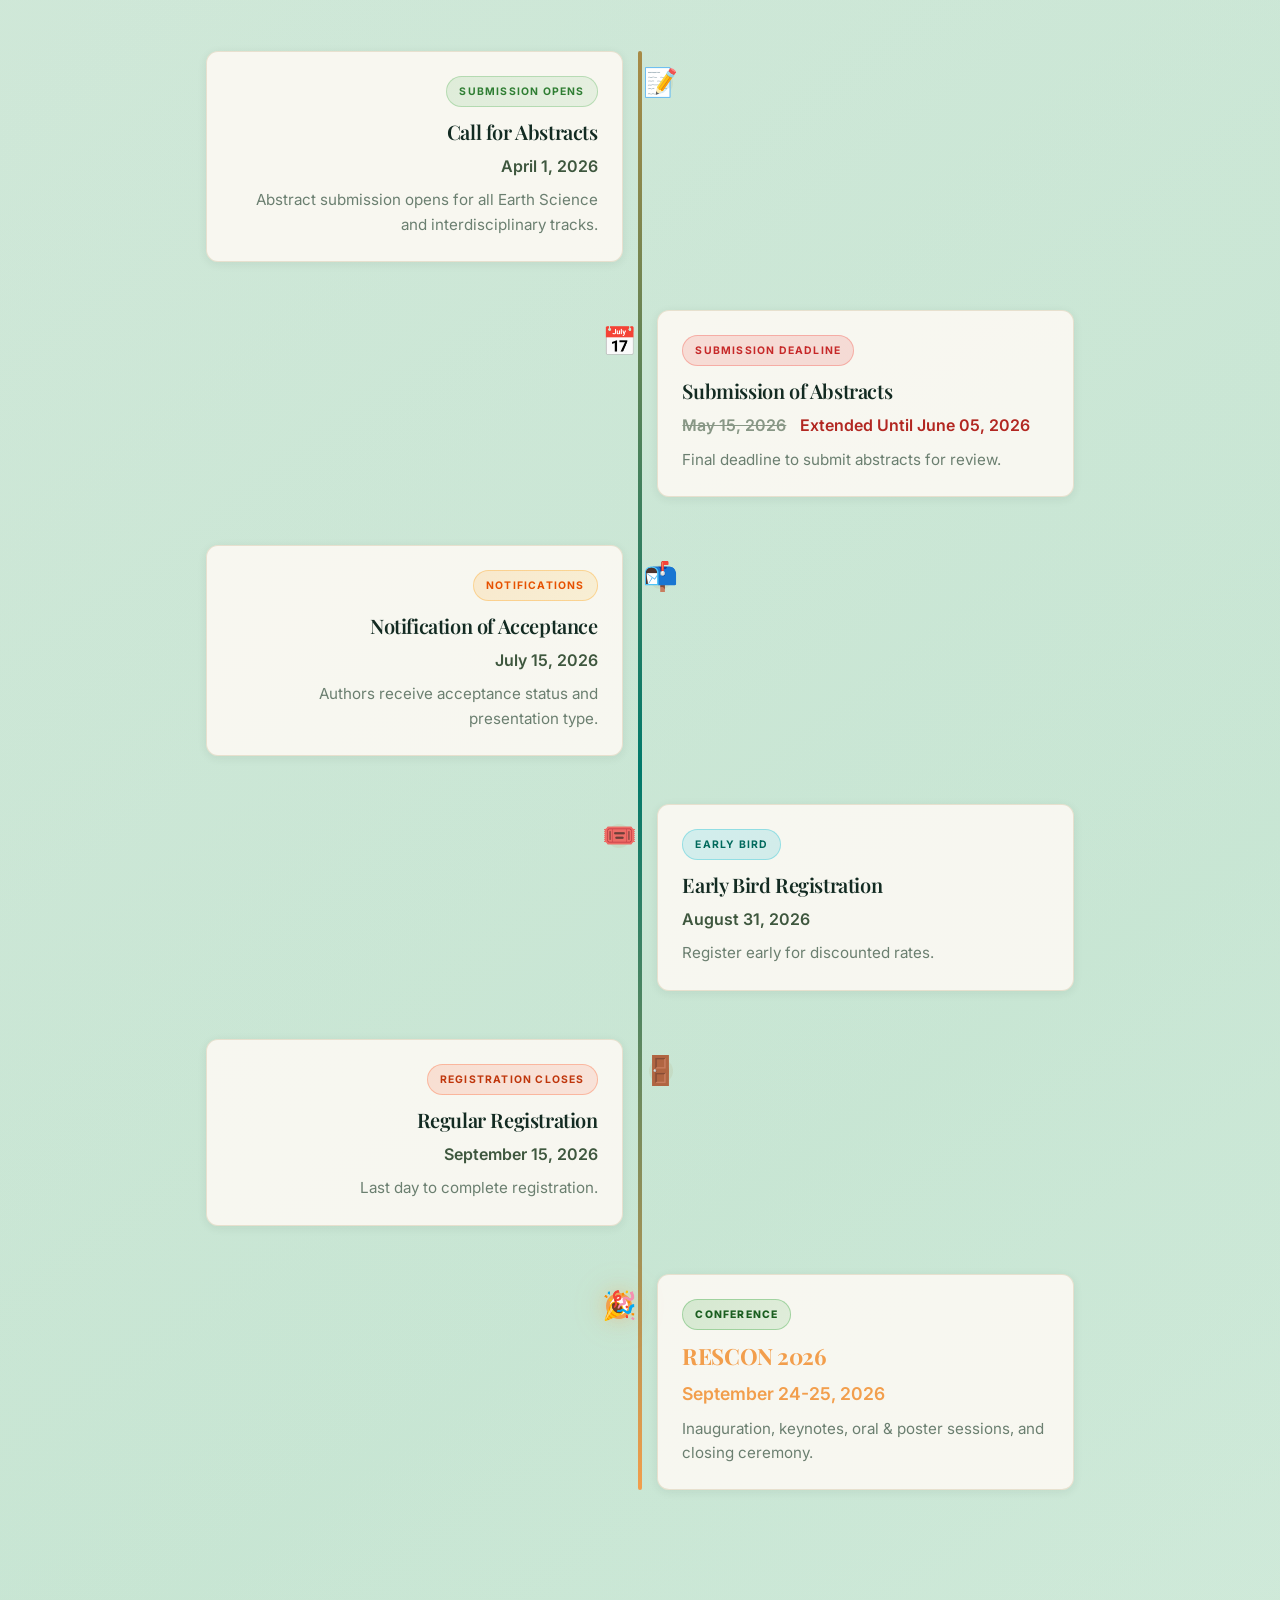
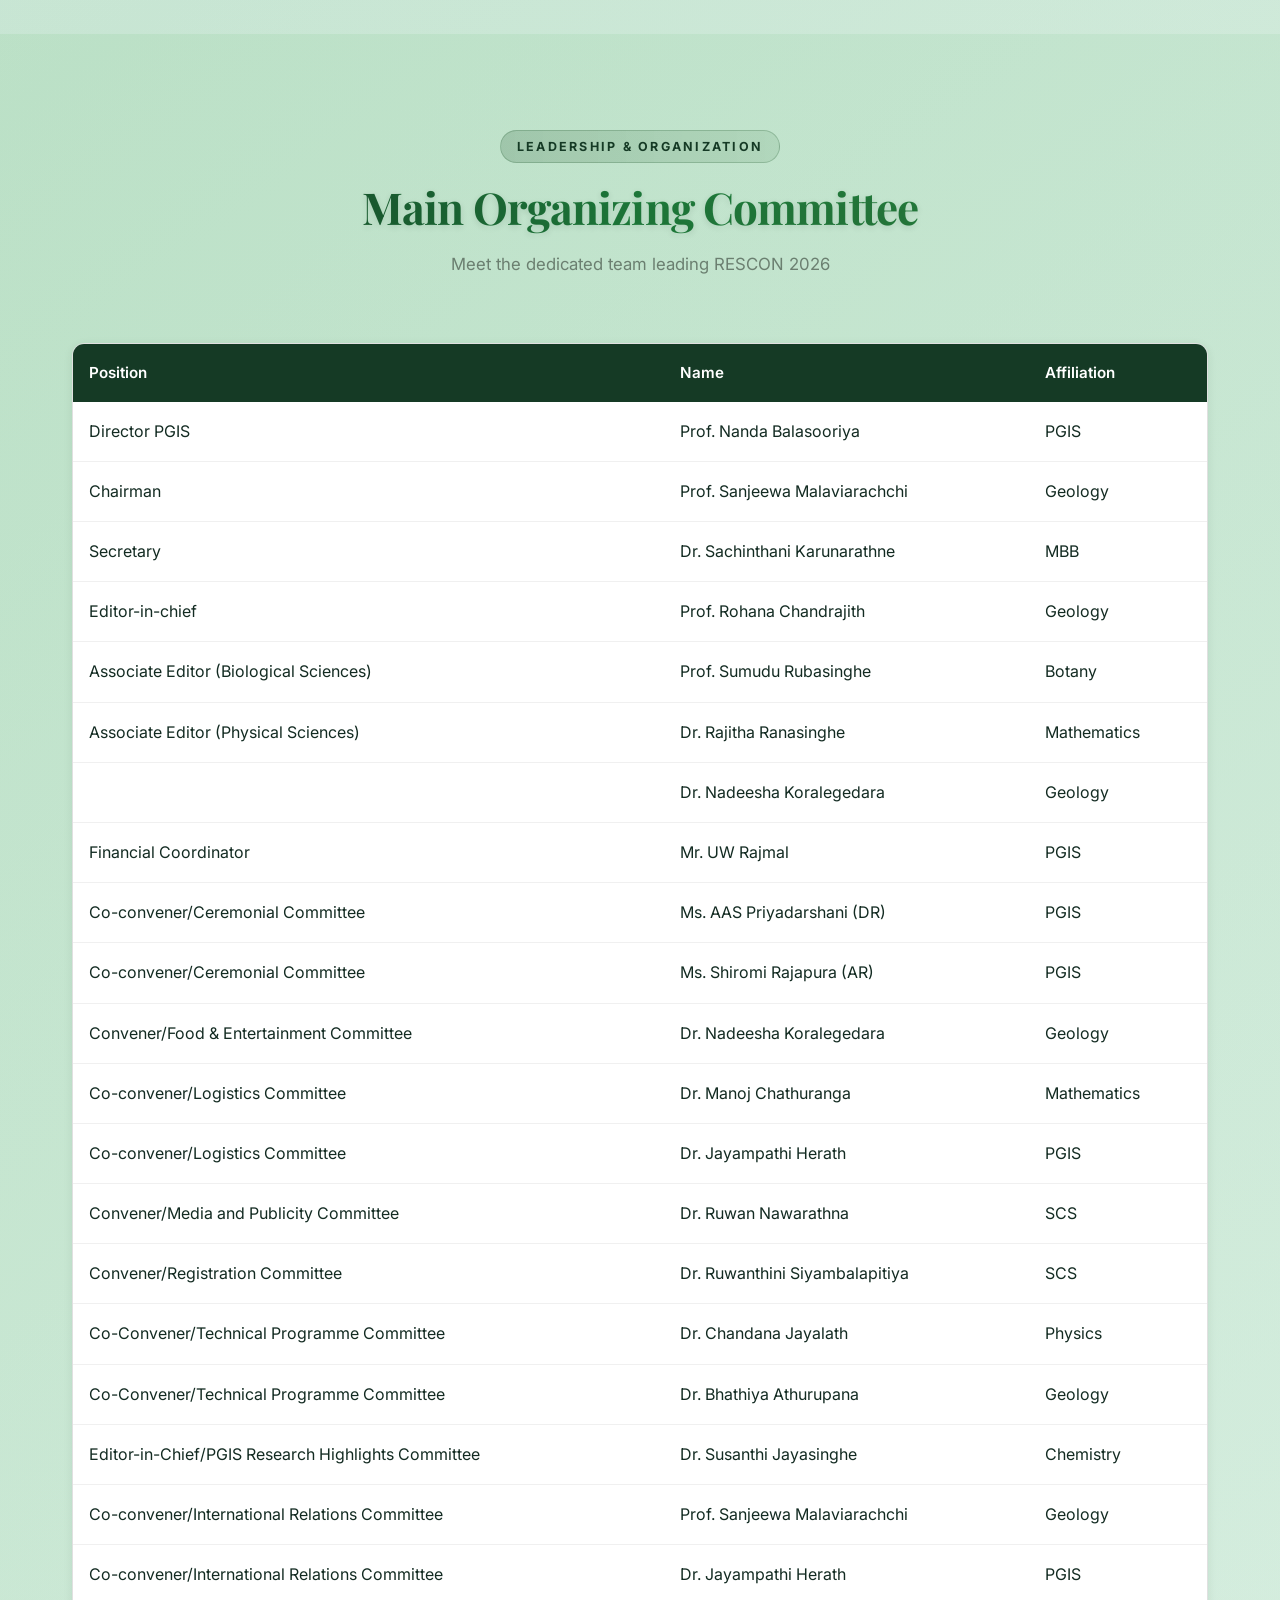
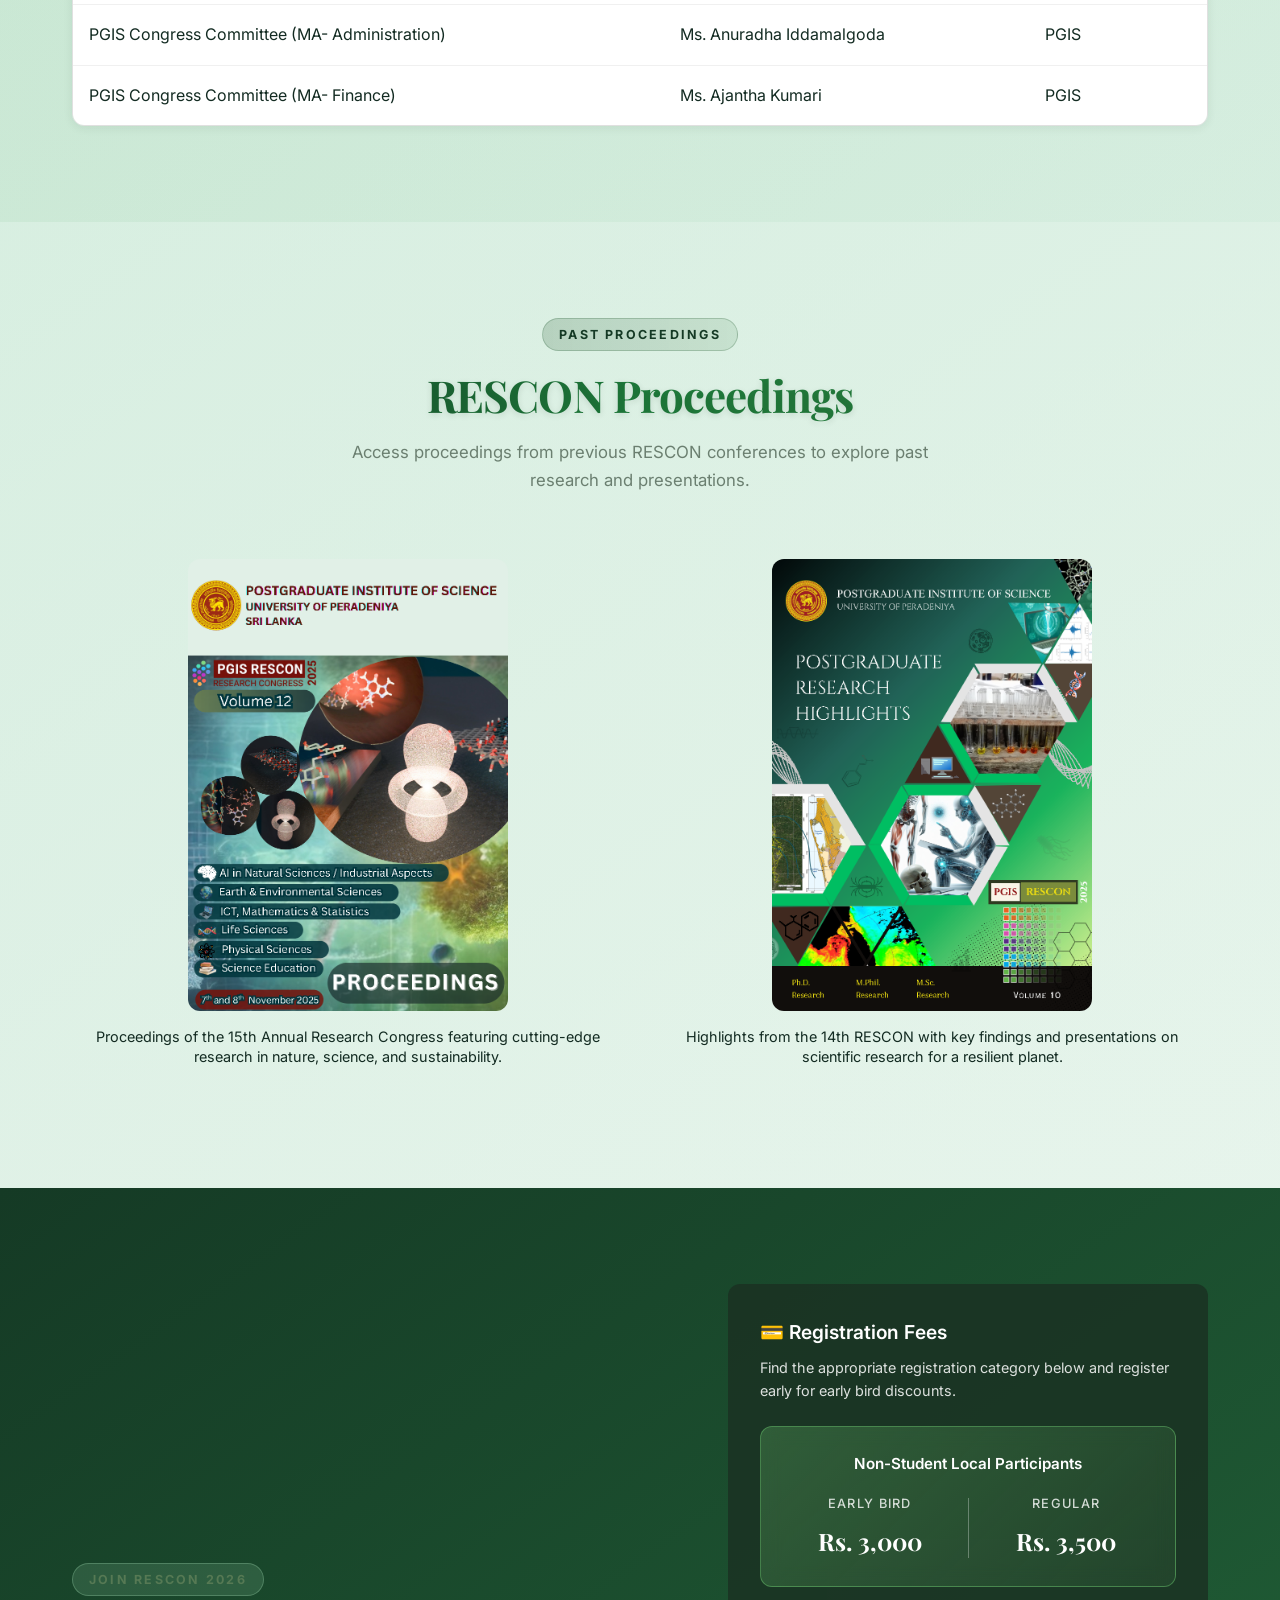
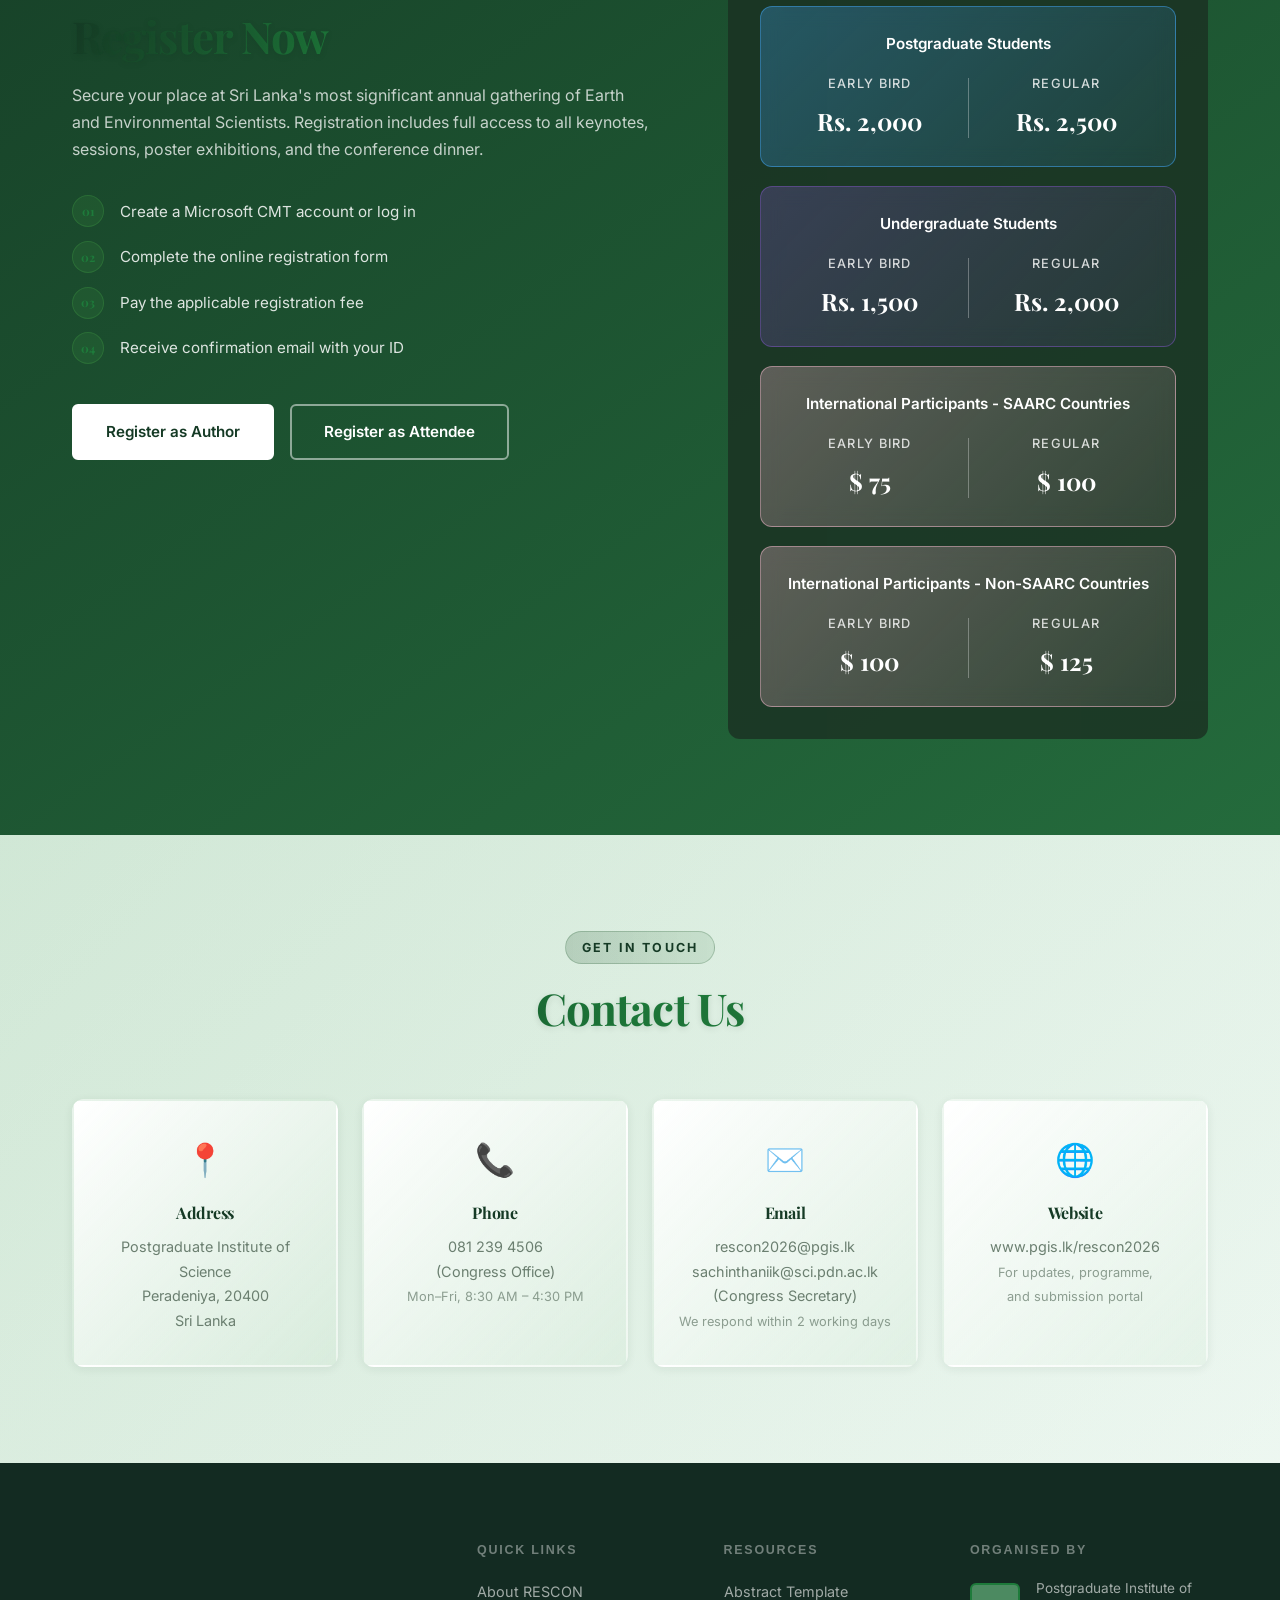
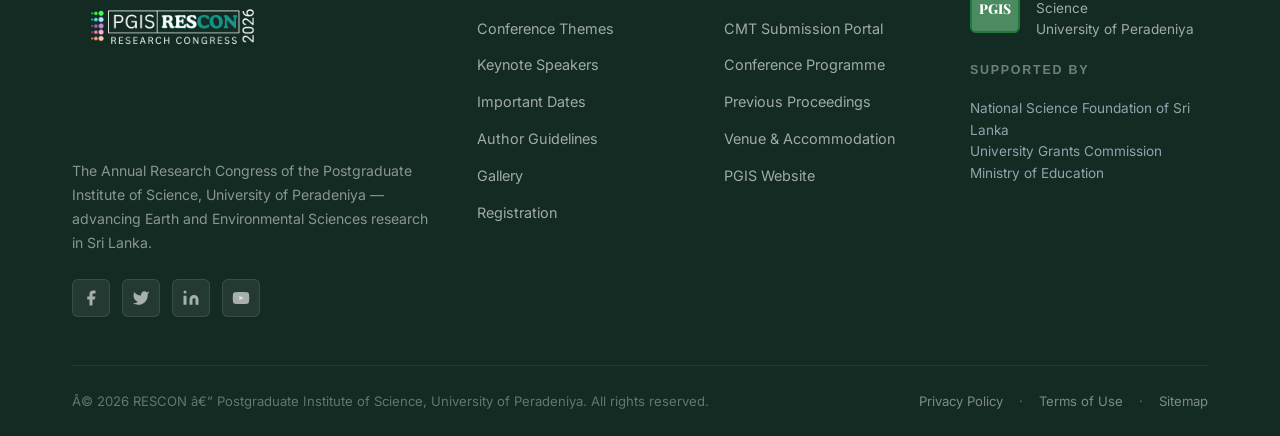
==== commit ac48fff1: "registration menu item added" ====
--- a/index.html
+++ b/index.html
@@ -37,7 +37,6 @@
             <li><a href="guidelines/index.html">Guidelines</a></li>
             <li><a href="docs/flyer.pdf" target="_blank" class="btn">📄 Download Flyer</a></li>
             <!-- <li><a href="docs/brochure.pdf" target="_blank" class="btn">📋 Download Brochure</a></li> -->
-
             <li><a href="https://cmt3.research.microsoft.com/RESCON2026">Submit</a></li>
           </ul>
         </li>
@@ -48,6 +47,16 @@
         <!-- <li><a href="#submit">Submit</a></li> -->
         <li><a href="./speakers/index.html">Speakers</a></li>
         <!-- <li><a href="gallery/index.html">Past Conferences</a></li> -->
+        <li class="dropdown">
+          <a href="#" class="dropdown-toggle" id="registrationBtn">
+            Registration
+            <span style="font-size: 0.8em; margin-left: 2px;">▼</span>
+          </a>
+          <ul class="dropdown-menu" id="registrationMenu">
+            <li><a href="./index.html#notification_acceptance">Registration Dates</a></li>
+            <li><a href="#online-registration">Online Registration Form</a></li>
+          </ul>
+        </li>
         <li><a href="#contact">Contact</a></li>
       </ul>
 
@@ -333,7 +342,7 @@
           </div>
         </div> -->
 
-        <div class="timeline-event event-upcoming">
+        <div id="notification_acceptance" class="timeline-event event-upcoming">
           <div class="event-marker">
             <span class="event-icon">📬</span>
             <div class="event-dot"></div>
@@ -349,21 +358,20 @@
         </div>
 
 
-
-        <div class="timeline-event event-upcoming">
-          <div class="event-marker">
-            <span class="event-icon">🎟️</span>
-            <div class="event-dot"></div>
-          </div>
-          <div class="event-content">
-            <span class="event-badge event-badge-earlybird">Early Bird</span>
-            <h3 class="event-title">Early Bird Registration</h3>
-            <p class="date-value">August 31, 2026</p>
-            <p class="event-description">
-              Register early for discounted rates.
-            </p>
-          </div>
-        </div>
+          <div id="early_bird_date" class="timeline-event event-upcoming">
+            <div class="event-marker">
+              <span class="event-icon">🎟️</span>
+              <div class="event-dot"></div>
+            </div>
+            <div class="event-content">
+              <span class="event-badge event-badge-earlybird">Early Bird</span>
+              <h3 class="event-title">Early Bird Registration</h3>
+              <p class="date-value">August 31, 2026</p>
+              <p class="event-description">
+                Register early for discounted rates.
+              </p>
+            </div>
+          </div>
 
         <div class="timeline-event event-upcoming">
           <div class="event-marker">
@@ -1099,6 +1107,34 @@
         homeMenu.classList.remove("show");
       });
     });
+
+    const registrationBtn = document.getElementById("registrationBtn");
+    const registrationMenu = document.getElementById("registrationMenu");
+
+    registrationBtn.addEventListener("click", function (e) {
+      e.preventDefault();
+      registrationMenu.classList.toggle("show");
+    });
+
+    // Close when a submenu link is clicked
+    const registrationLinks = registrationMenu.querySelectorAll("a");
+
+    registrationLinks.forEach(link => {
+      link.addEventListener("click", () => {
+        registrationMenu.classList.remove("show");
+      });
+    });
+
+    // Close when clicking outside
+    document.addEventListener("click", function (e) {
+      if (
+        !registrationBtn.contains(e.target) &&
+        !registrationMenu.contains(e.target)
+      ) {
+        registrationMenu.classList.remove("show");
+      }
+    });
+
   });
 </script>
 
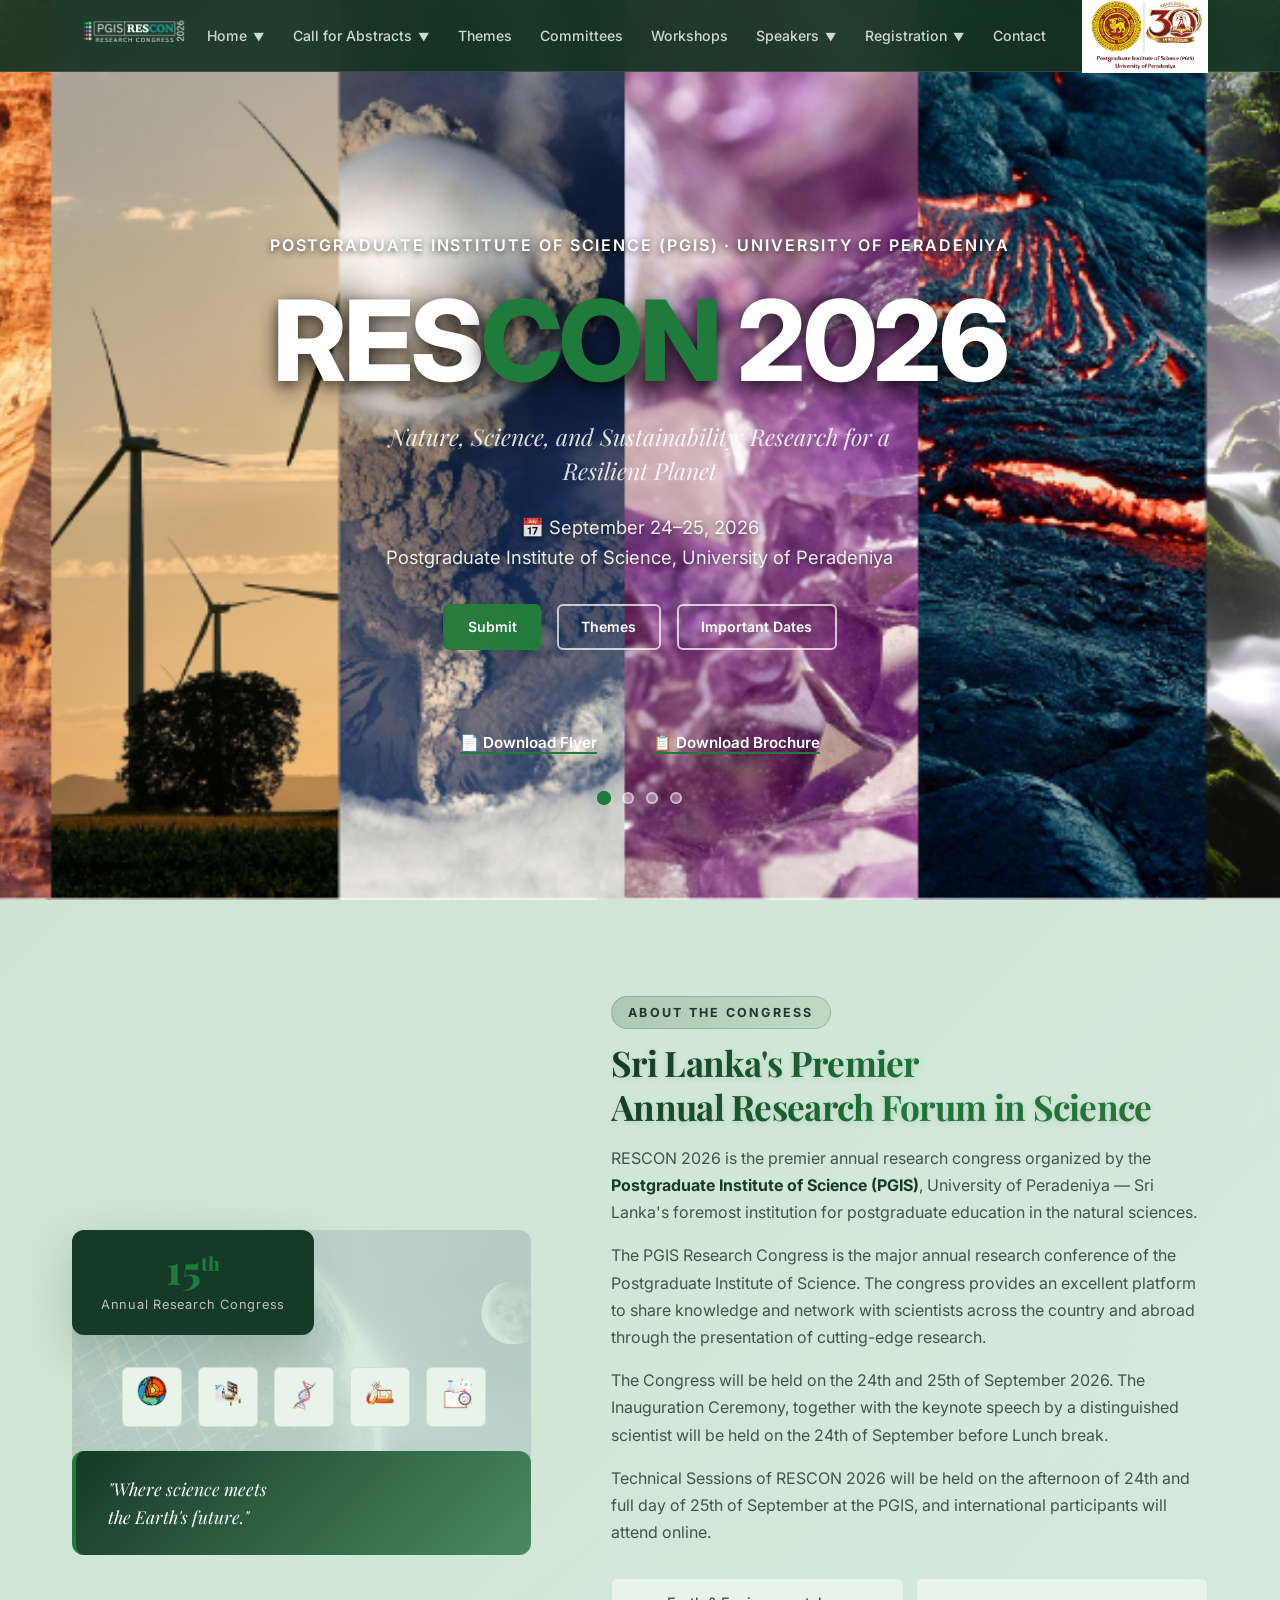
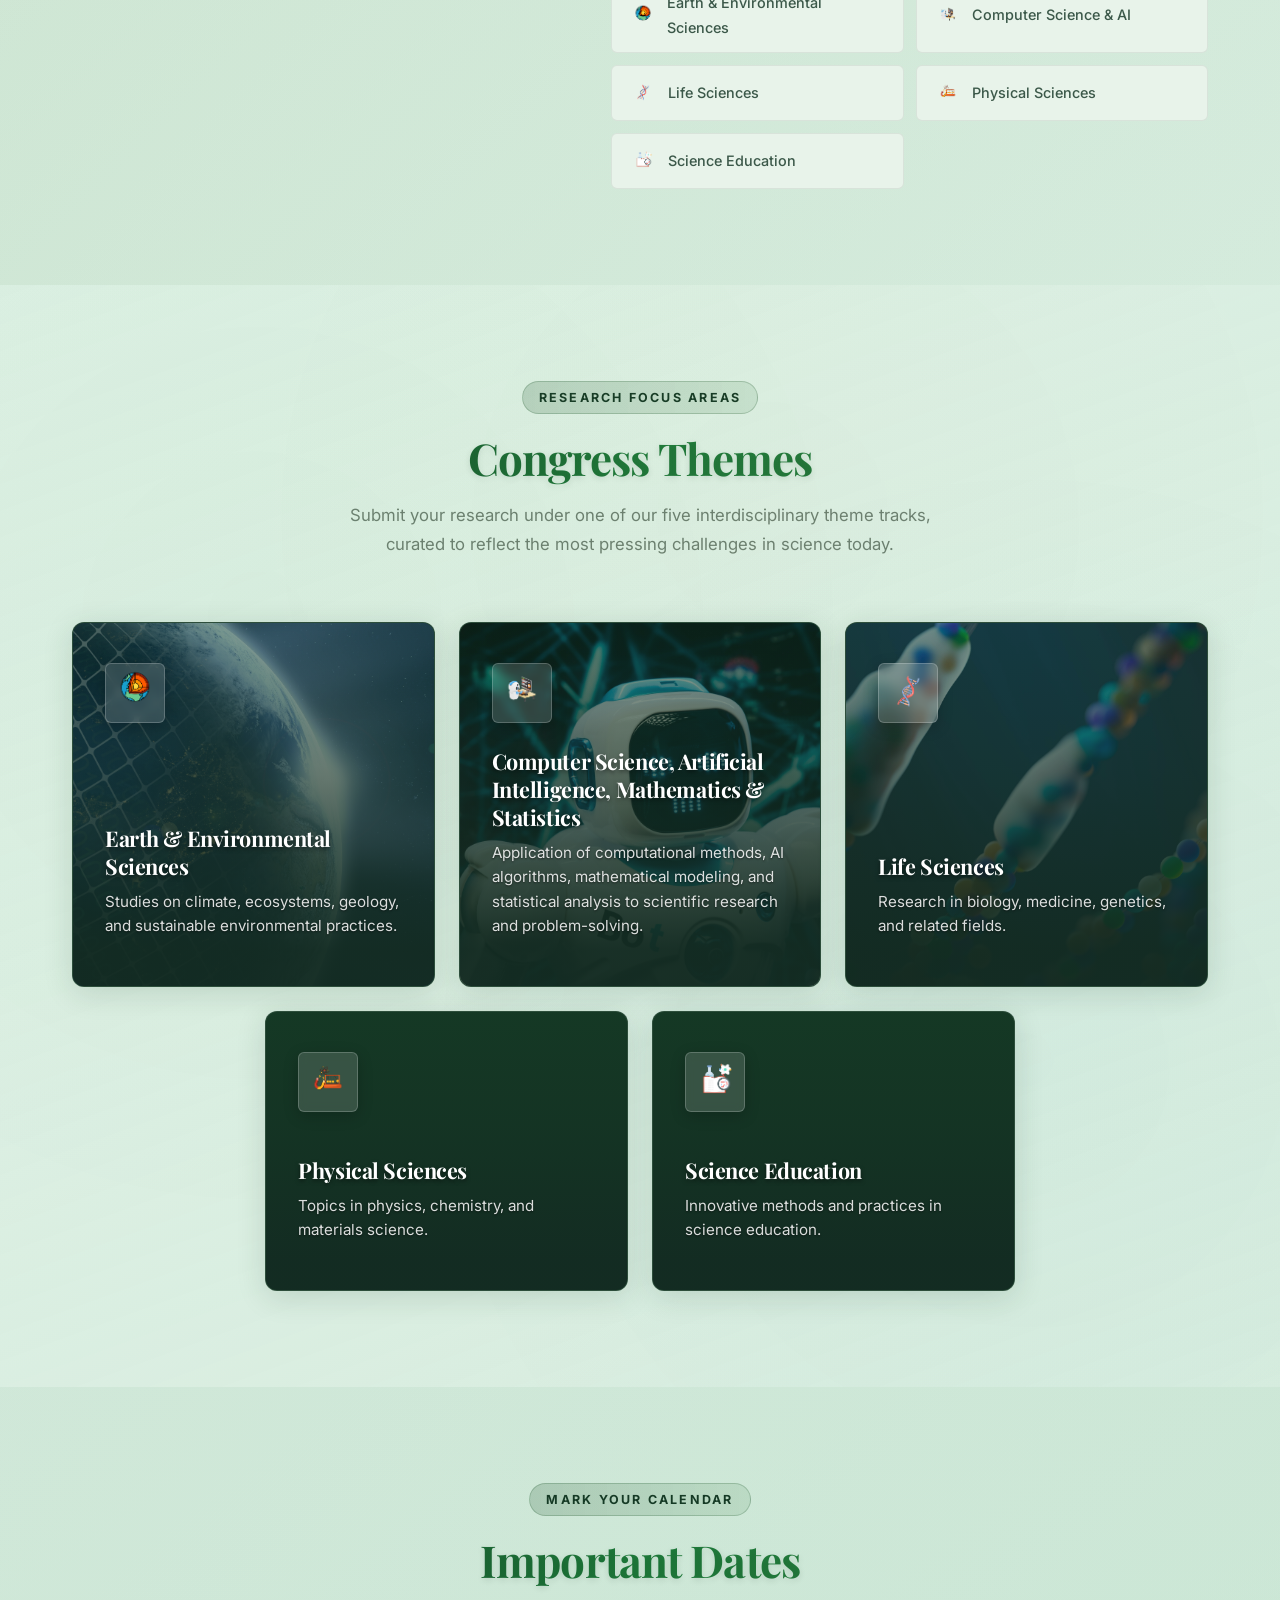
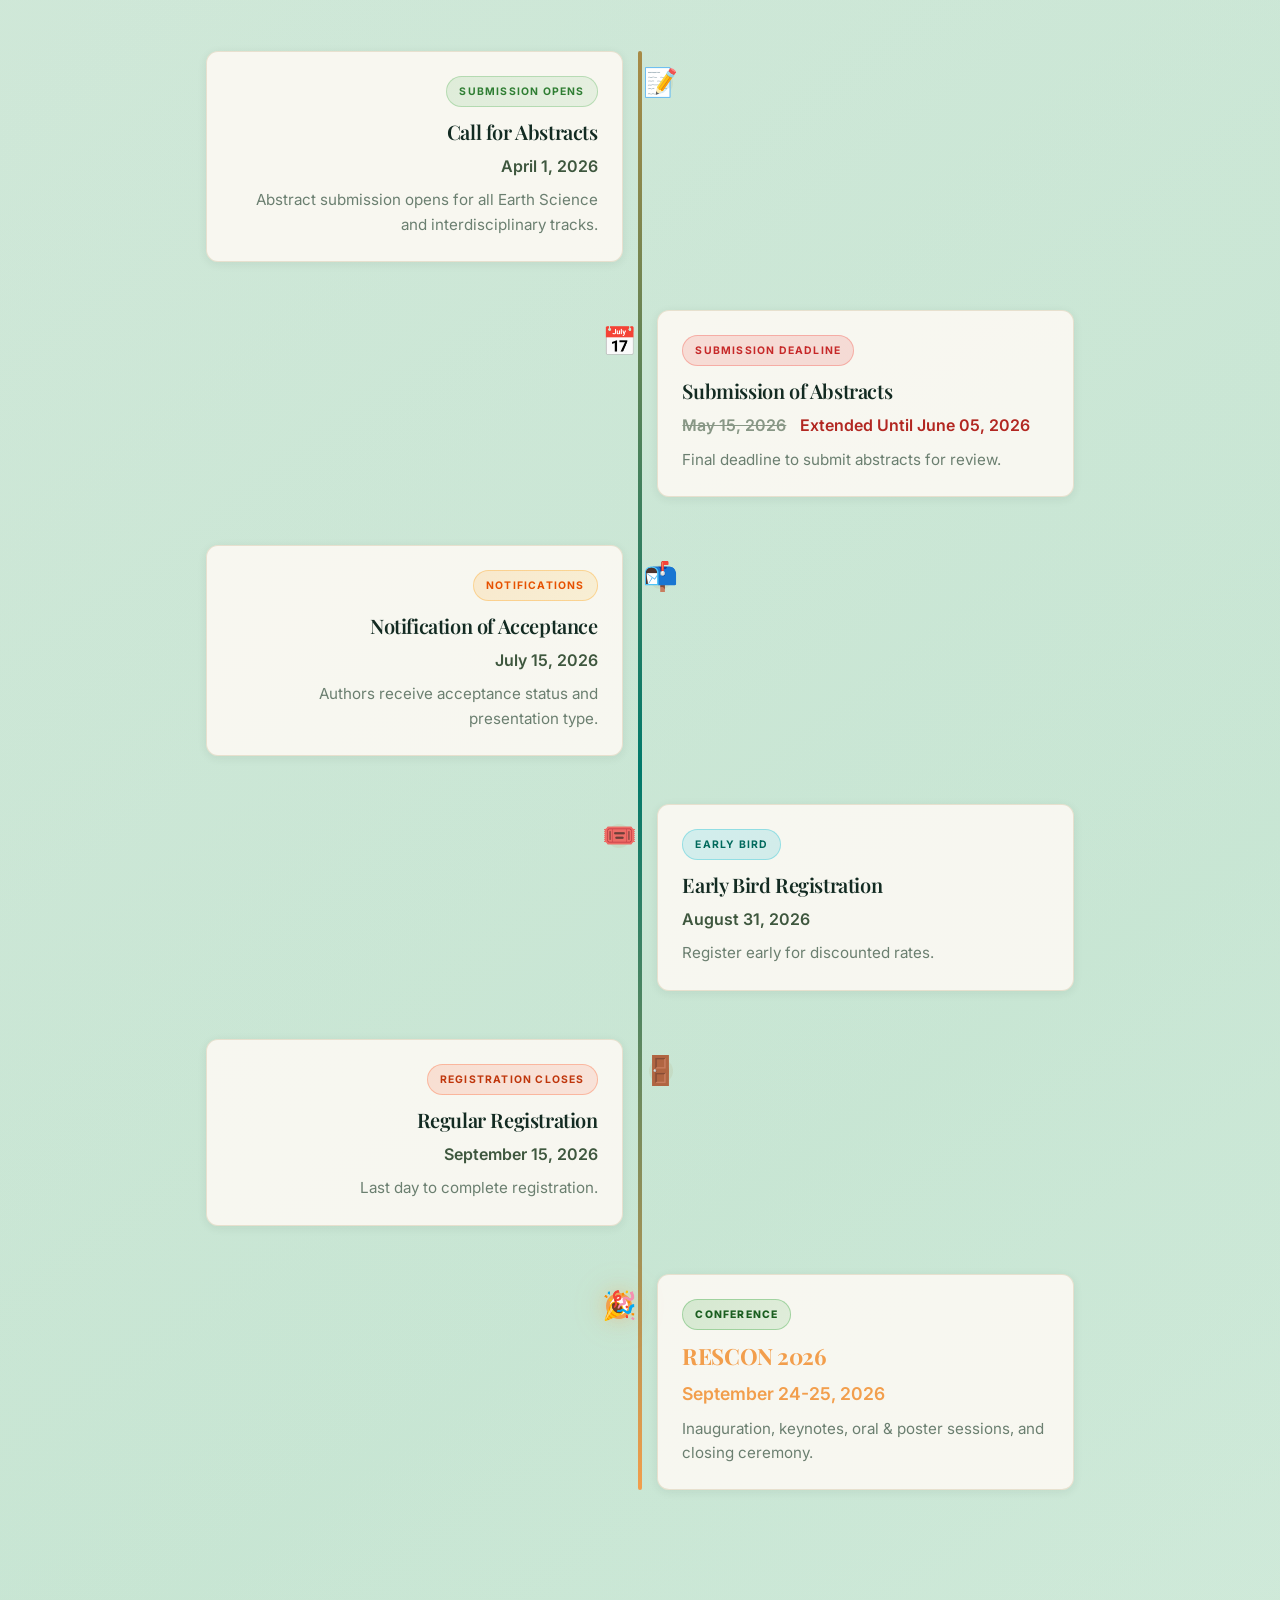
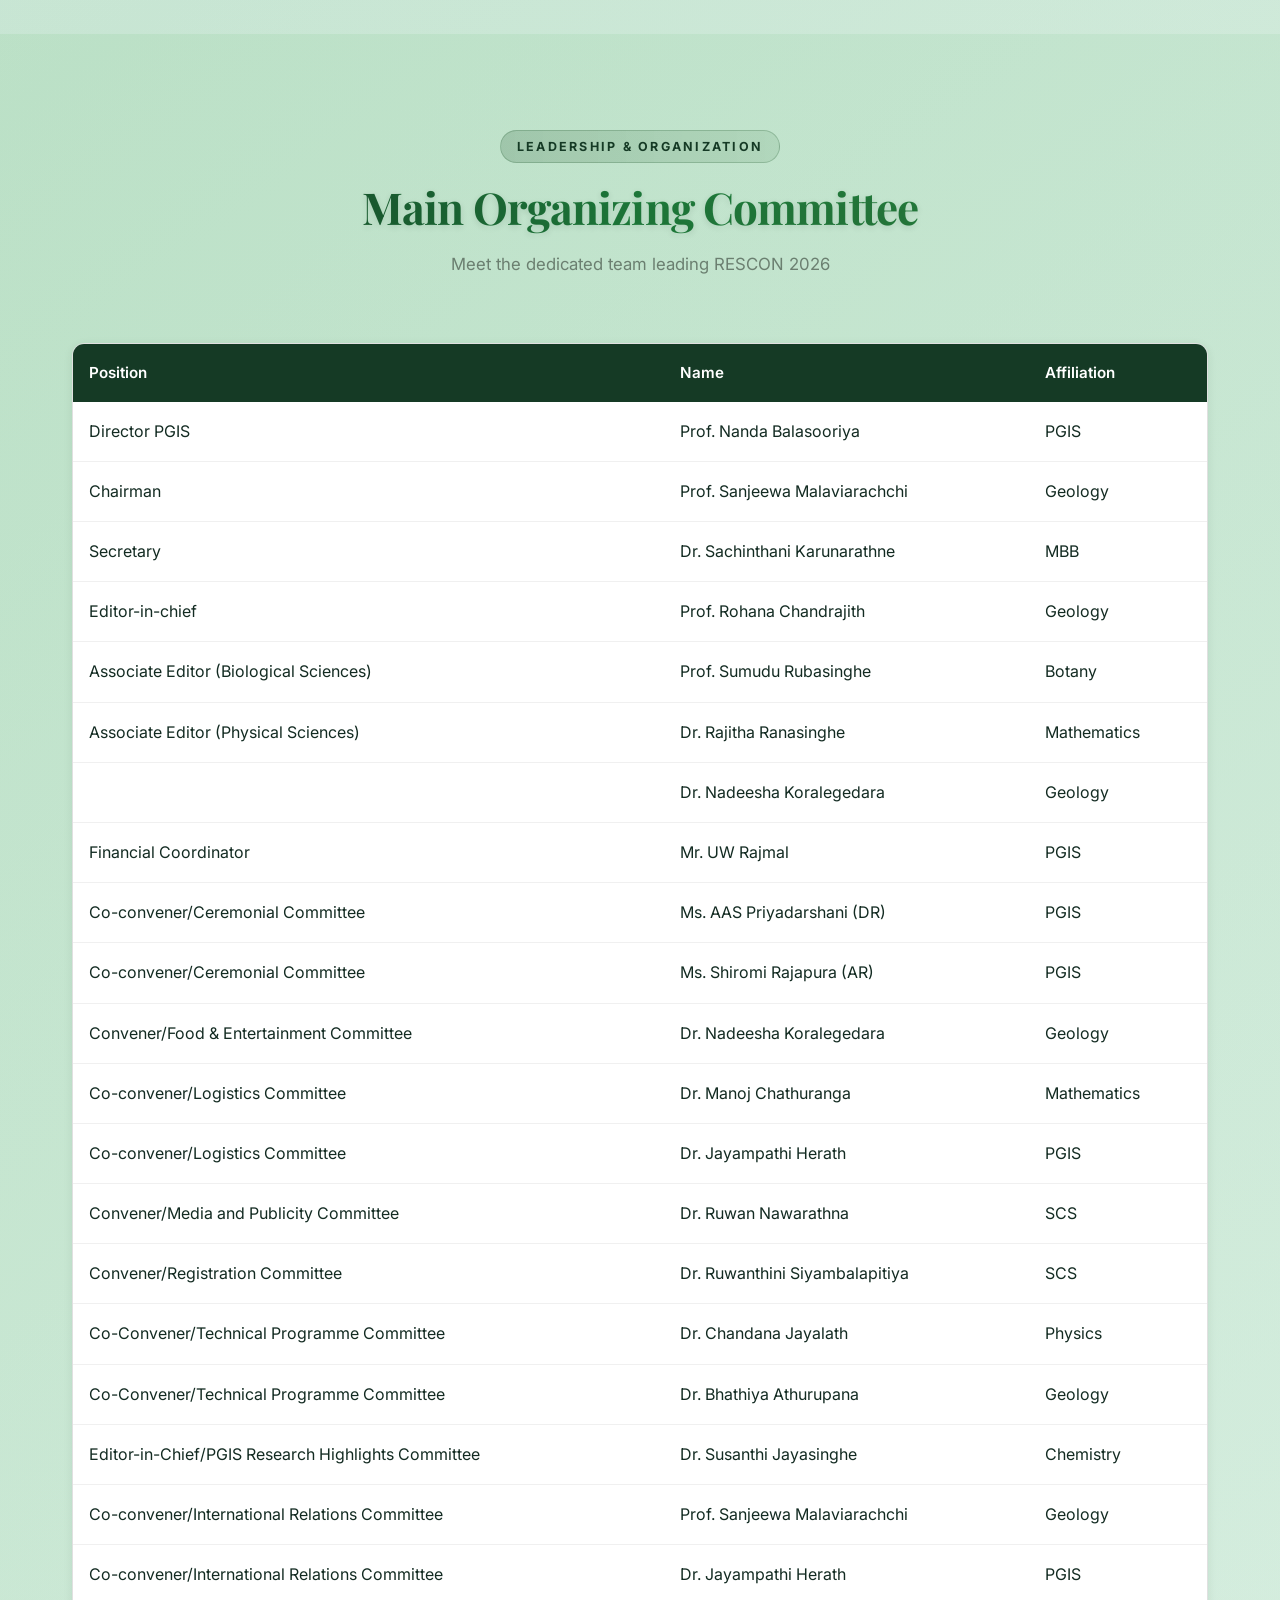
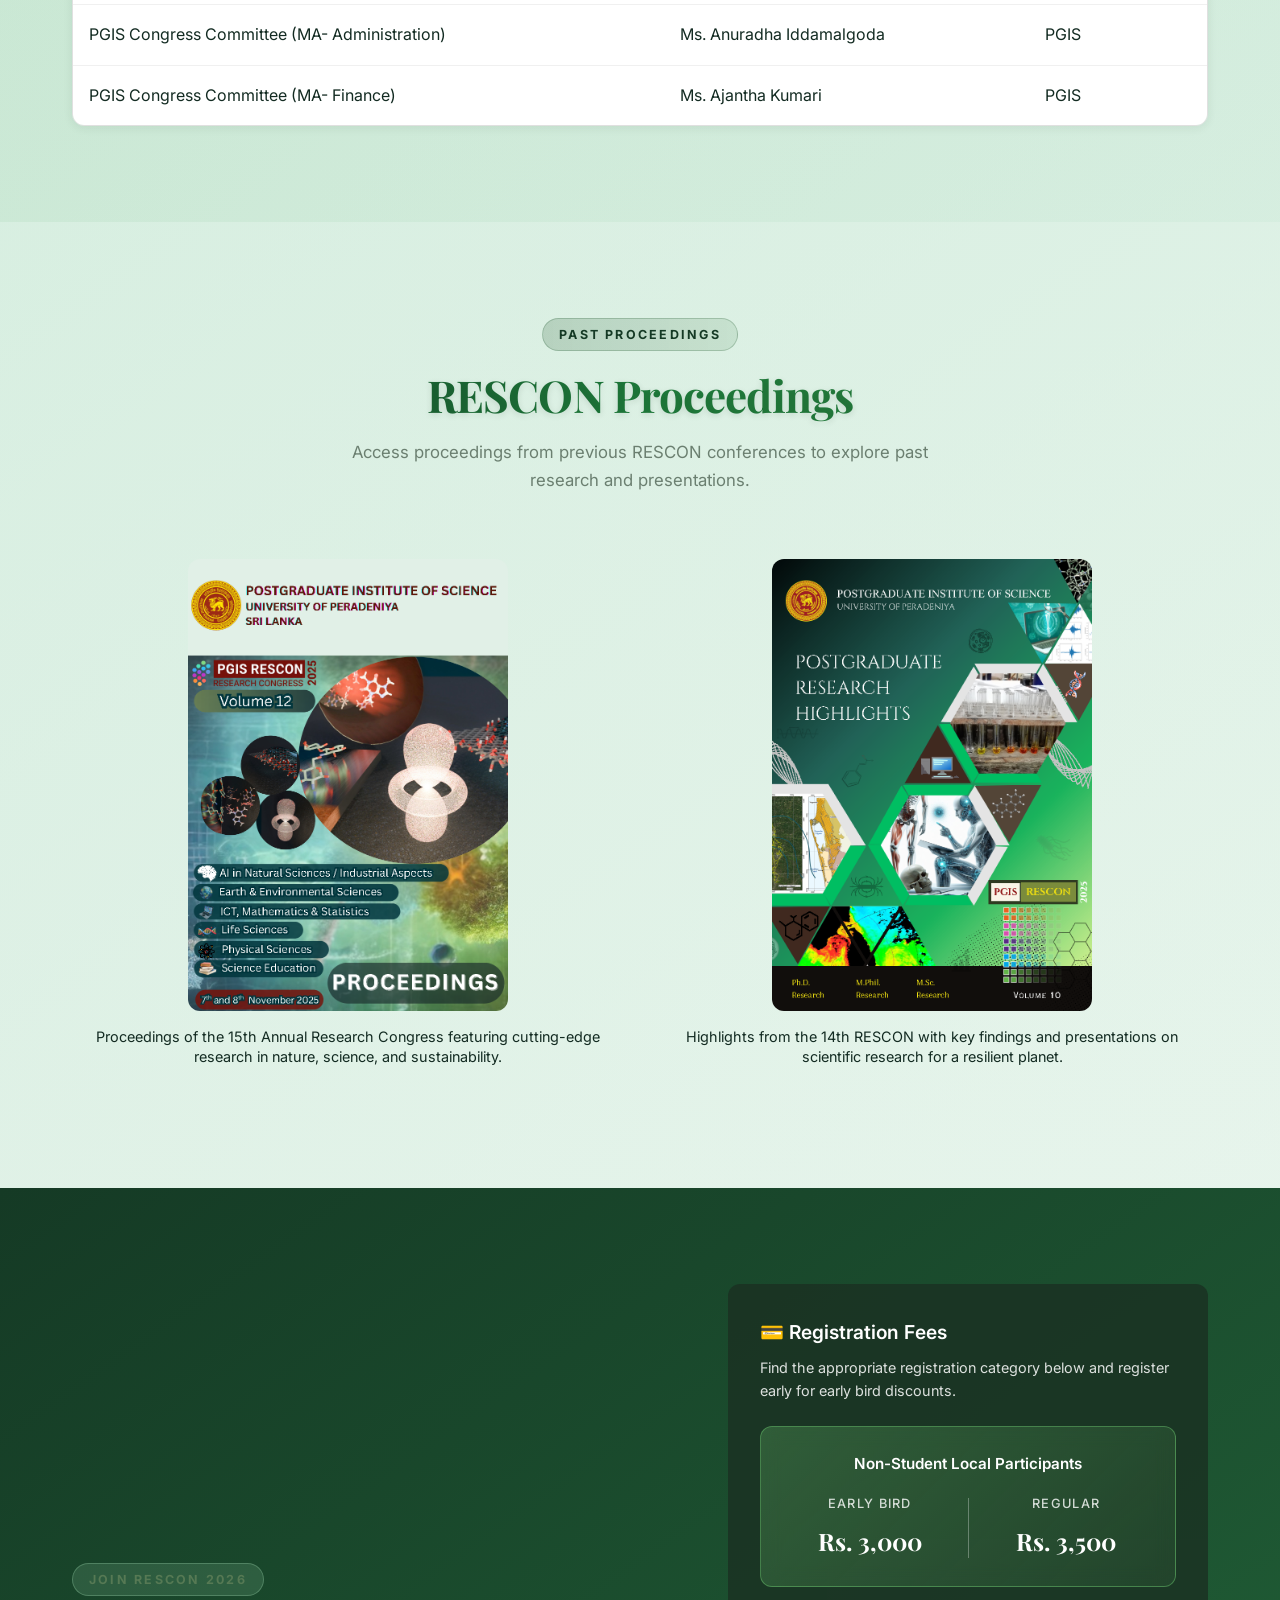
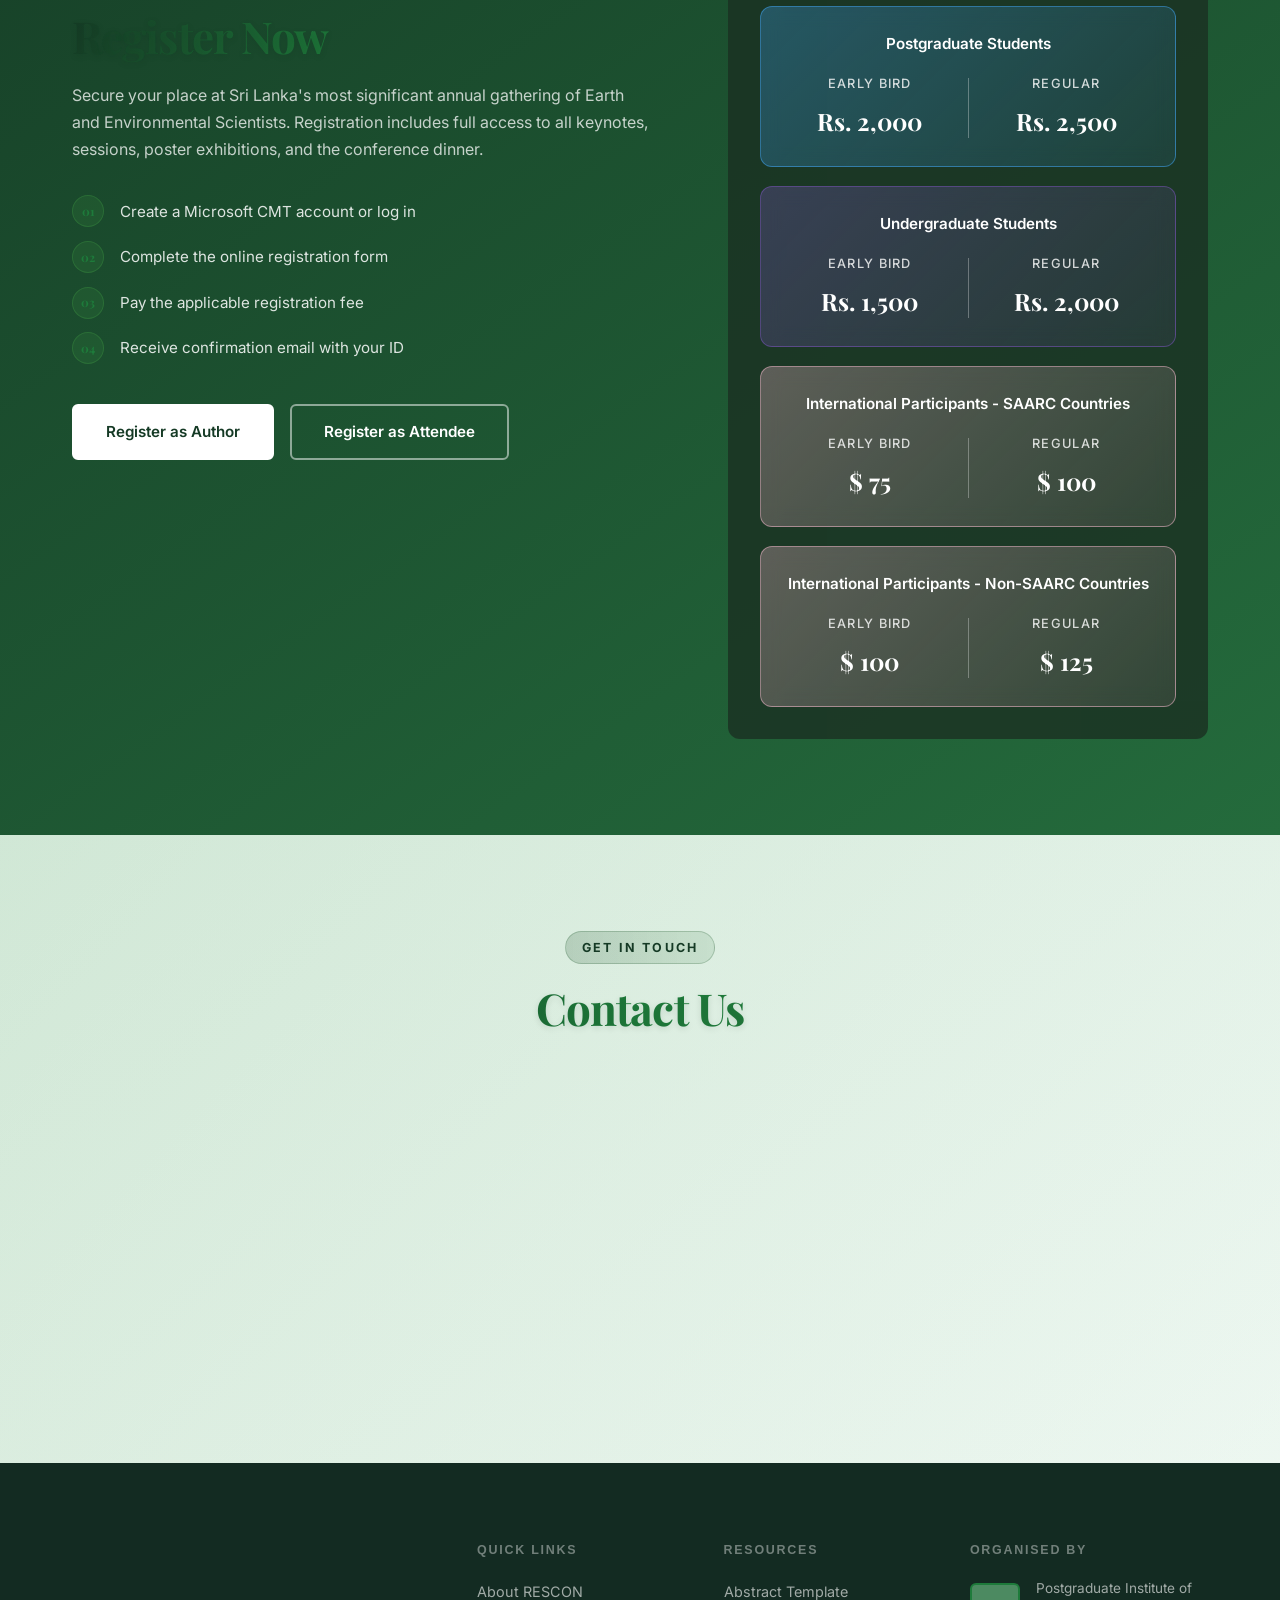
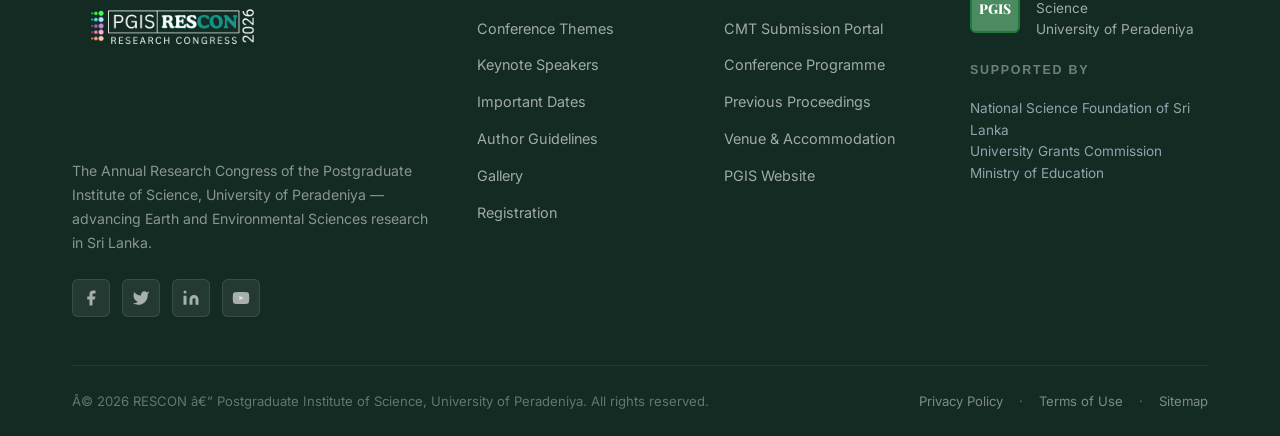
==== commit cdbd7ddf: "nav bar refacoring" ====
--- a/index.html
+++ b/index.html
@@ -14,60 +14,7 @@
 <body>
   <!-- ========== NAVIGATION ========== -->
   <input type="checkbox" id="nav-toggle" class="nav-toggle" />
-  <nav class="navbar">
-    <div class="nav-inner">
-      <a href="#home" class="nav-logo">
-        <img src="media/web/4.png" alt="RESCON logo" class="logo-img" />
-
-      </a>
-      <ul class="nav-links">
-        <li class="dropdown">
-          <a href="#" class="dropdown-toggle" id="homeBtn">Home <span
-              style="font-size: 0.8em; margin-left: 2px;">▼</span></a>
-          <ul class="dropdown-menu" id="homeMenu">
-            <li><a href="./index.html#home">Home</a></li>
-            <li><a href="./index.html#about">About</a></li>
-          </ul>
-        </li>
-        <li class="dropdown">
-          <a href="#" class="dropdown-toggle" id="callForPapersBtn">Call for Abstracts <span
-              style="font-size: 0.8em; margin-left: 2px;">▼</span></a>
-          <ul class="dropdown-menu" id="callForPapersMenu">
-            <li><a href="#submission">Important Dates</a></li>
-            <li><a href="guidelines/index.html">Guidelines</a></li>
-            <li><a href="docs/flyer.pdf" target="_blank" class="btn">📄 Download Flyer</a></li>
-            <!-- <li><a href="docs/brochure.pdf" target="_blank" class="btn">📋 Download Brochure</a></li> -->
-            <li><a href="https://cmt3.research.microsoft.com/RESCON2026">Submit</a></li>
-          </ul>
-        </li>
-        <li><a href="#themes">Themes</a></li>
-
-        <li><a href="#committee">Committees</a></li>
-        <li><a href="workshops/index.html">Workshops</a></li>
-        <!-- <li><a href="#submit">Submit</a></li> -->
-        <li><a href="./speakers/index.html">Speakers</a></li>
-        <!-- <li><a href="gallery/index.html">Past Conferences</a></li> -->
-        <li class="dropdown">
-          <a href="#" class="dropdown-toggle" id="registrationBtn">
-            Registration
-            <span style="font-size: 0.8em; margin-left: 2px;">▼</span>
-          </a>
-          <ul class="dropdown-menu" id="registrationMenu">
-            <li><a href="./index.html#notification_acceptance">Registration Dates</a></li>
-            <li><a href="#online-registration">Online Registration Form</a></li>
-          </ul>
-        </li>
-        <li><a href="#contact">Contact</a></li>
-      </ul>
-
-      <a href="https://www.pgis.lk/"><img src="images/web/PGIS Anniversary Logo.png" alt="PGIS Anniversary Logo"
-          class="pgis-logo" /></a>
-
-      <label for="nav-toggle" class="hamburger" aria-label="Toggle menu">
-        <span></span><span></span><span></span>
-      </label>
-    </div>
-  </nav>
+  <div id="navbar"></div>
   <label for="nav-toggle" class="nav-overlay"></label>
 
   <!-- ========== HERO ========== -->
@@ -358,20 +305,20 @@
         </div>
 
 
-          <div id="early_bird_date" class="timeline-event event-upcoming">
-            <div class="event-marker">
-              <span class="event-icon">🎟️</span>
-              <div class="event-dot"></div>
-            </div>
-            <div class="event-content">
-              <span class="event-badge event-badge-earlybird">Early Bird</span>
-              <h3 class="event-title">Early Bird Registration</h3>
-              <p class="date-value">August 31, 2026</p>
-              <p class="event-description">
-                Register early for discounted rates.
-              </p>
-            </div>
-          </div>
+        <div id="early_bird_date" class="timeline-event event-upcoming">
+          <div class="event-marker">
+            <span class="event-icon">🎟️</span>
+            <div class="event-dot"></div>
+          </div>
+          <div class="event-content">
+            <span class="event-badge event-badge-earlybird">Early Bird</span>
+            <h3 class="event-title">Early Bird Registration</h3>
+            <p class="date-value">August 31, 2026</p>
+            <p class="event-description">
+              Register early for discounted rates.
+            </p>
+          </div>
+        </div>
 
         <div class="timeline-event event-upcoming">
           <div class="event-marker">
@@ -1060,82 +1007,17 @@
         document.body.style.overflow = "";
       });
     }
-
-    /* Dropdown Toggle Logic */
-    const callForPapersBtn = document.getElementById("callForPapersBtn");
-    const callForPapersMenu = document.getElementById("callForPapersMenu");
-
-    if (callForPapersBtn && callForPapersMenu) {
-      callForPapersBtn.addEventListener("click", (e) => {
-        e.preventDefault();
-        e.stopPropagation();
-        callForPapersMenu.classList.toggle("show");
-      });
-
-      document.addEventListener("click", (e) => {
-        if (!e.target.closest('.dropdown')) {
-          callForPapersMenu.classList.remove("show");
-        }
-      });
-
-      // Close dropdown when a submenu link is clicked
-      const subLinks = callForPapersMenu.querySelectorAll('a');
-      subLinks.forEach(link => {
-        link.addEventListener('click', () => {
-          callForPapersMenu.classList.remove("show");
-        });
-      });
-    }
-    const homeBtn = document.getElementById("homeBtn");
-    const homeMenu = document.getElementById("homeMenu");
-
-    homeBtn.addEventListener("click", function (e) {
-      e.preventDefault();
-      homeMenu.classList.toggle("show");
-    });
-
-    document.addEventListener("click", (e) => {
-      if (!e.target.closest('.dropdown')) {
-        homeMenu.classList.remove("show");
-      }
-    });
-
-    // Close dropdown when a submenu link is clicked
-    const subLinks = homeMenu.querySelectorAll('a');
-    subLinks.forEach(link => {
-      link.addEventListener('click', () => {
-        homeMenu.classList.remove("show");
-      });
-    });
-
-    const registrationBtn = document.getElementById("registrationBtn");
-    const registrationMenu = document.getElementById("registrationMenu");
-
-    registrationBtn.addEventListener("click", function (e) {
-      e.preventDefault();
-      registrationMenu.classList.toggle("show");
-    });
-
-    // Close when a submenu link is clicked
-    const registrationLinks = registrationMenu.querySelectorAll("a");
-
-    registrationLinks.forEach(link => {
-      link.addEventListener("click", () => {
-        registrationMenu.classList.remove("show");
-      });
-    });
-
-    // Close when clicking outside
-    document.addEventListener("click", function (e) {
-      if (
-        !registrationBtn.contains(e.target) &&
-        !registrationMenu.contains(e.target)
-      ) {
-        registrationMenu.classList.remove("show");
-      }
-    });
-
   });
+
+  fetch("components/navbar.html")
+    .then(response => response.text())
+    .then(data => {
+      document.getElementById("navbar").innerHTML = data;
+
+      const script = document.createElement("script");
+      script.src = "/components/navbar.js";
+      document.body.appendChild(script);
+    }).catch(error => console.error("Navbar loading error:", error));
 </script>
 
 </html>
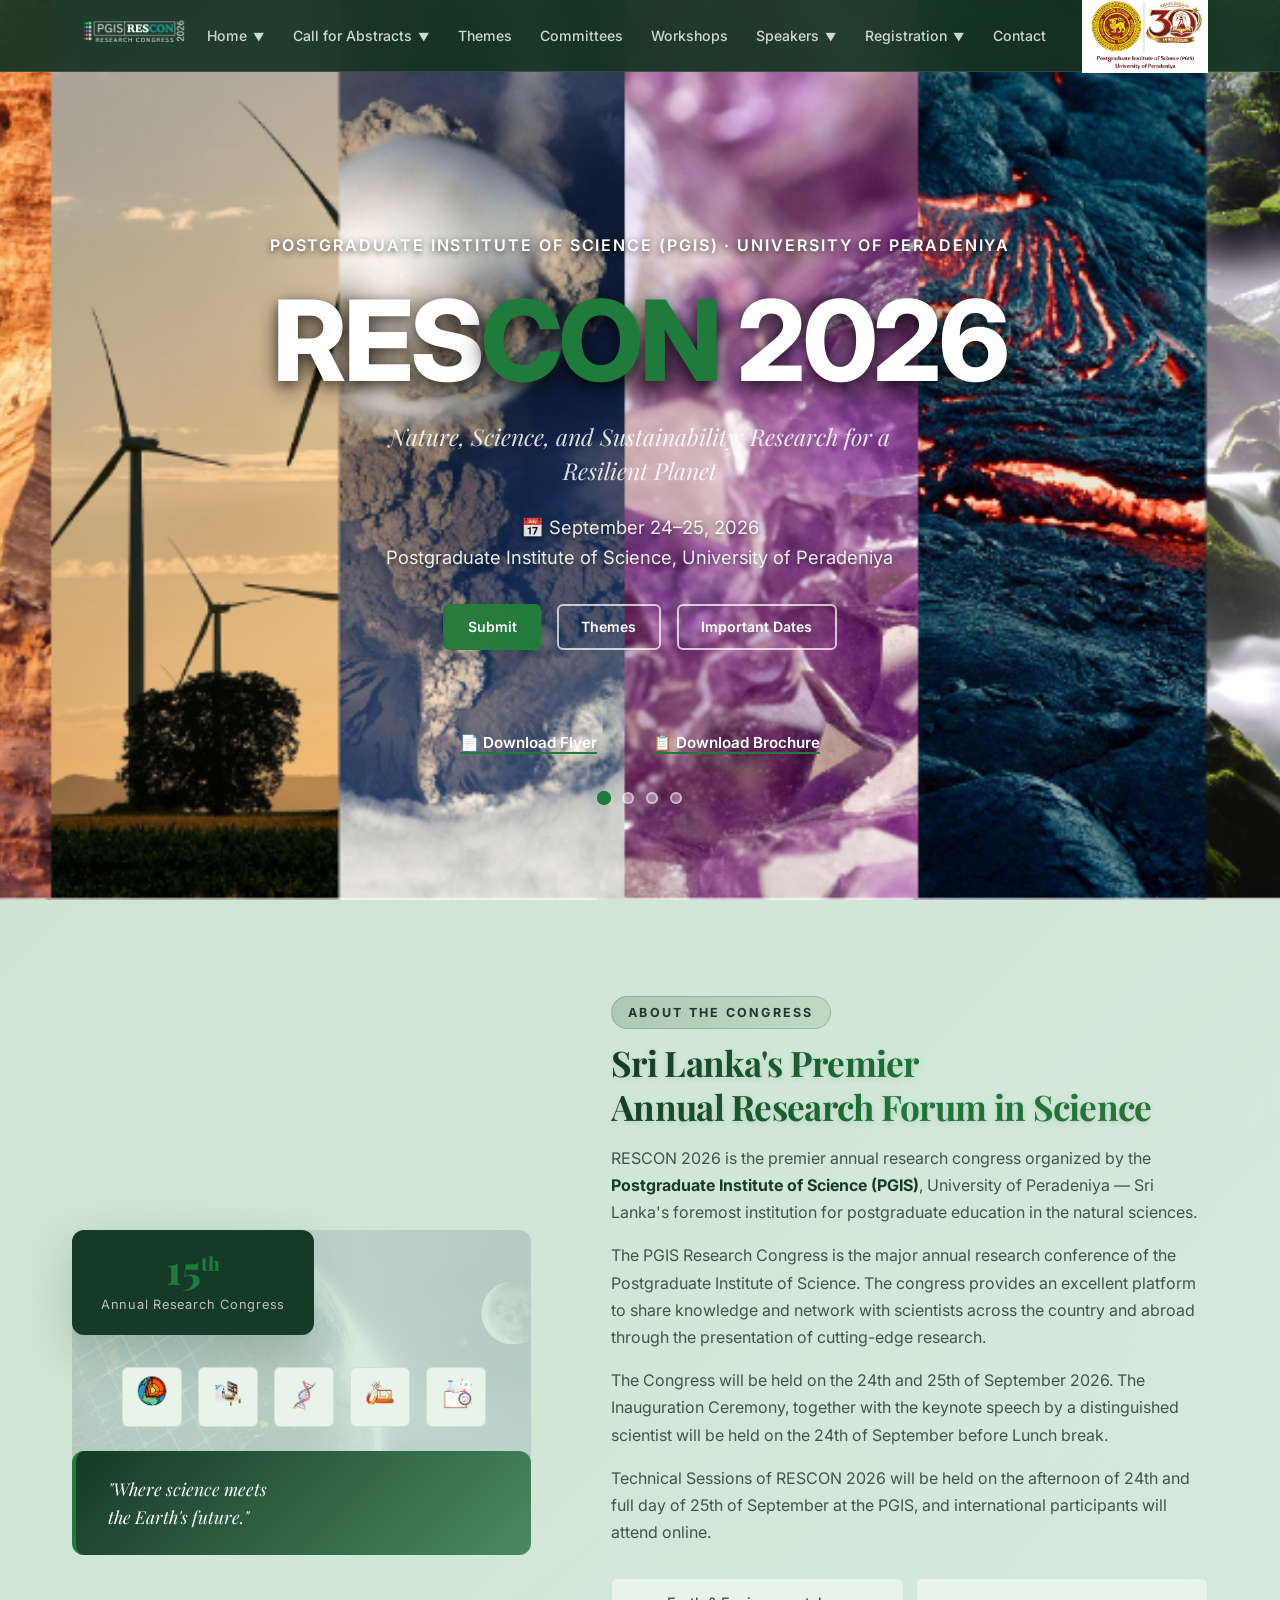
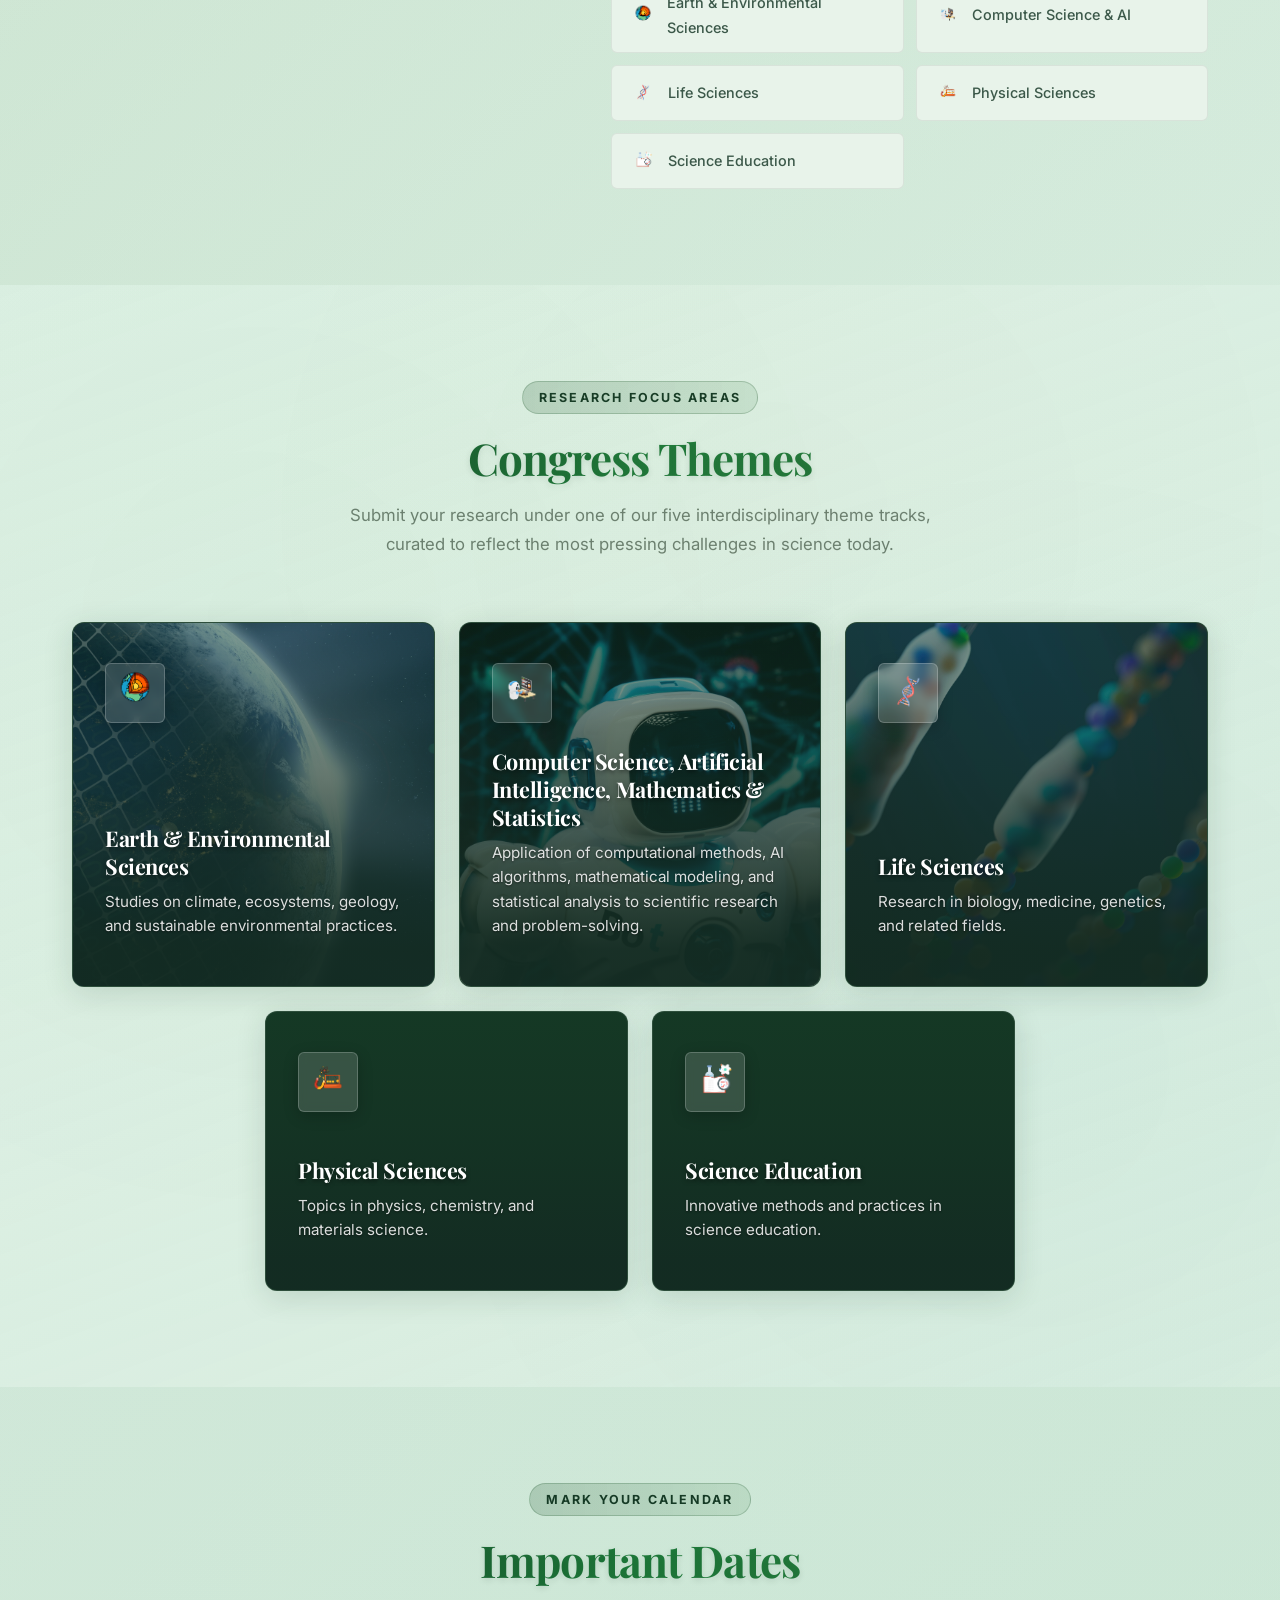
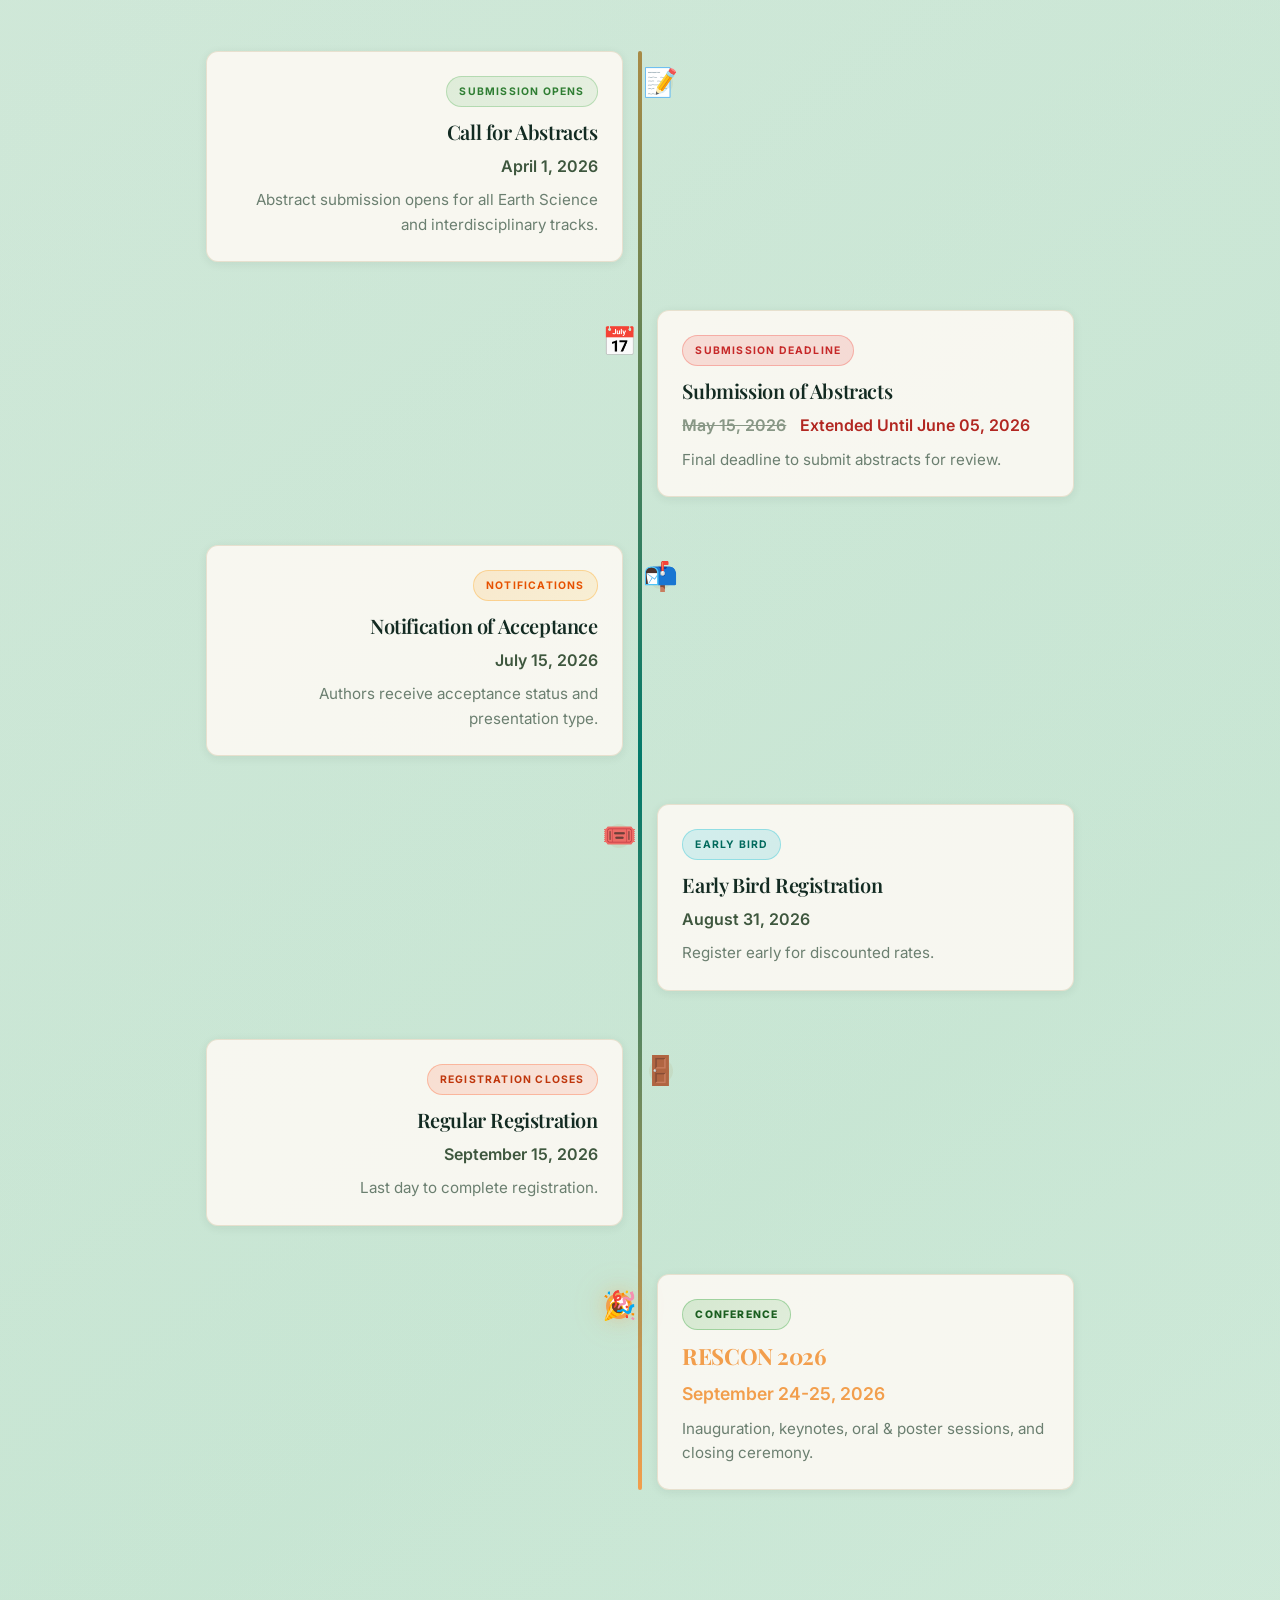
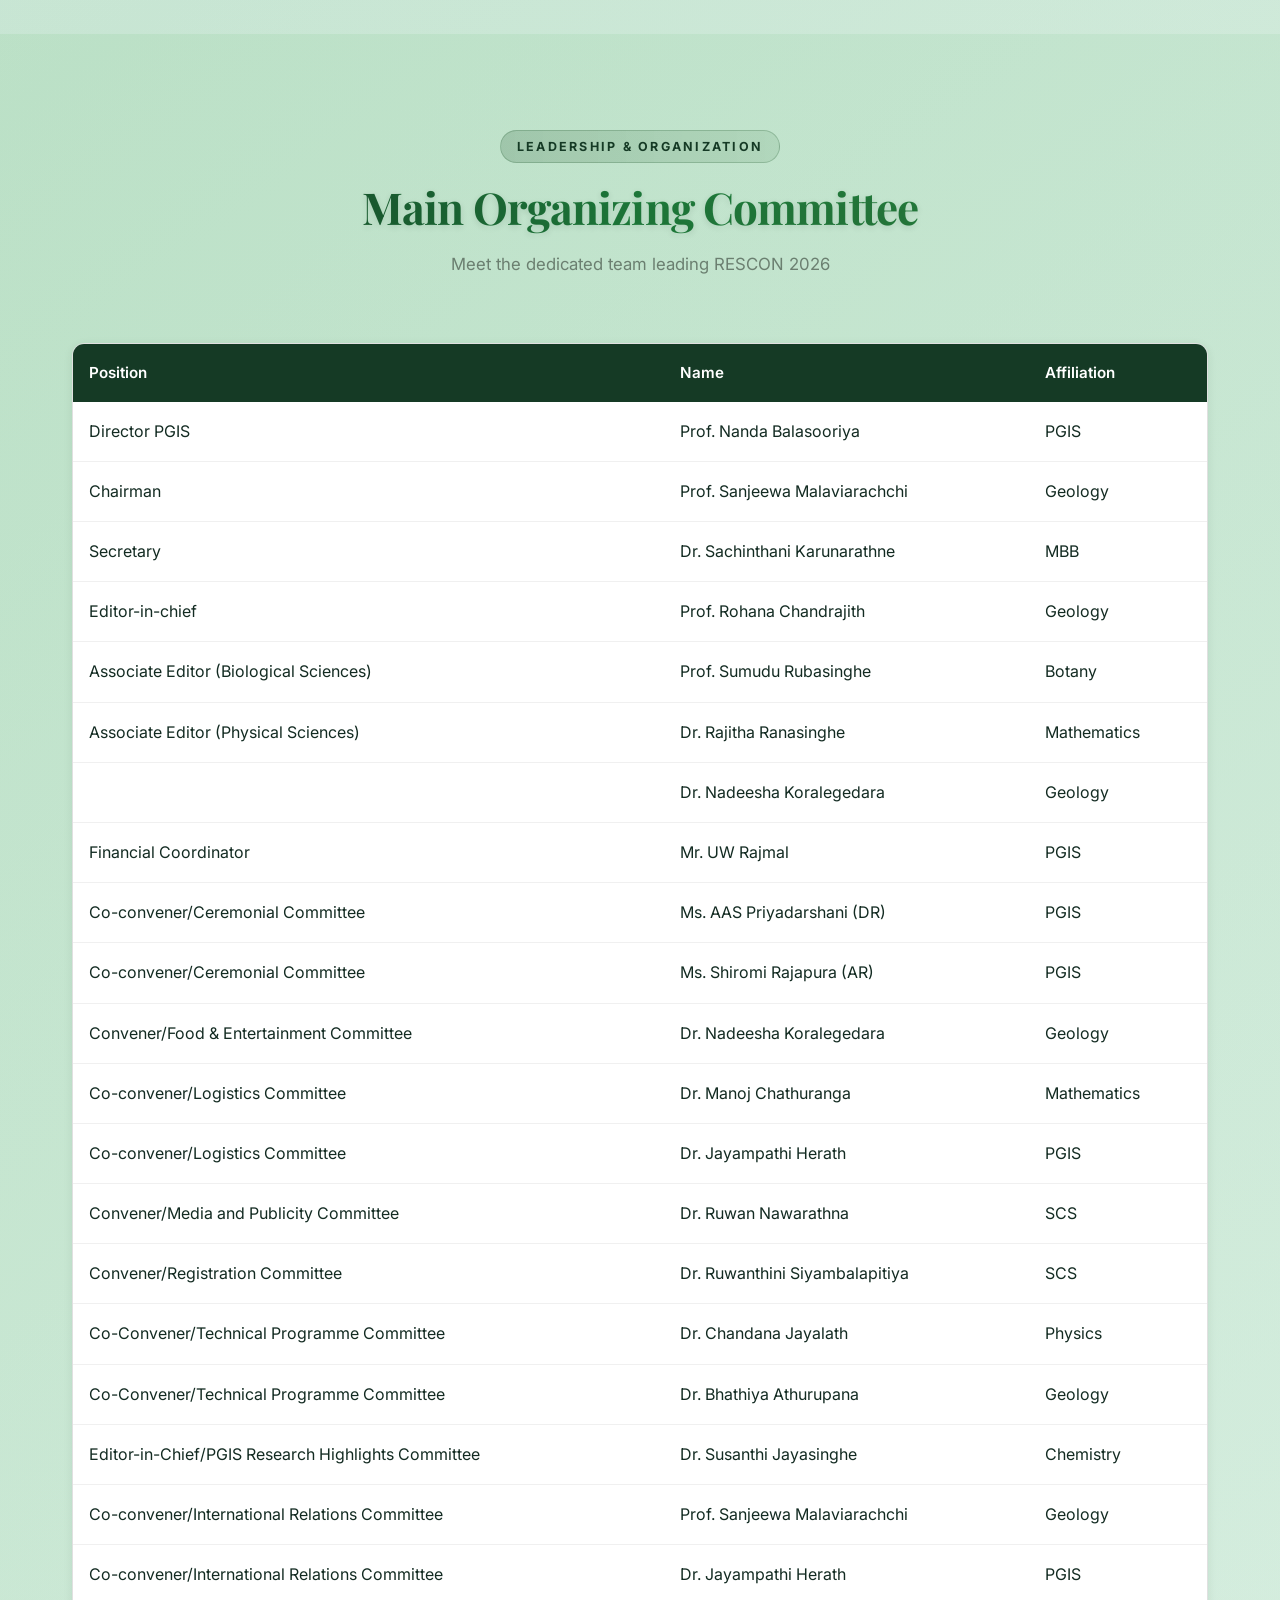
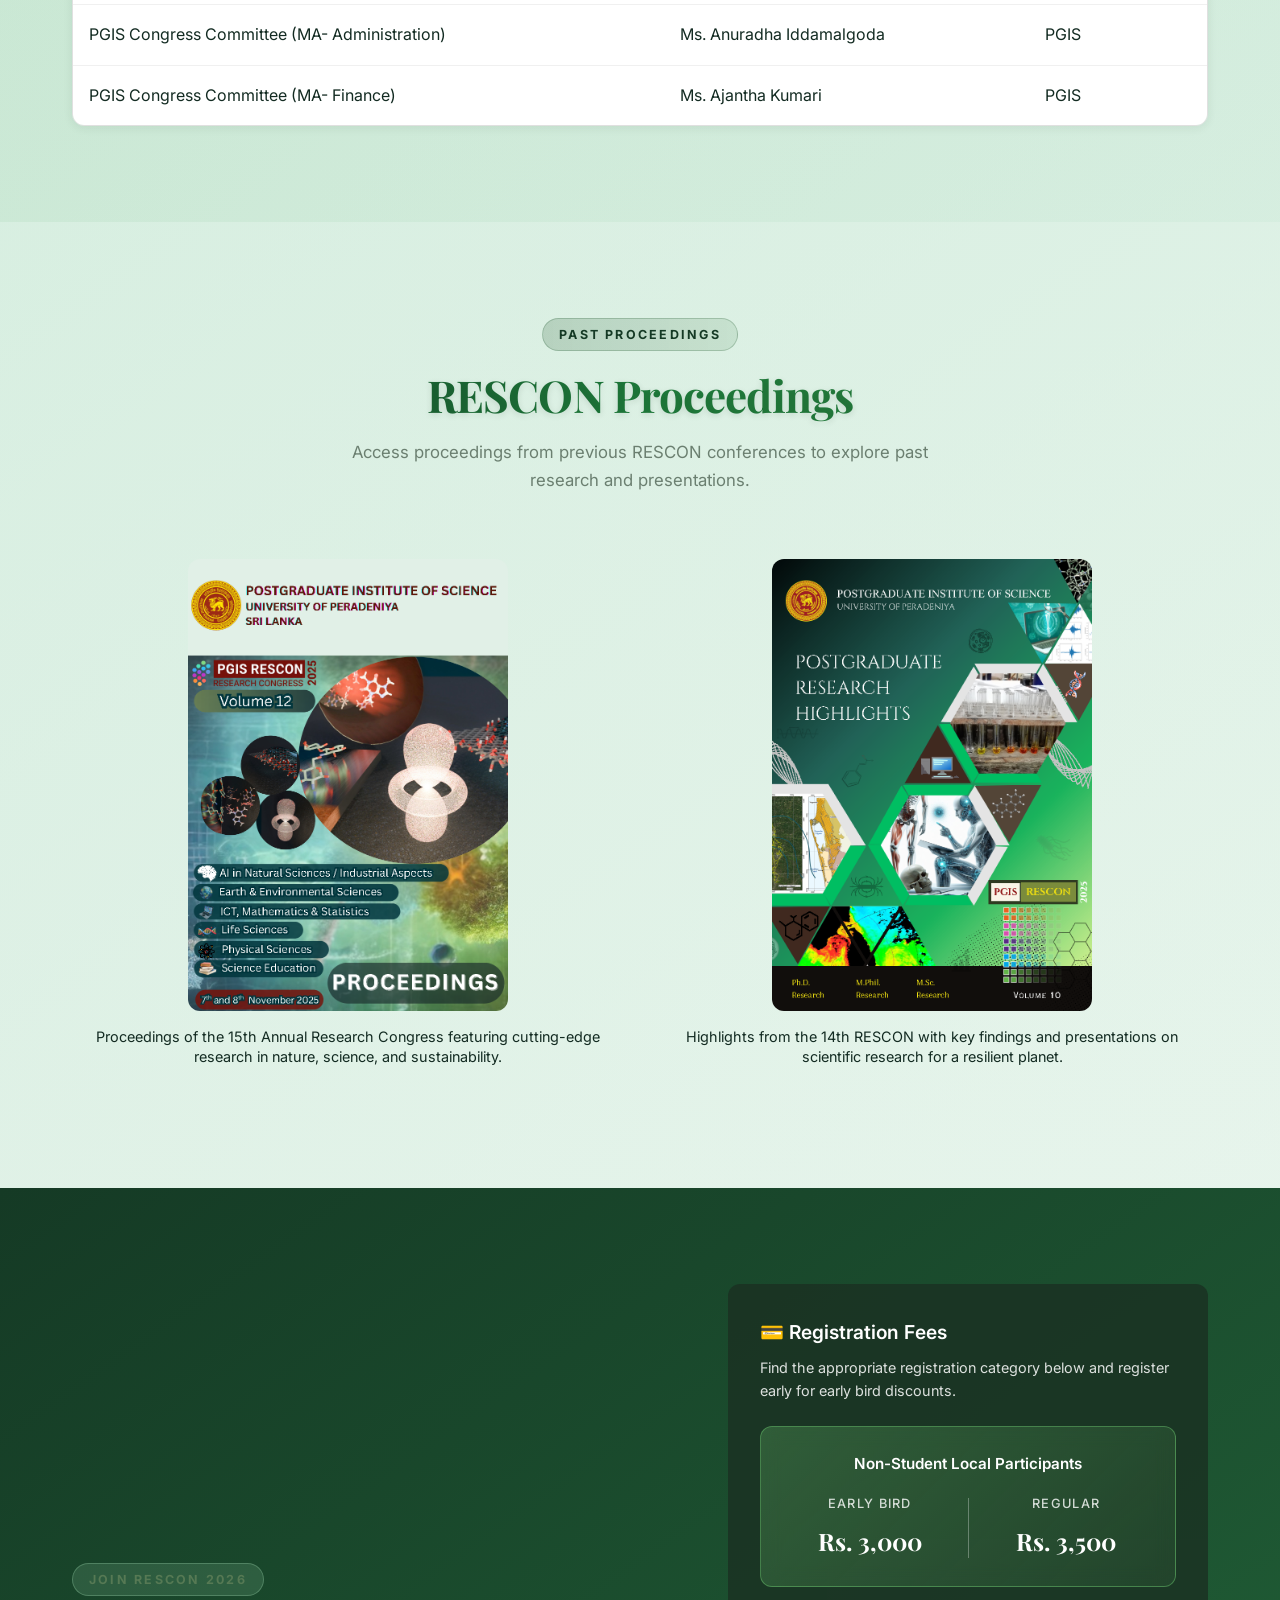
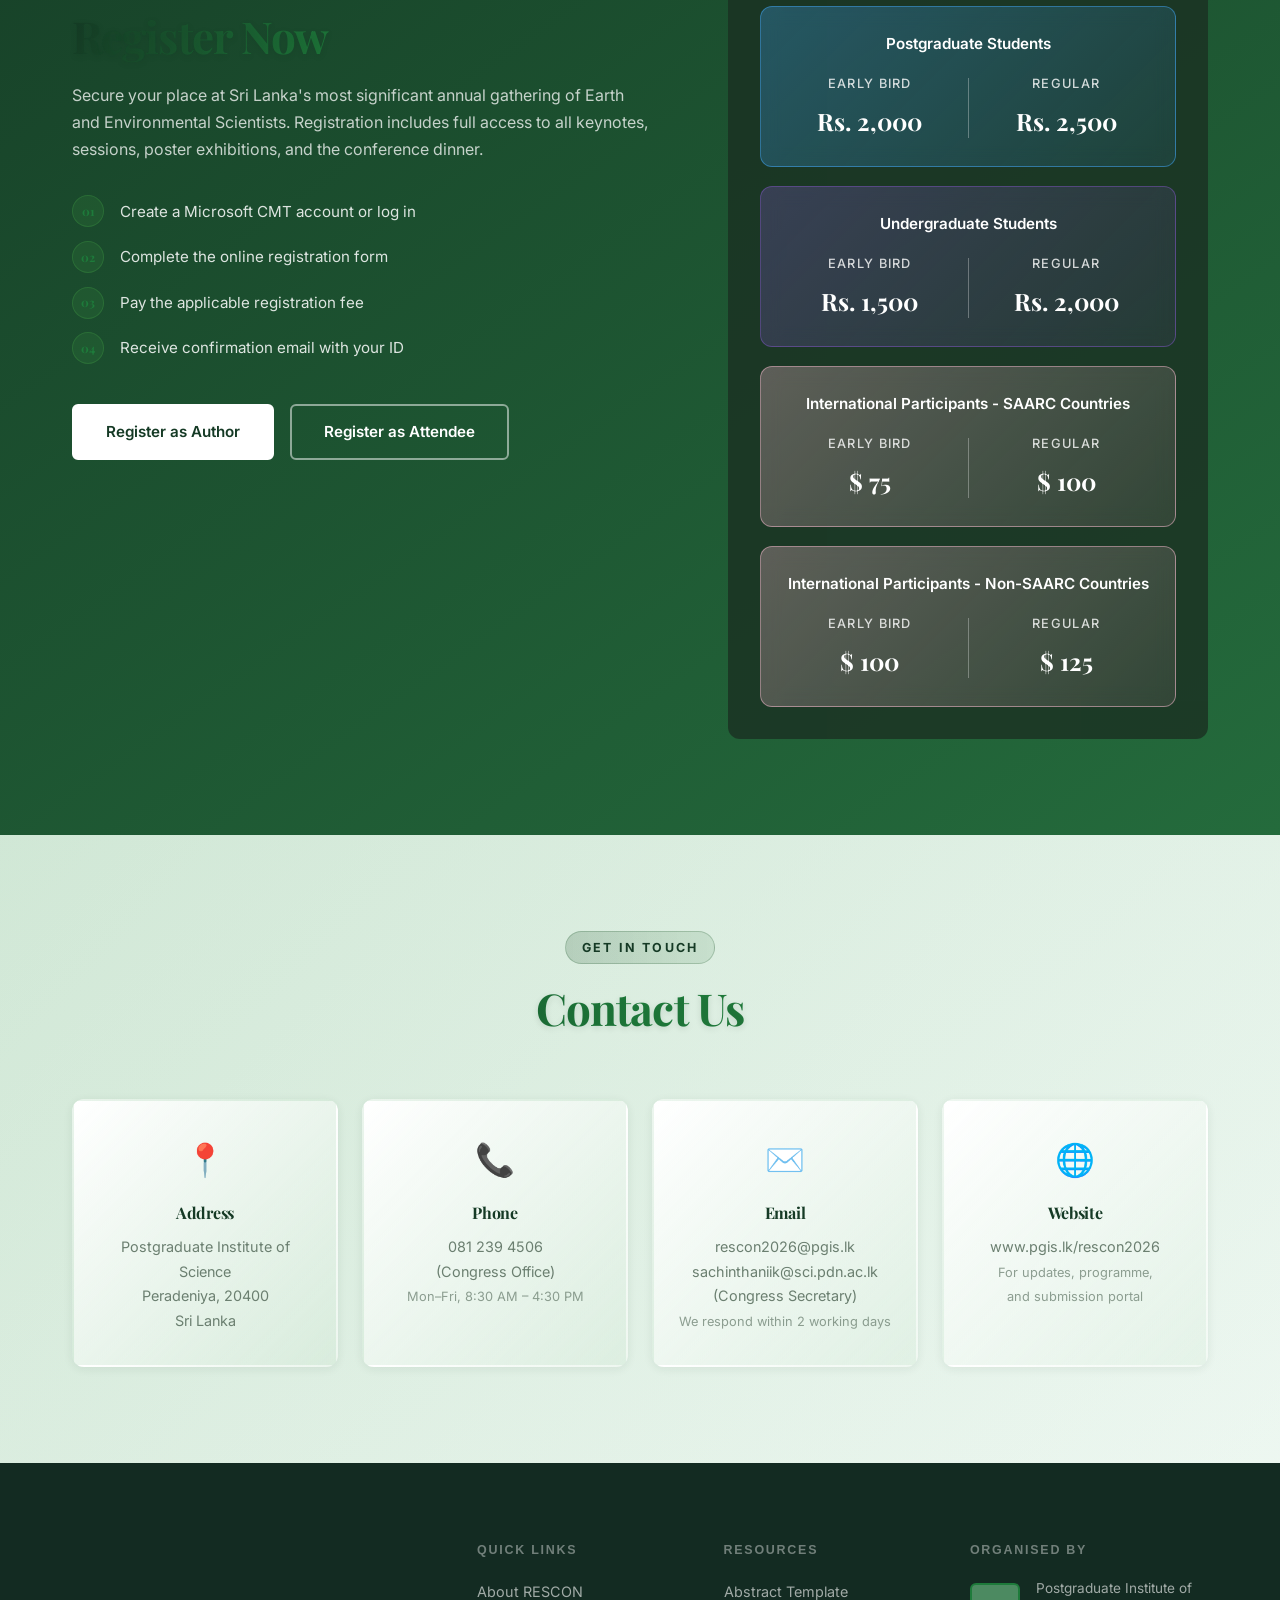
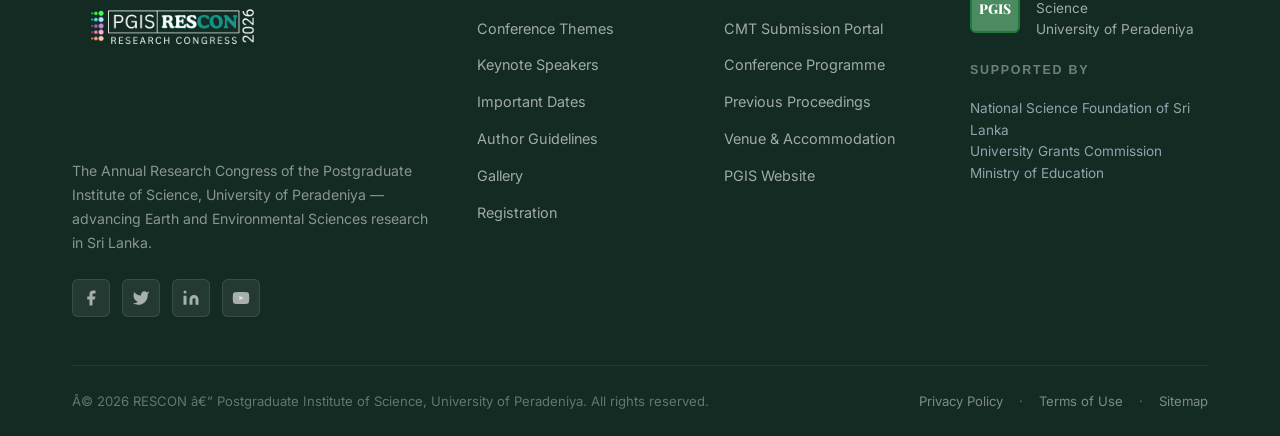
==== commit 1925e6bc: "fix nav bar js errors" ====
--- a/index.html
+++ b/index.html
@@ -893,6 +893,8 @@
     });
 
     function updateScrollUI() {
+      const navbar = document.querySelector(".navbar");
+      if (!navbar) return;
       const y = window.scrollY;
       if (y > 72) {
         navbar.classList.add("shrink");
@@ -1008,16 +1010,31 @@
       });
     }
   });
+</script>
+<script>
 
   fetch("components/navbar.html")
-    .then(response => response.text())
+    .then(response => {
+      if (!response.ok) {
+        throw new Error("Could not load navbar.html");
+      }
+      return response.text();
+    })
     .then(data => {
       document.getElementById("navbar").innerHTML = data;
 
       const script = document.createElement("script");
-      script.src = "/components/navbar.js";
+      script.src = "components/navbar.js";
+
+      script.onload = function () {
+        initNavbar();
+      };
+
       document.body.appendChild(script);
-    }).catch(error => console.error("Navbar loading error:", error));
+    })
+    .catch(error => {
+      console.error("Navbar error:", error);
+    });
 </script>
 
 </html>
--- a/style.css
+++ b/style.css
@@ -901,7 +901,7 @@
 .hero-content {
   position: relative;
   z-index: 2;
-  max-width: 800px;
+  max-width: 1050px;
   animation: heroFadeIn 1.2s cubic-bezier(0.4, 0, 0.2, 1) forwards;
   margin-top: 5rem;
 }
@@ -915,6 +915,78 @@
   to {
     opacity: 1;
     transform: translateY(0);
+  }
+}
+
+.deadline-marquee-container {
+  display: flex;
+  align-items: center;
+  background: transparent;
+  border: 2px solid transparent;
+  border-radius: 50px;
+  padding: 0.4rem 1.2rem;
+  margin: -2rem auto 1.8rem auto;
+  width: 100%;
+  max-width: 810px;
+  /* Aligned with hero-tag text length */
+  color: #F29E4C;
+  font-family: 'Inter', sans-serif;
+  font-size: 1.5rem;
+  /* Reduced font size */
+  font-weight: 700;
+  box-shadow: none;
+  overflow: hidden;
+  transition: all 0.3s cubic-bezier(0.4, 0, 0.2, 1);
+  z-index: 10;
+}
+
+.deadline-marquee-container:hover {
+  transform: scale(1.02);
+  border-color: transparent;
+  color: #D6A436;
+  box-shadow: none;
+}
+
+.deadline-marquee-container marquee {
+  flex-grow: 4;
+  margin: 0;
+  vertical-align: middle;
+  letter-spacing: 0.5px;
+  -webkit-text-stroke: 1px #000;
+  text-stroke: 1px #000;
+}
+
+.deadline-marquee-container marquee strong {
+  color: #FFFFFF;
+  background: #B22721;
+  /* High-visibility warning-red pill for the date */
+  padding: 0.15rem 0.6rem;
+  border-radius: 6px;
+  font-weight: 800;
+  box-shadow: 0 2px 6px rgba(0, 0, 0, 0.2);
+  margin: 0 3px;
+  display: inline-block;
+  -webkit-text-stroke: none;
+  text-stroke: none;
+}
+
+.deadline-marquee-container .marquee-sep {
+  color: #153A25;
+  margin: 0 2rem;
+  font-weight: 800;
+}
+
+@media (max-width: 768px) {
+  .deadline-marquee-container {
+    font-size: 0.85rem;
+    padding: 0.35rem 1rem;
+  }
+}
+
+@media (max-width: 576px) {
+  .deadline-marquee-container {
+    font-size: 0.8rem;
+    padding: 0.3rem 0.8rem;
   }
 }
 
@@ -1471,6 +1543,14 @@
   height: 40px;
   background: linear-gradient(to bottom, rgba(255, 255, 255, 0.4), transparent);
   animation: scrollBob 2s ease-in-out infinite;
+}
+
+.dropdown-menu {
+  display: none;
+}
+
+.dropdown-menu.show {
+  display: block;
 }
 
 @keyframes scrollBob {
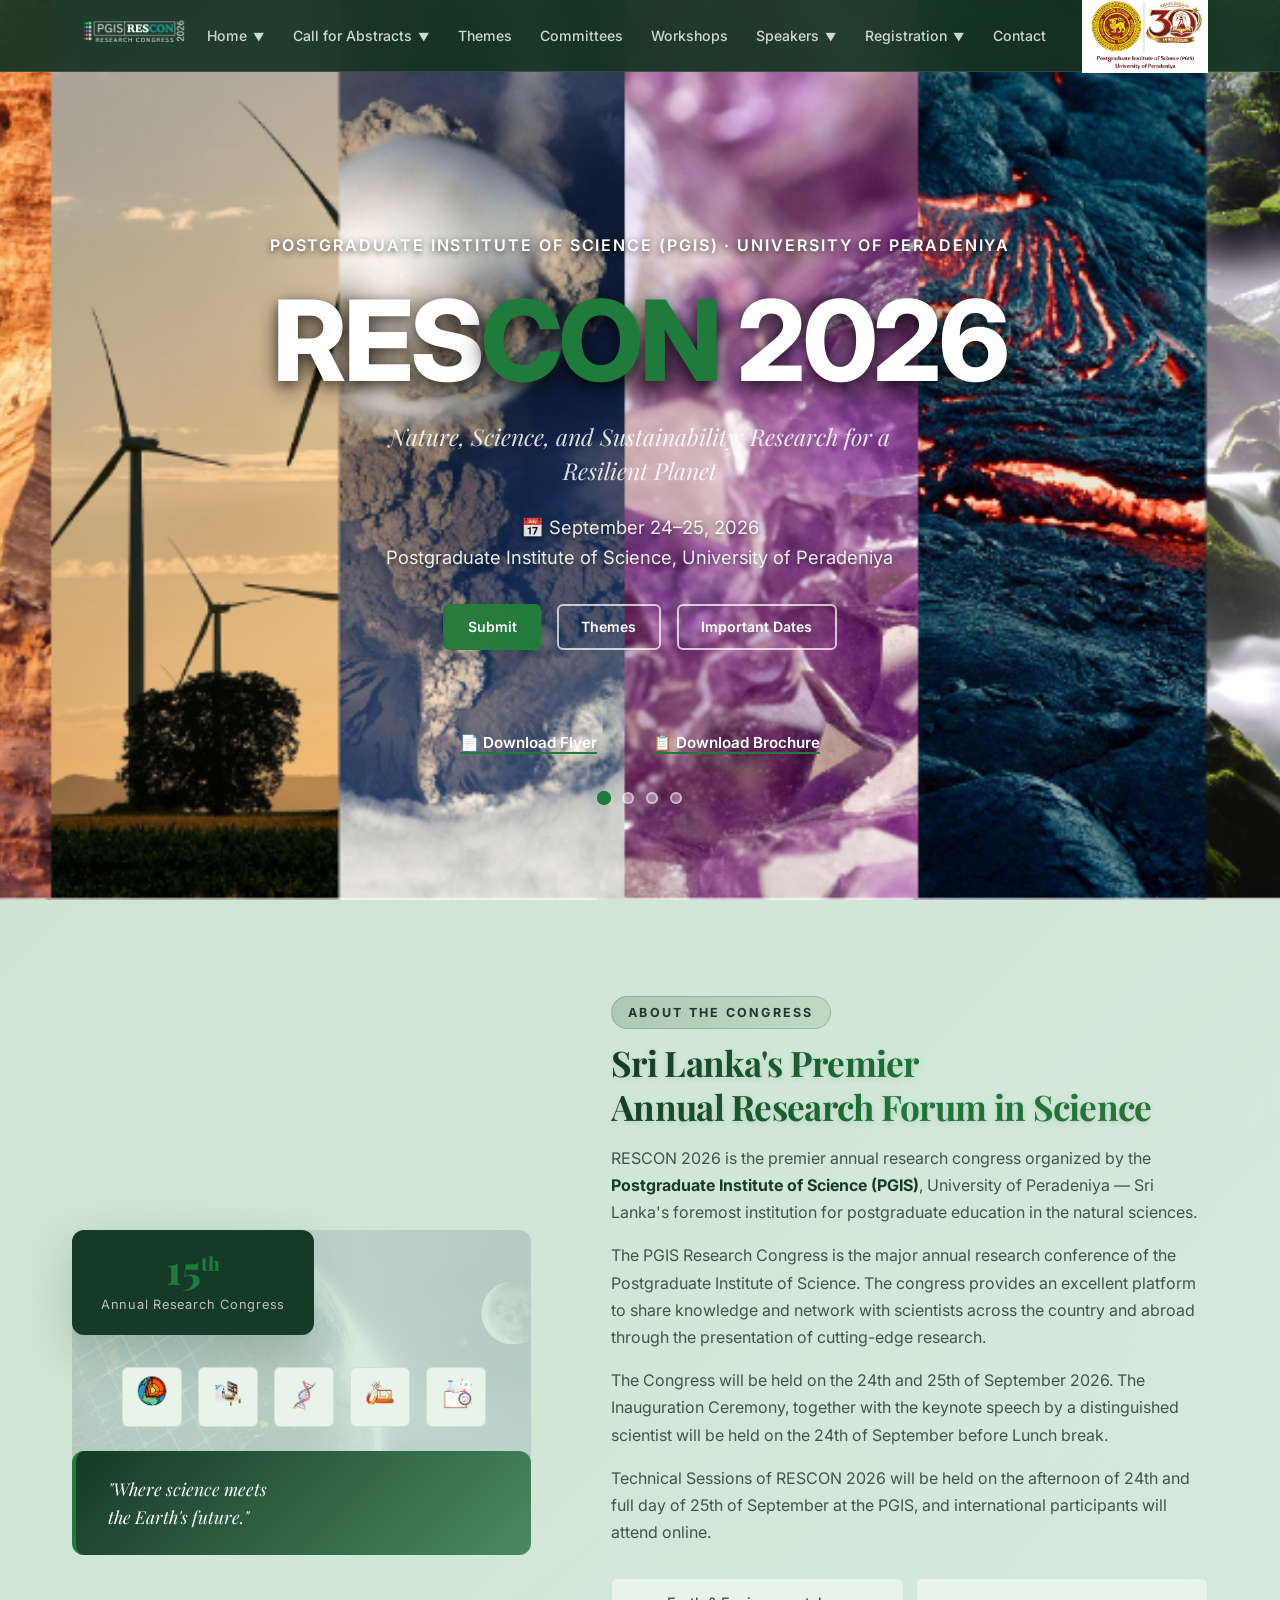
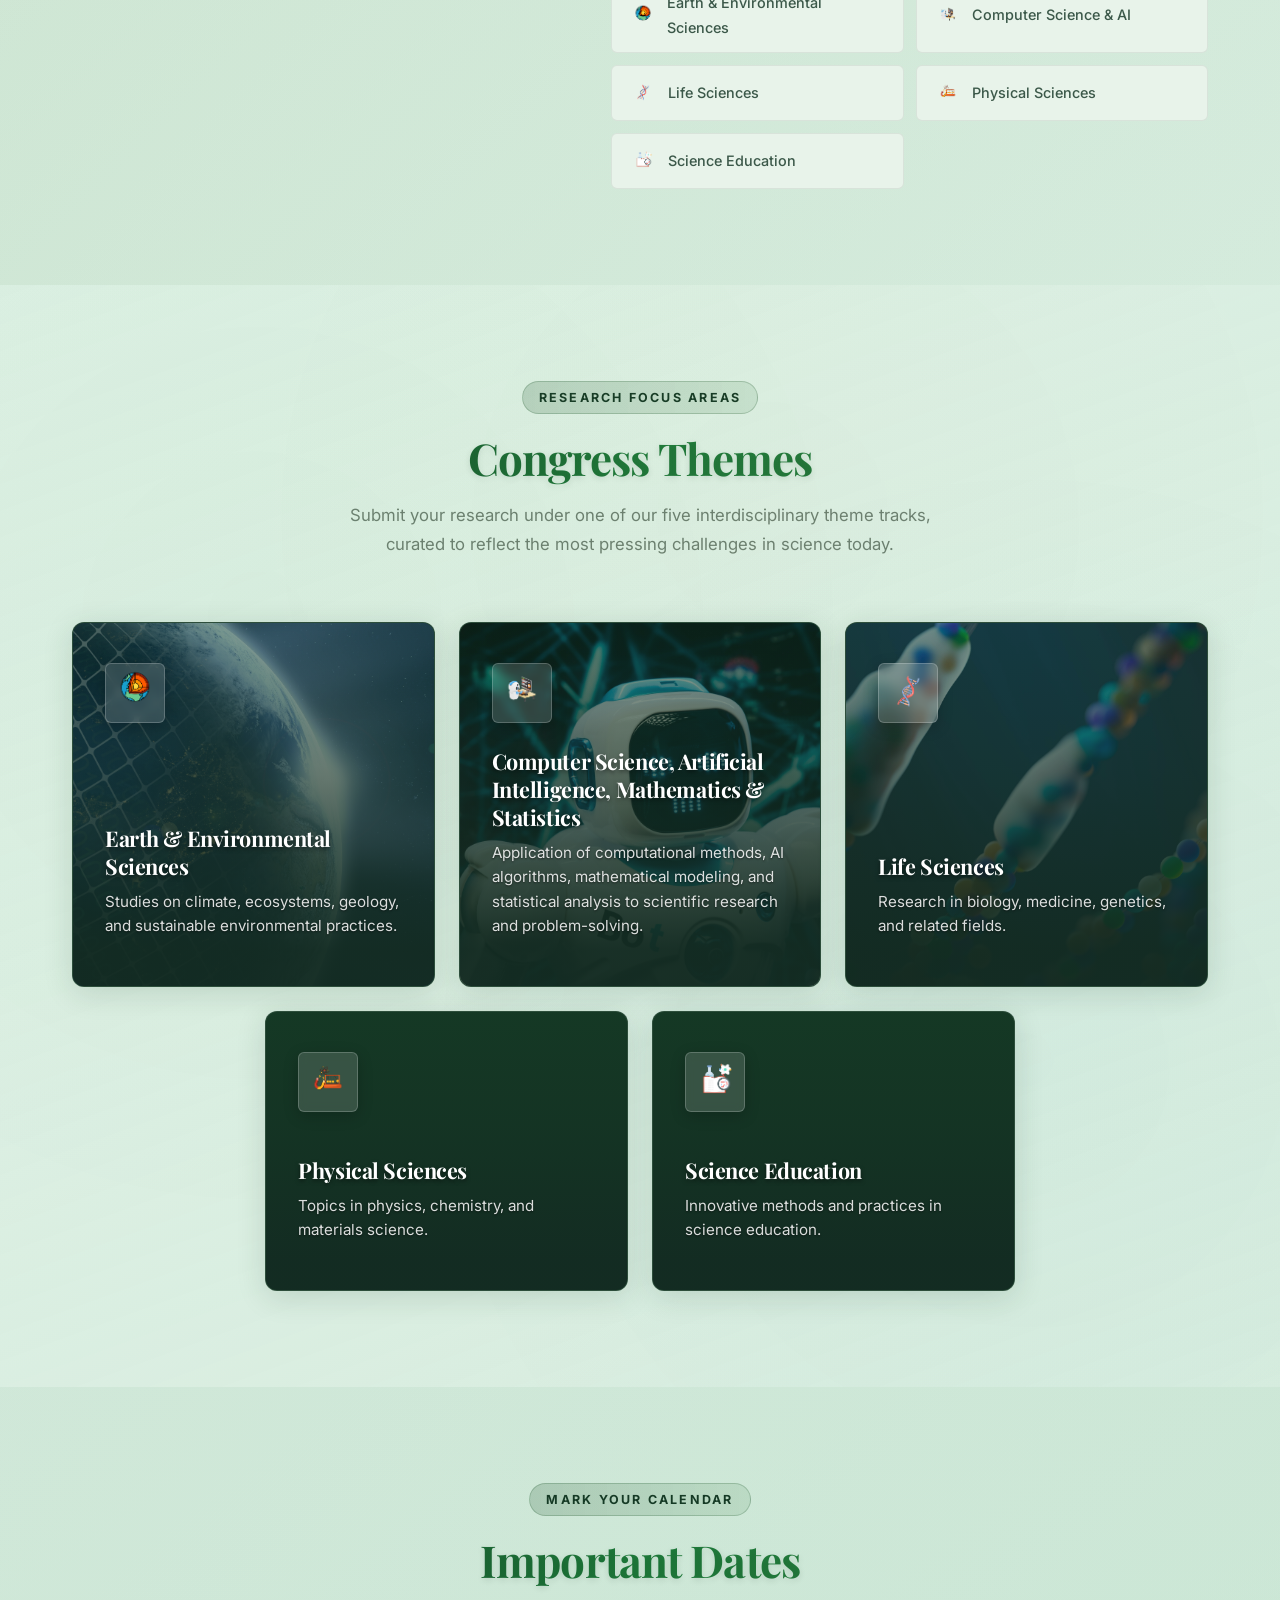
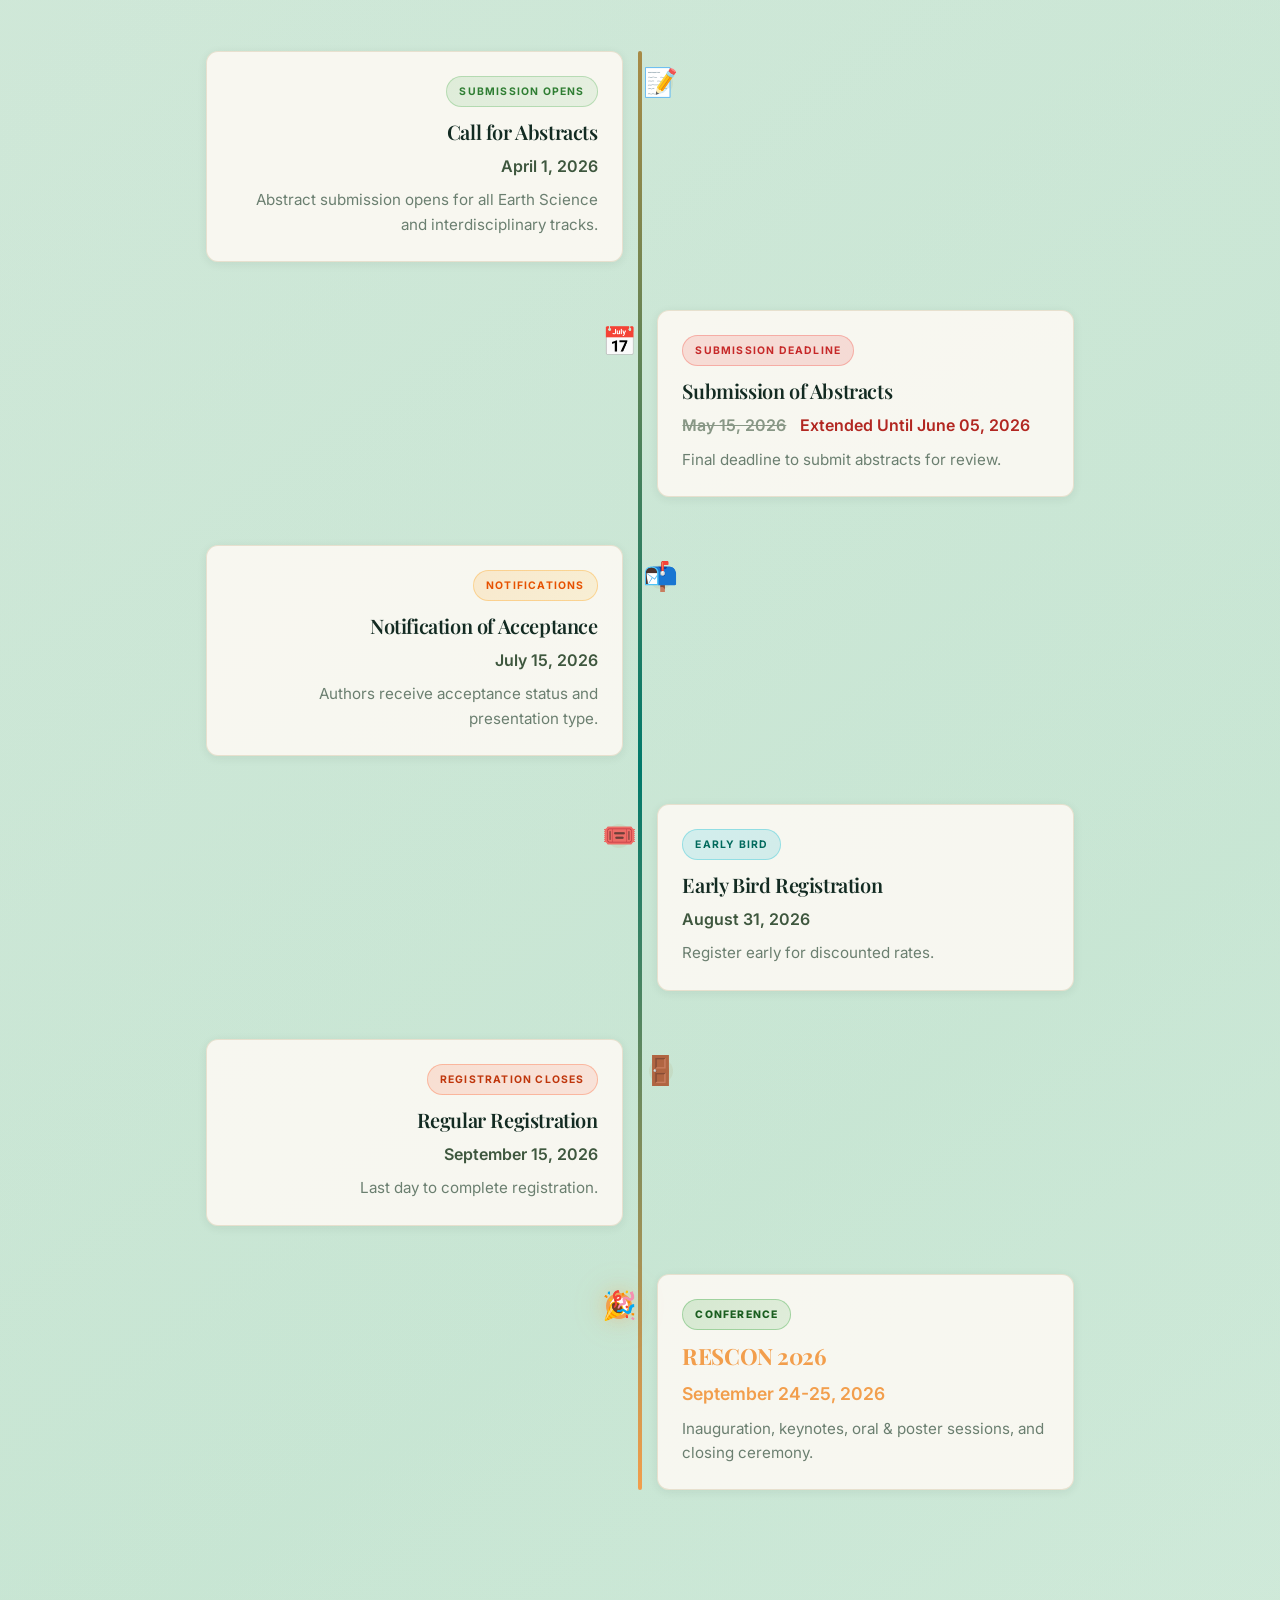
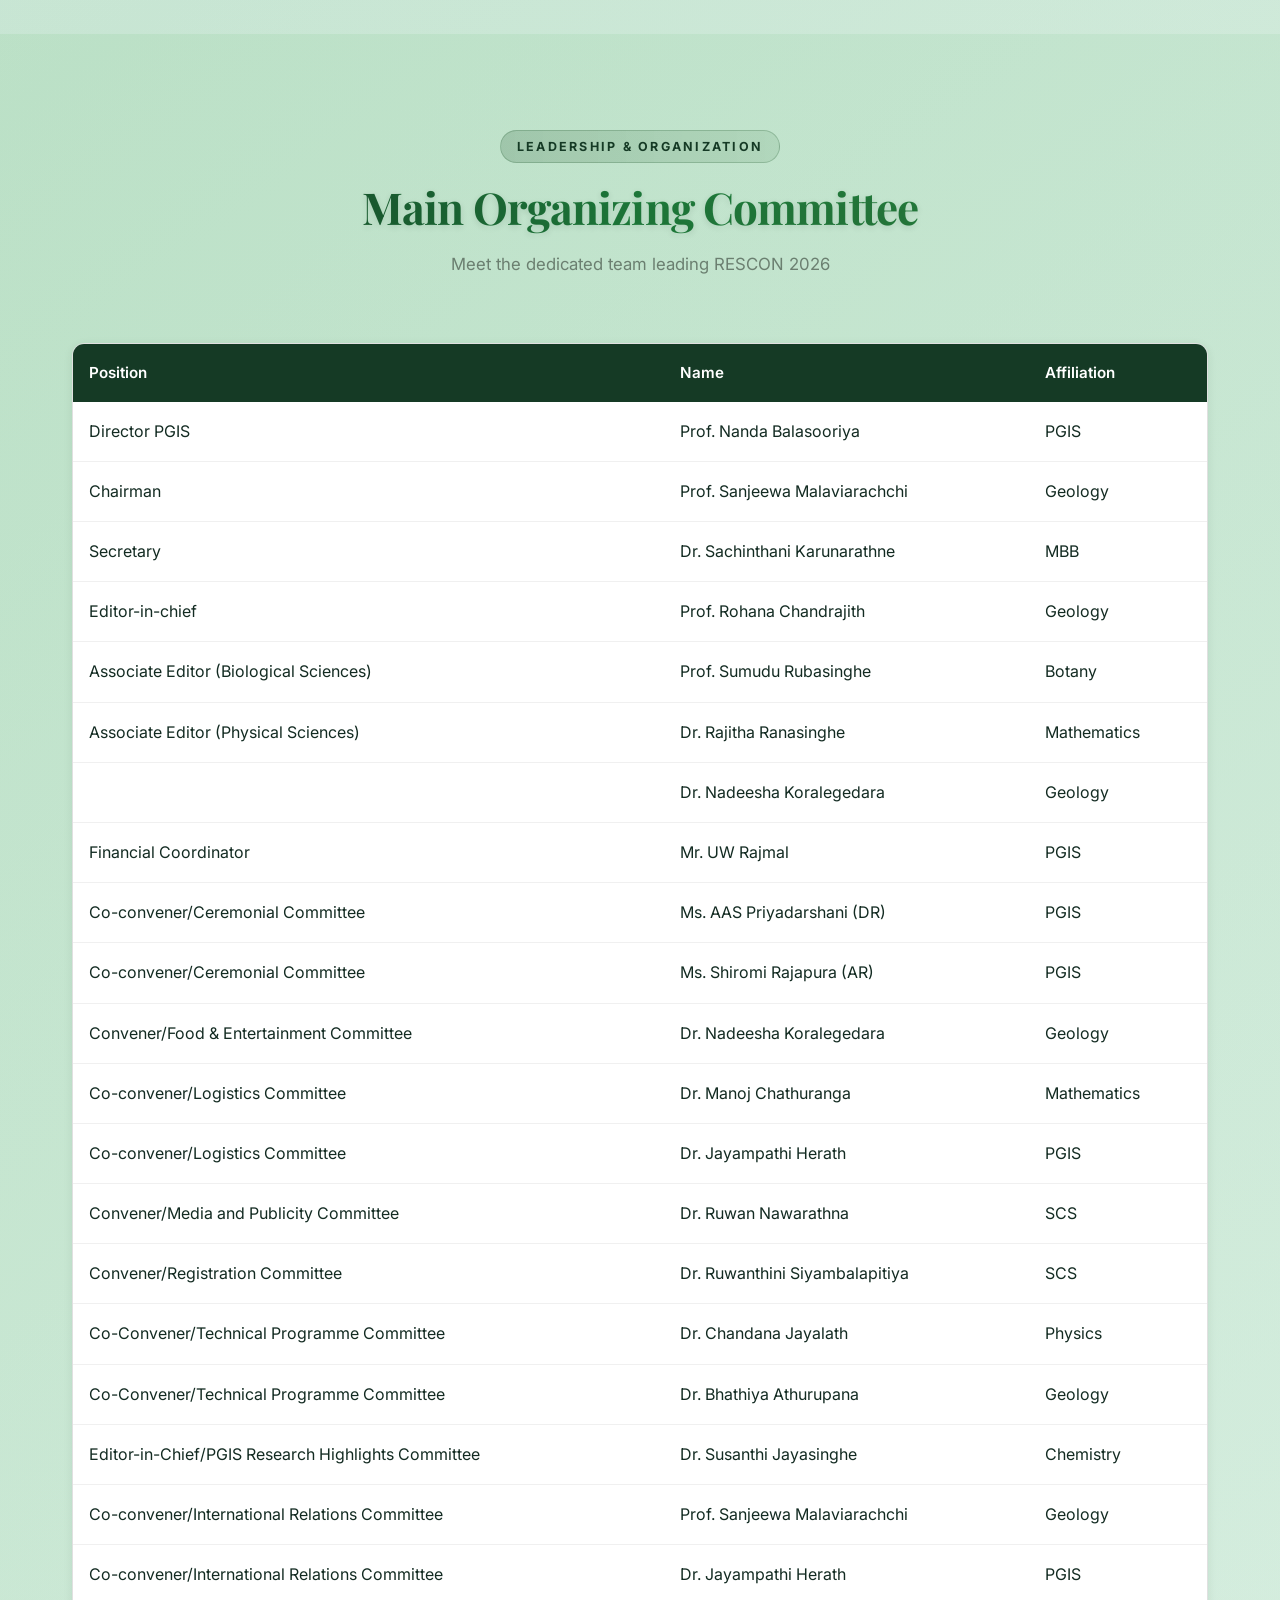
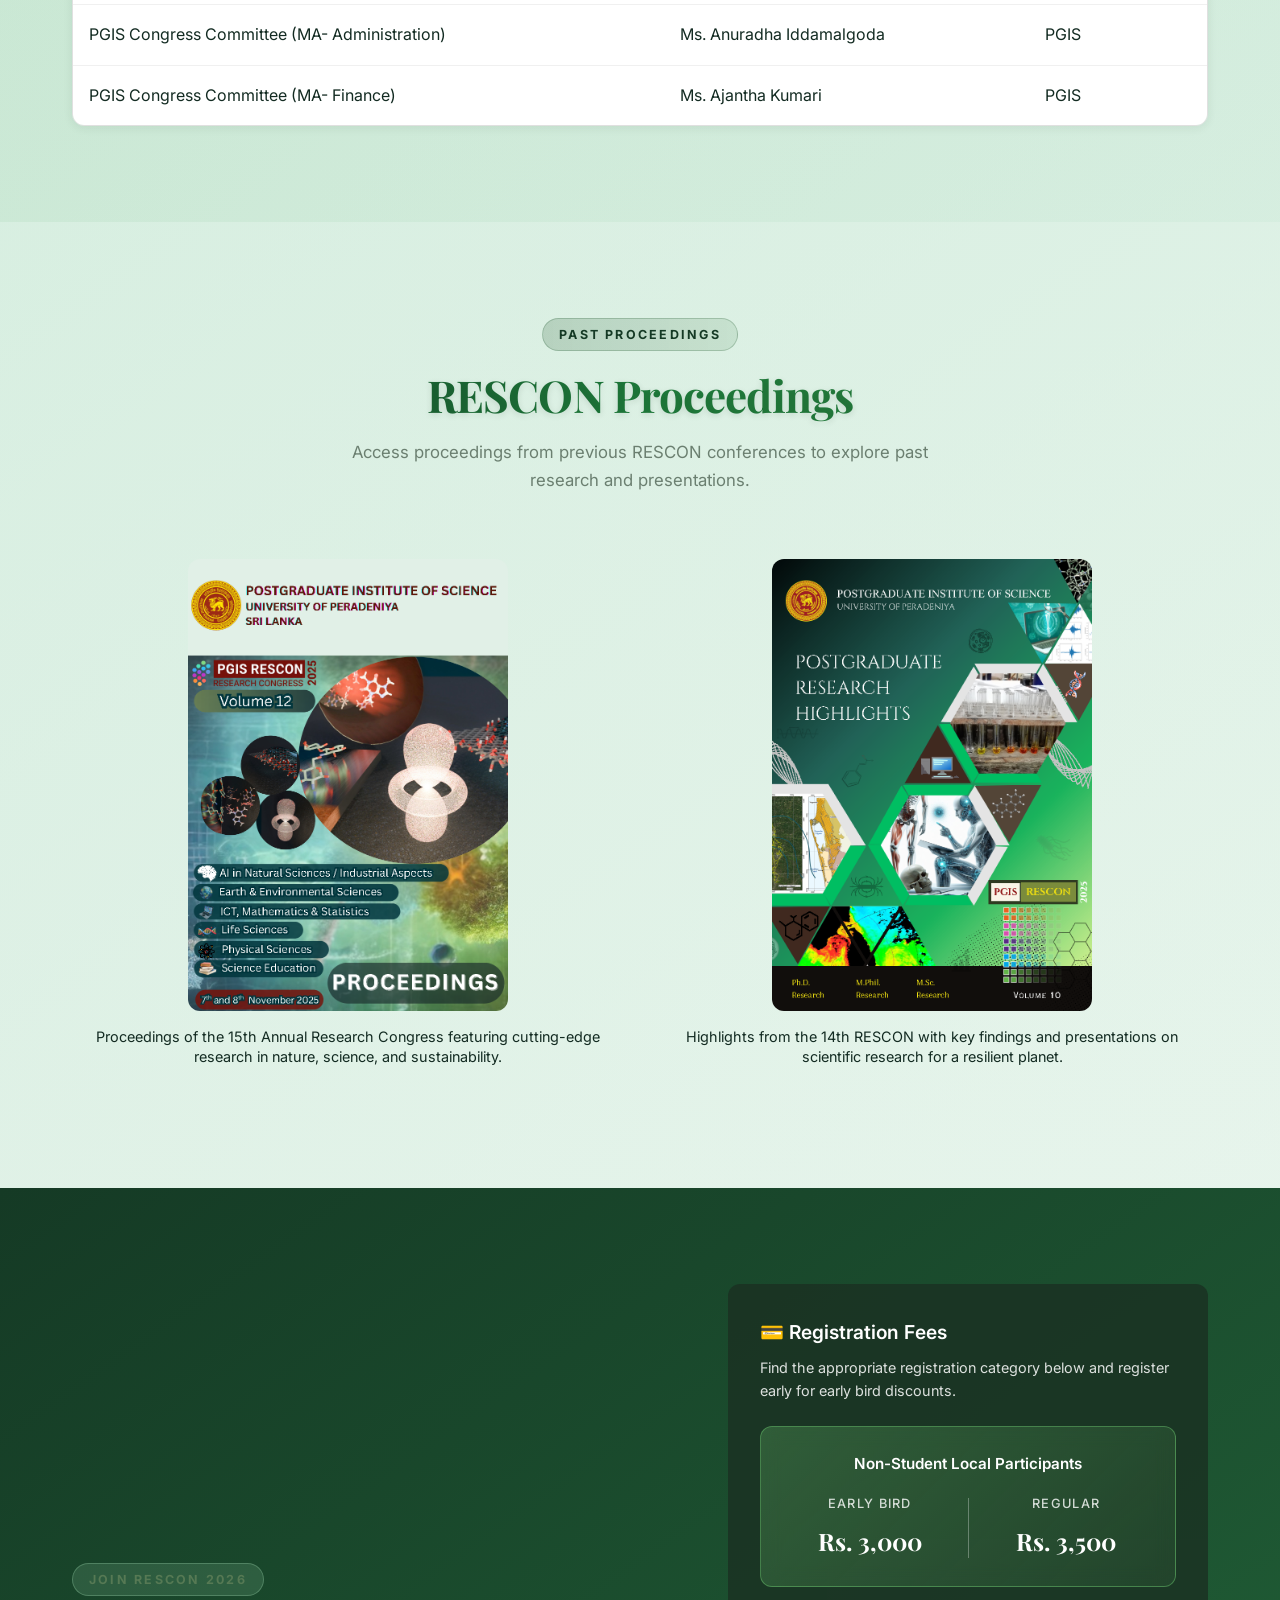
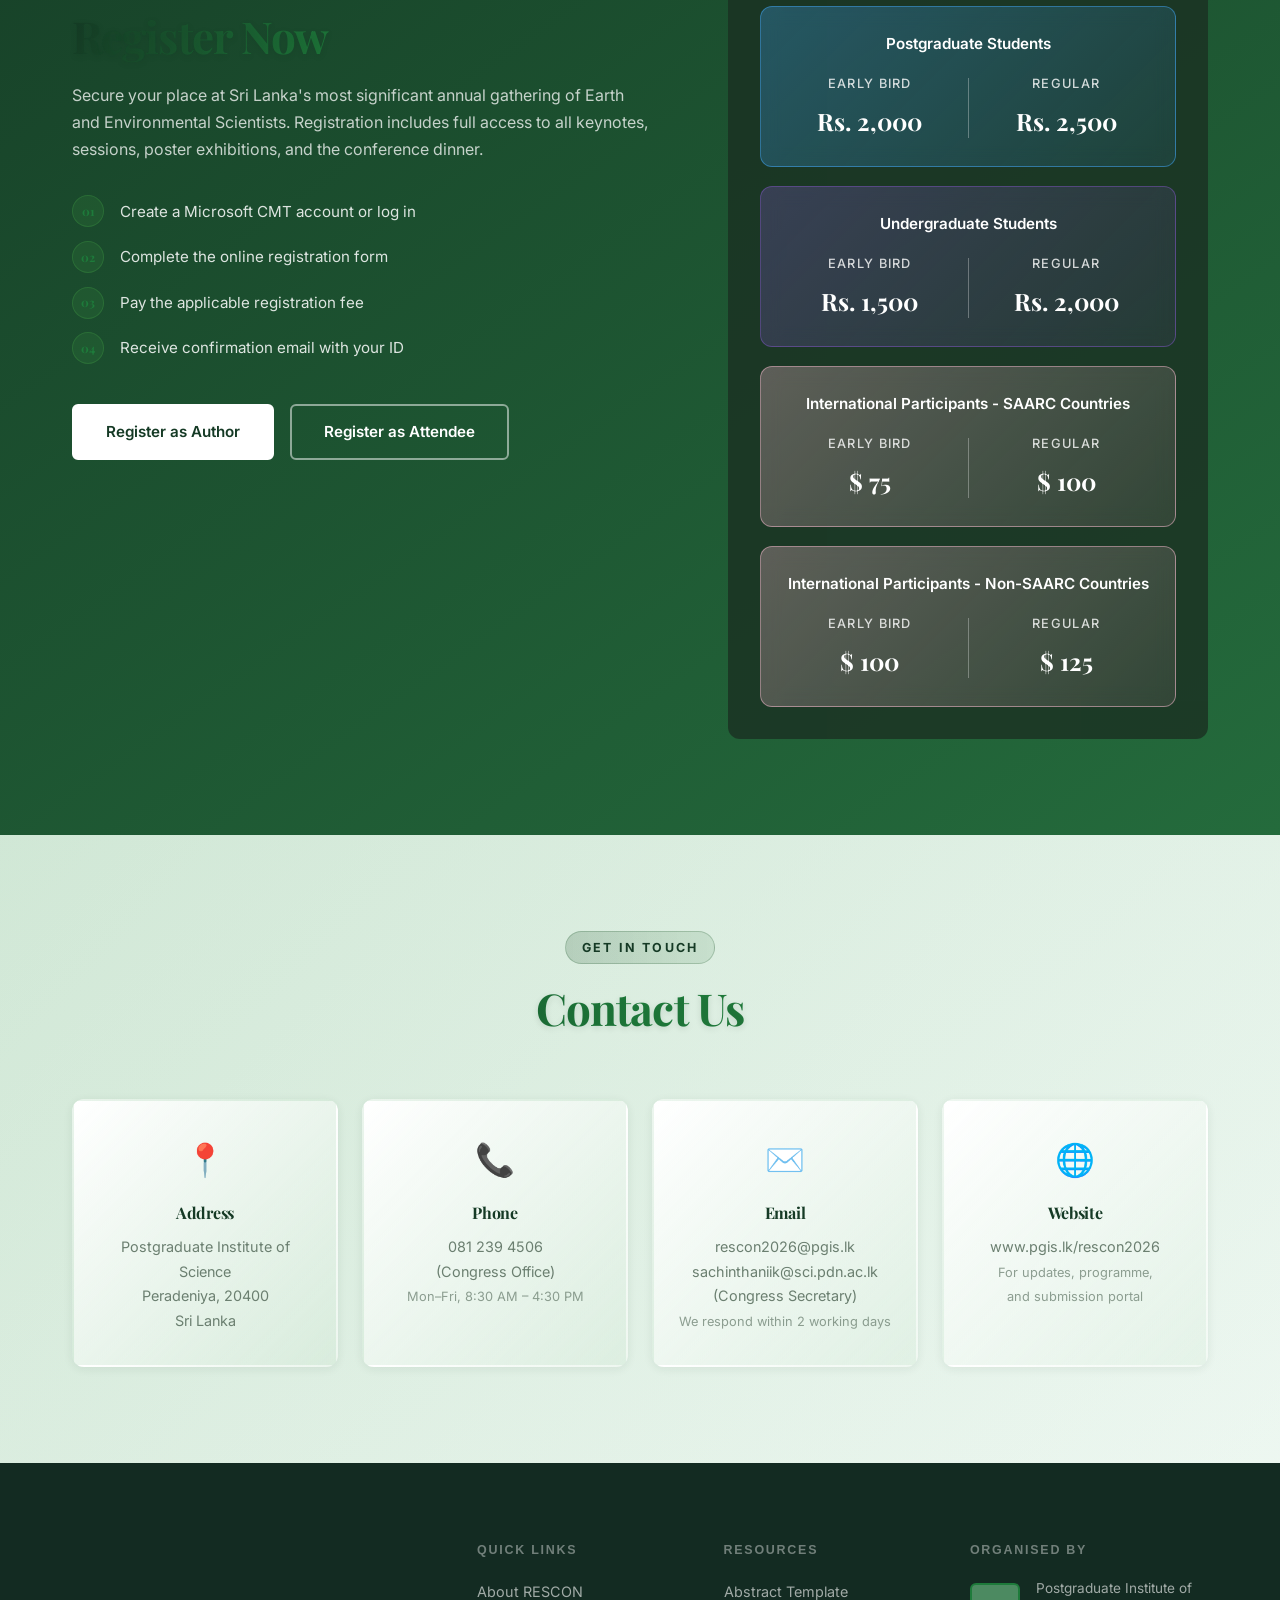
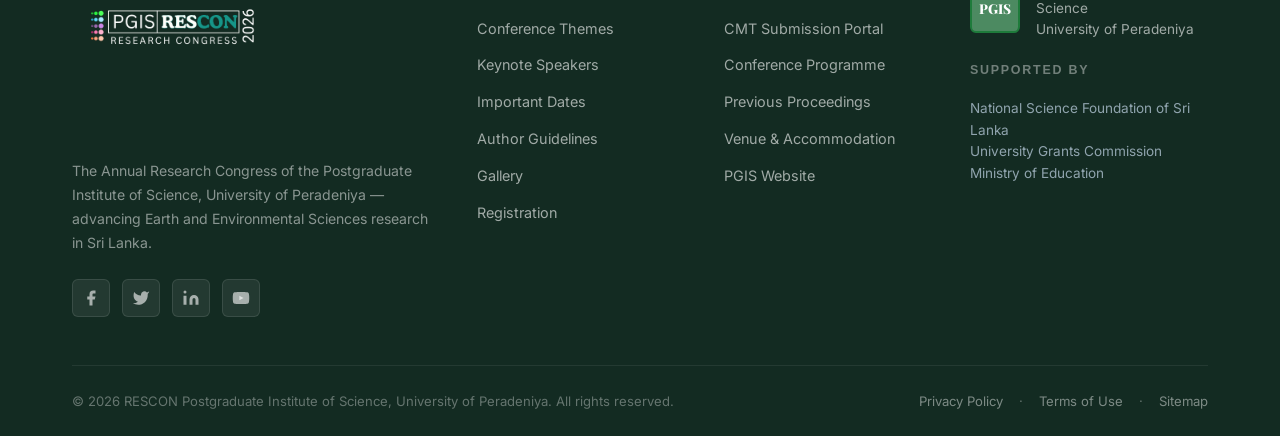
==== commit b6f0c552: "plenary speaker page added" ====
--- a/index.html
+++ b/index.html
@@ -14,8 +14,8 @@
 <body>
   <!-- ========== NAVIGATION ========== -->
   <input type="checkbox" id="nav-toggle" class="nav-toggle" />
+  <label for="nav-toggle" class="nav-overlay"></label>
   <div id="navbar"></div>
-  <label for="nav-toggle" class="nav-overlay"></label>
 
   <!-- ========== HERO ========== -->
   <section class="hero" id="home">
@@ -813,7 +813,7 @@
 
       <div class="footer-bottom">
         <p>
-          Â© 2026 RESCON â€” Postgraduate Institute of Science, University of
+          © 2026 RESCON Postgraduate Institute of Science, University of
           Peradeniya. All rights reserved.
         </p>
         <p>
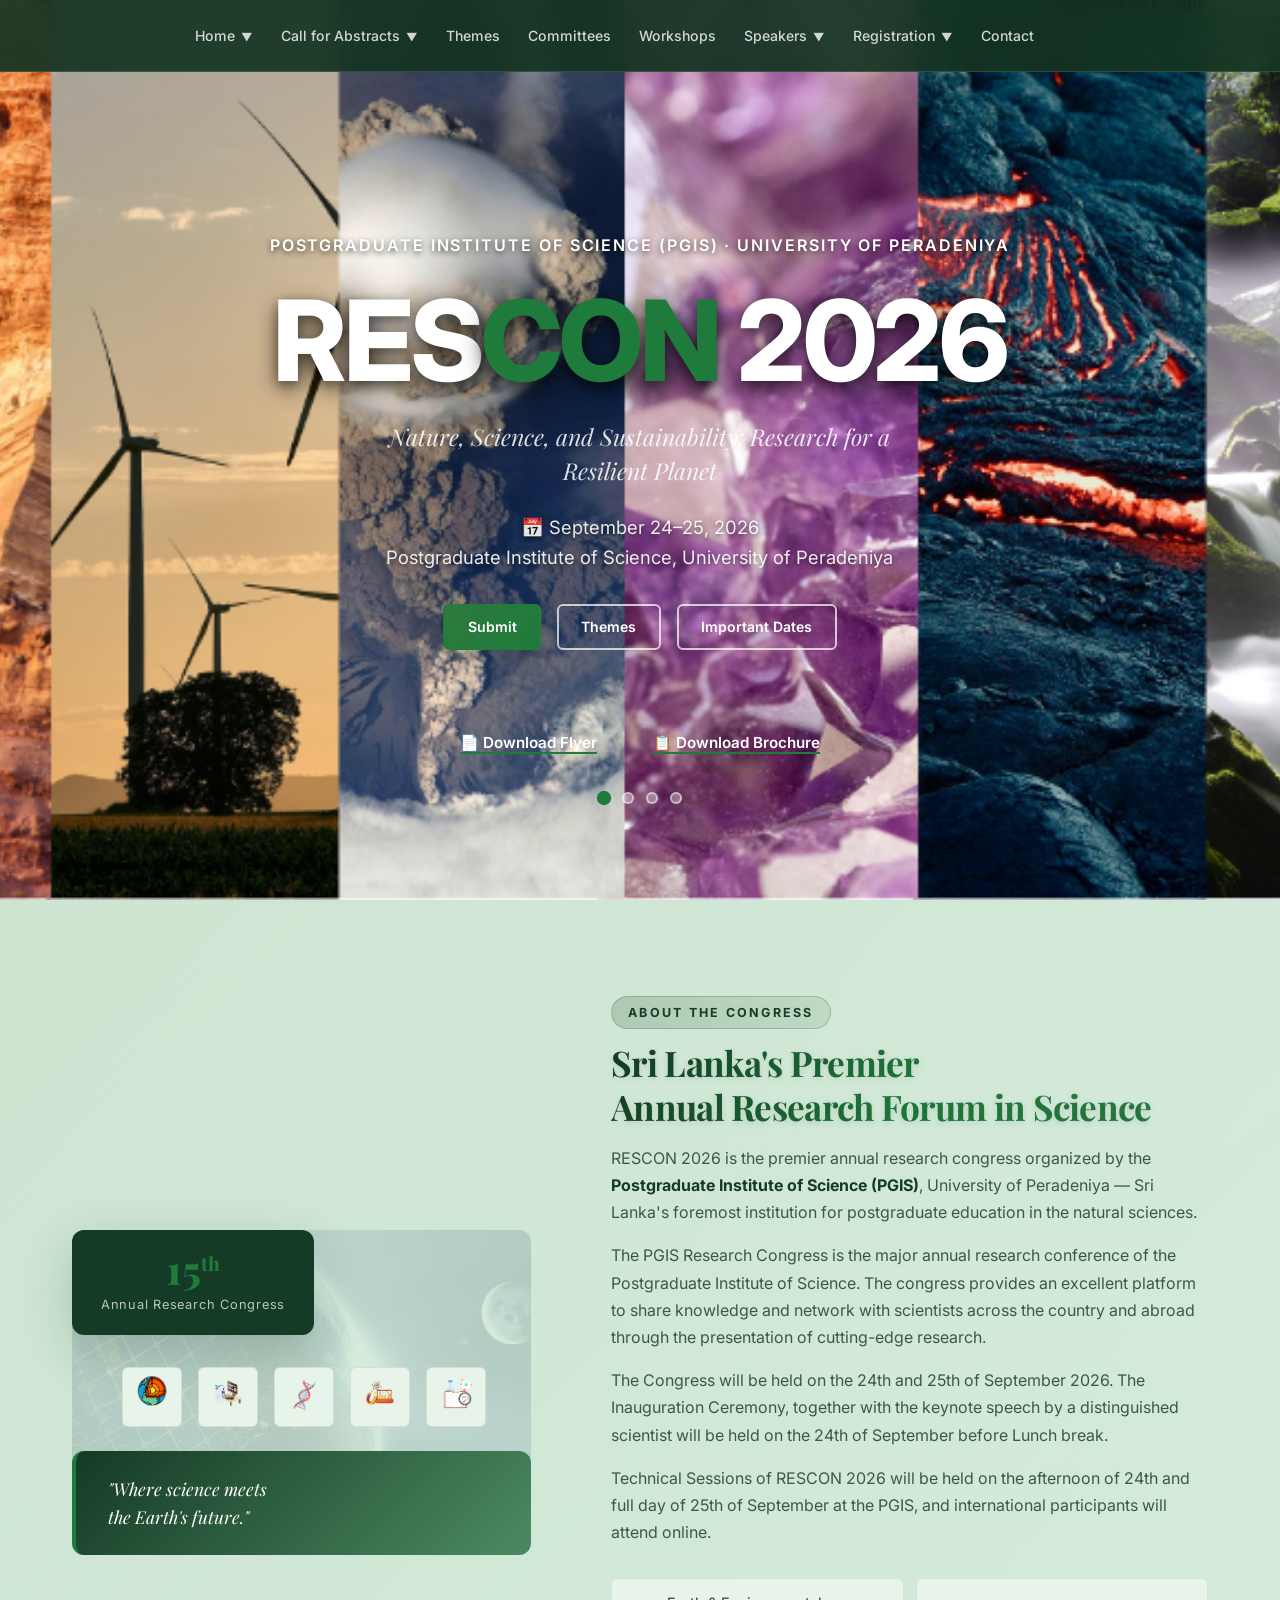
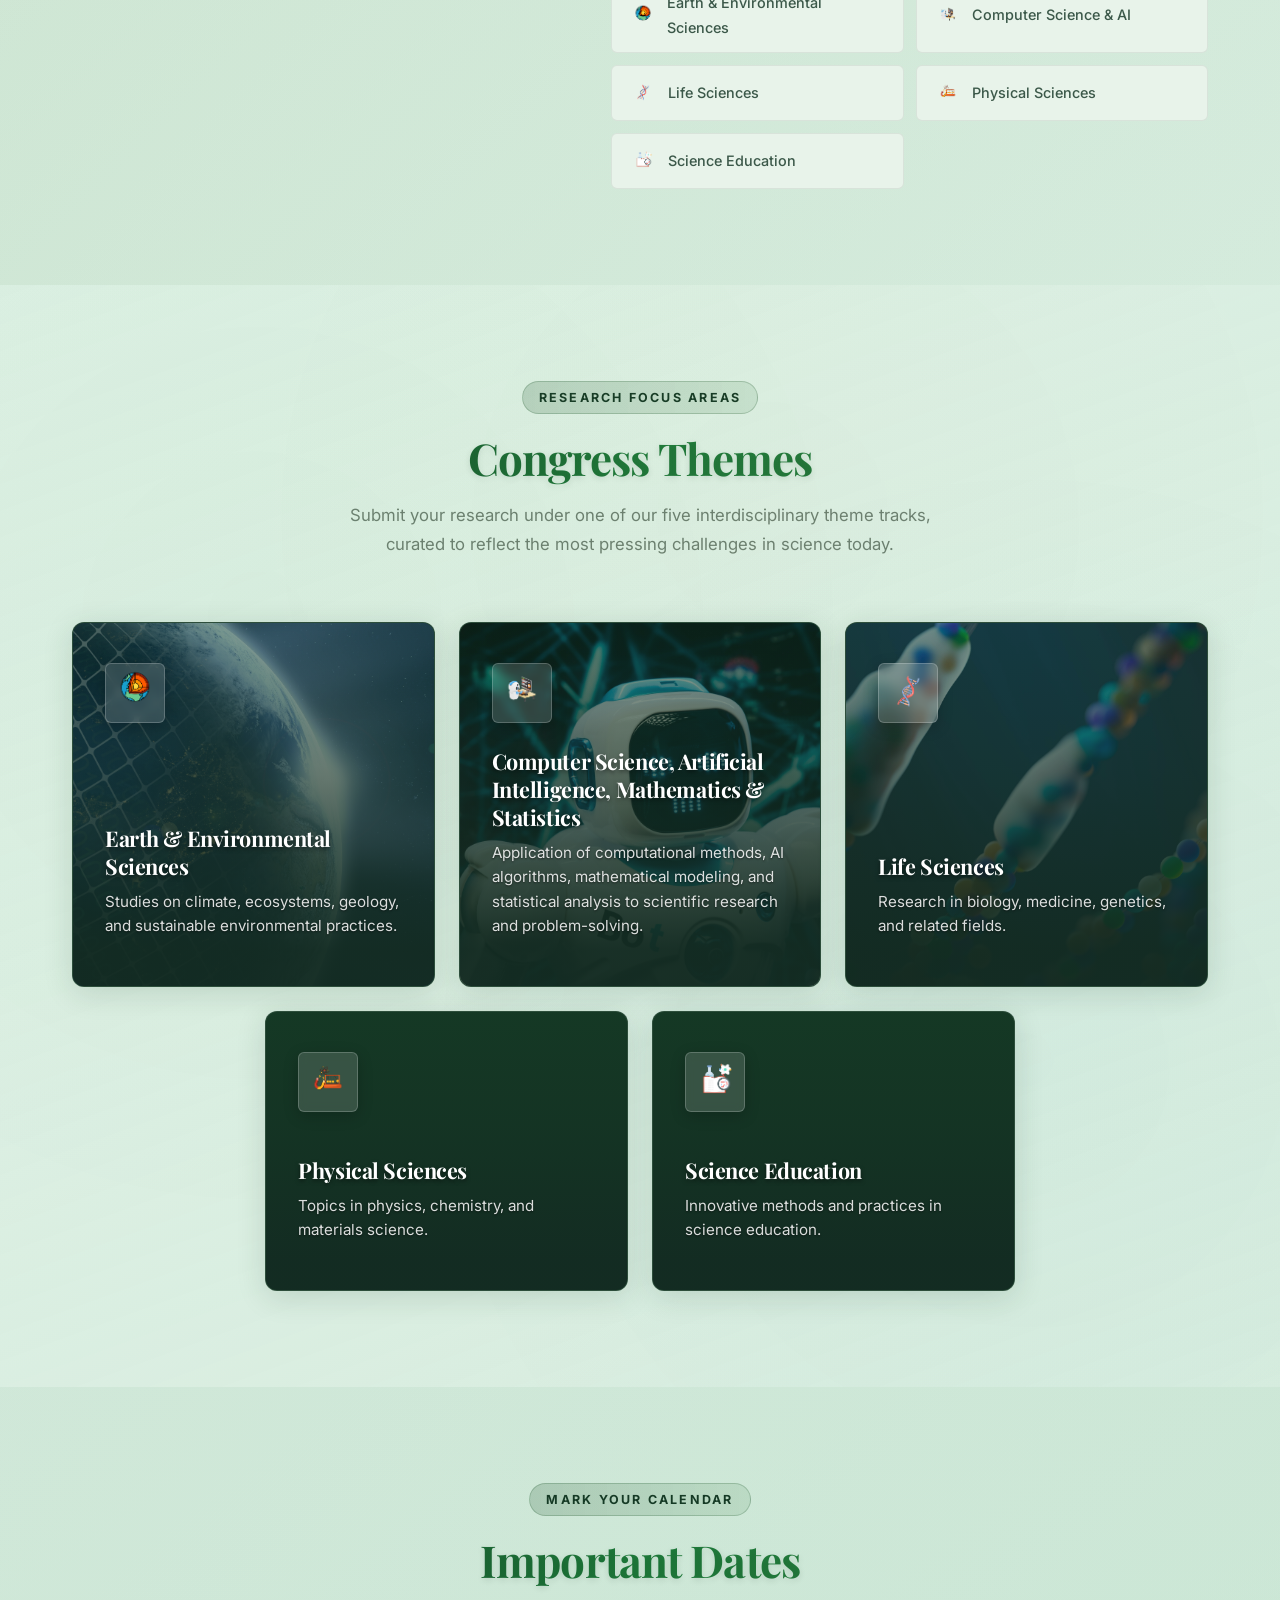
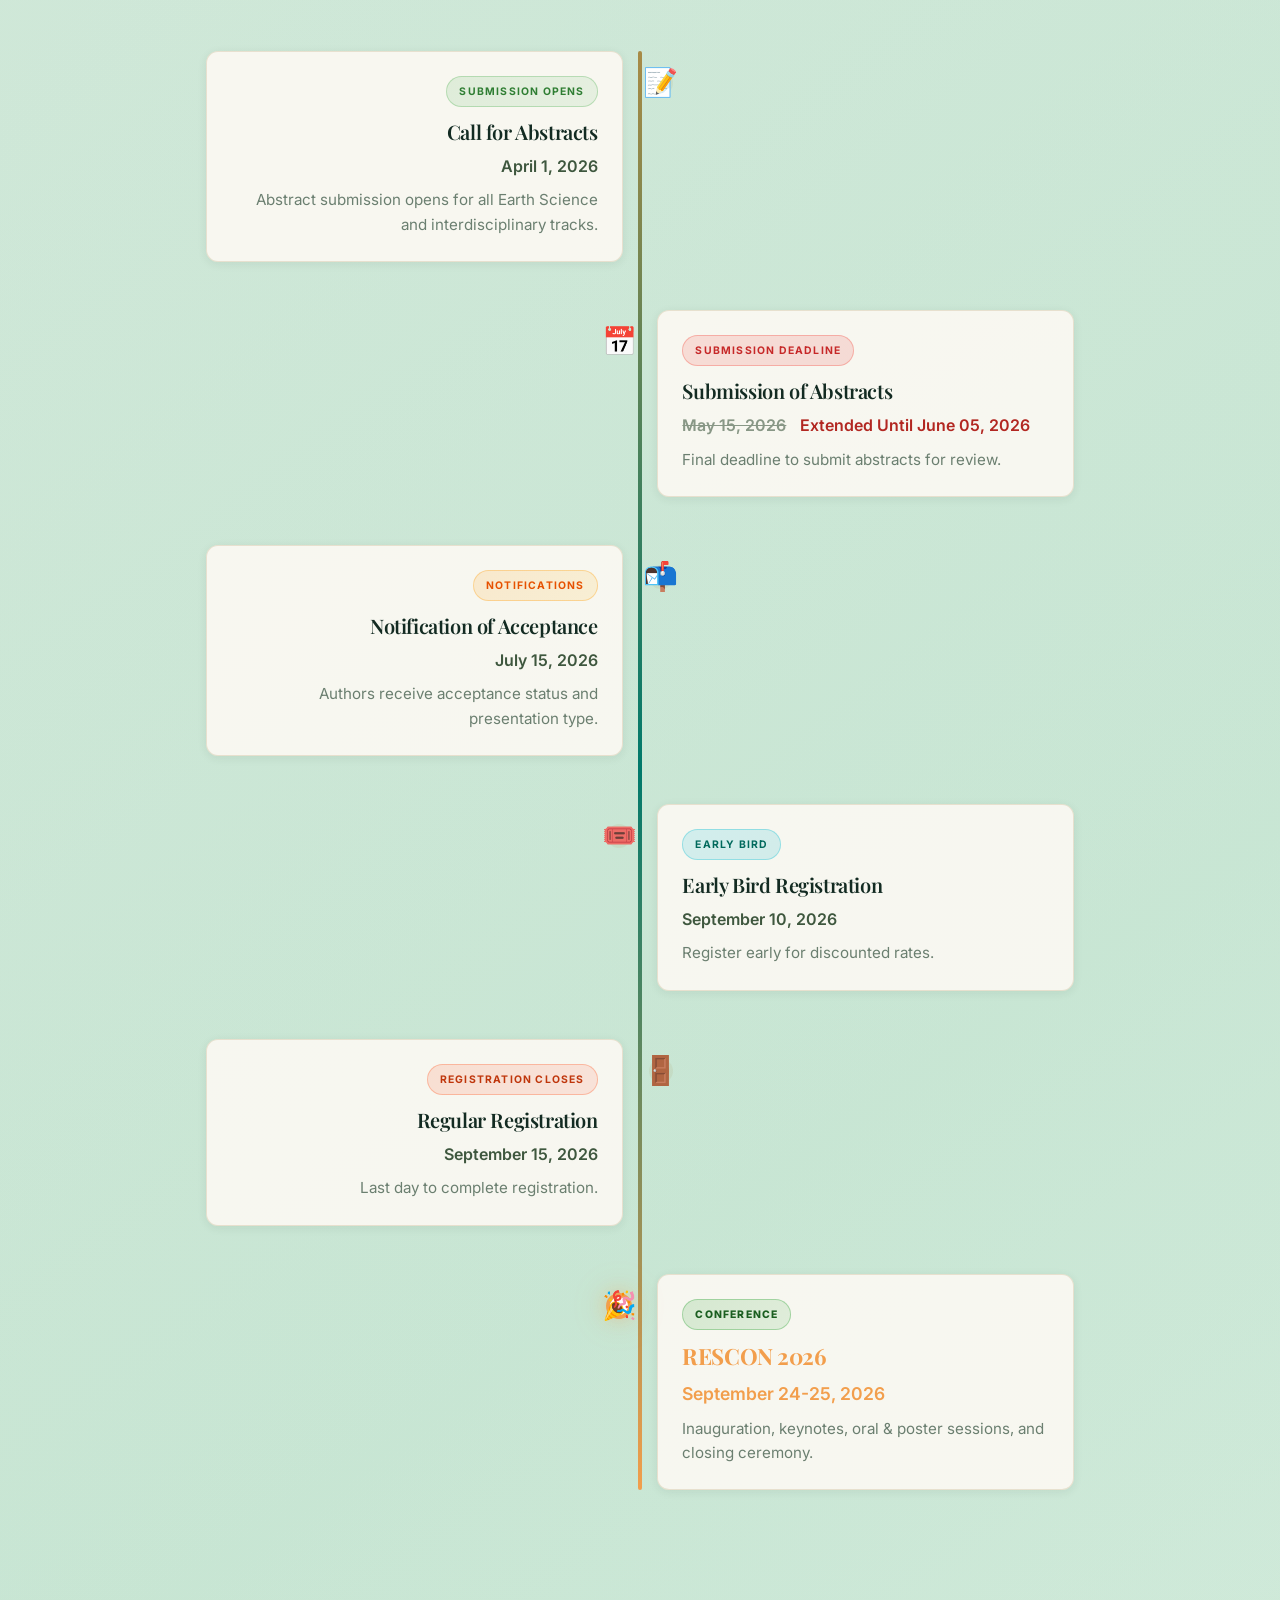
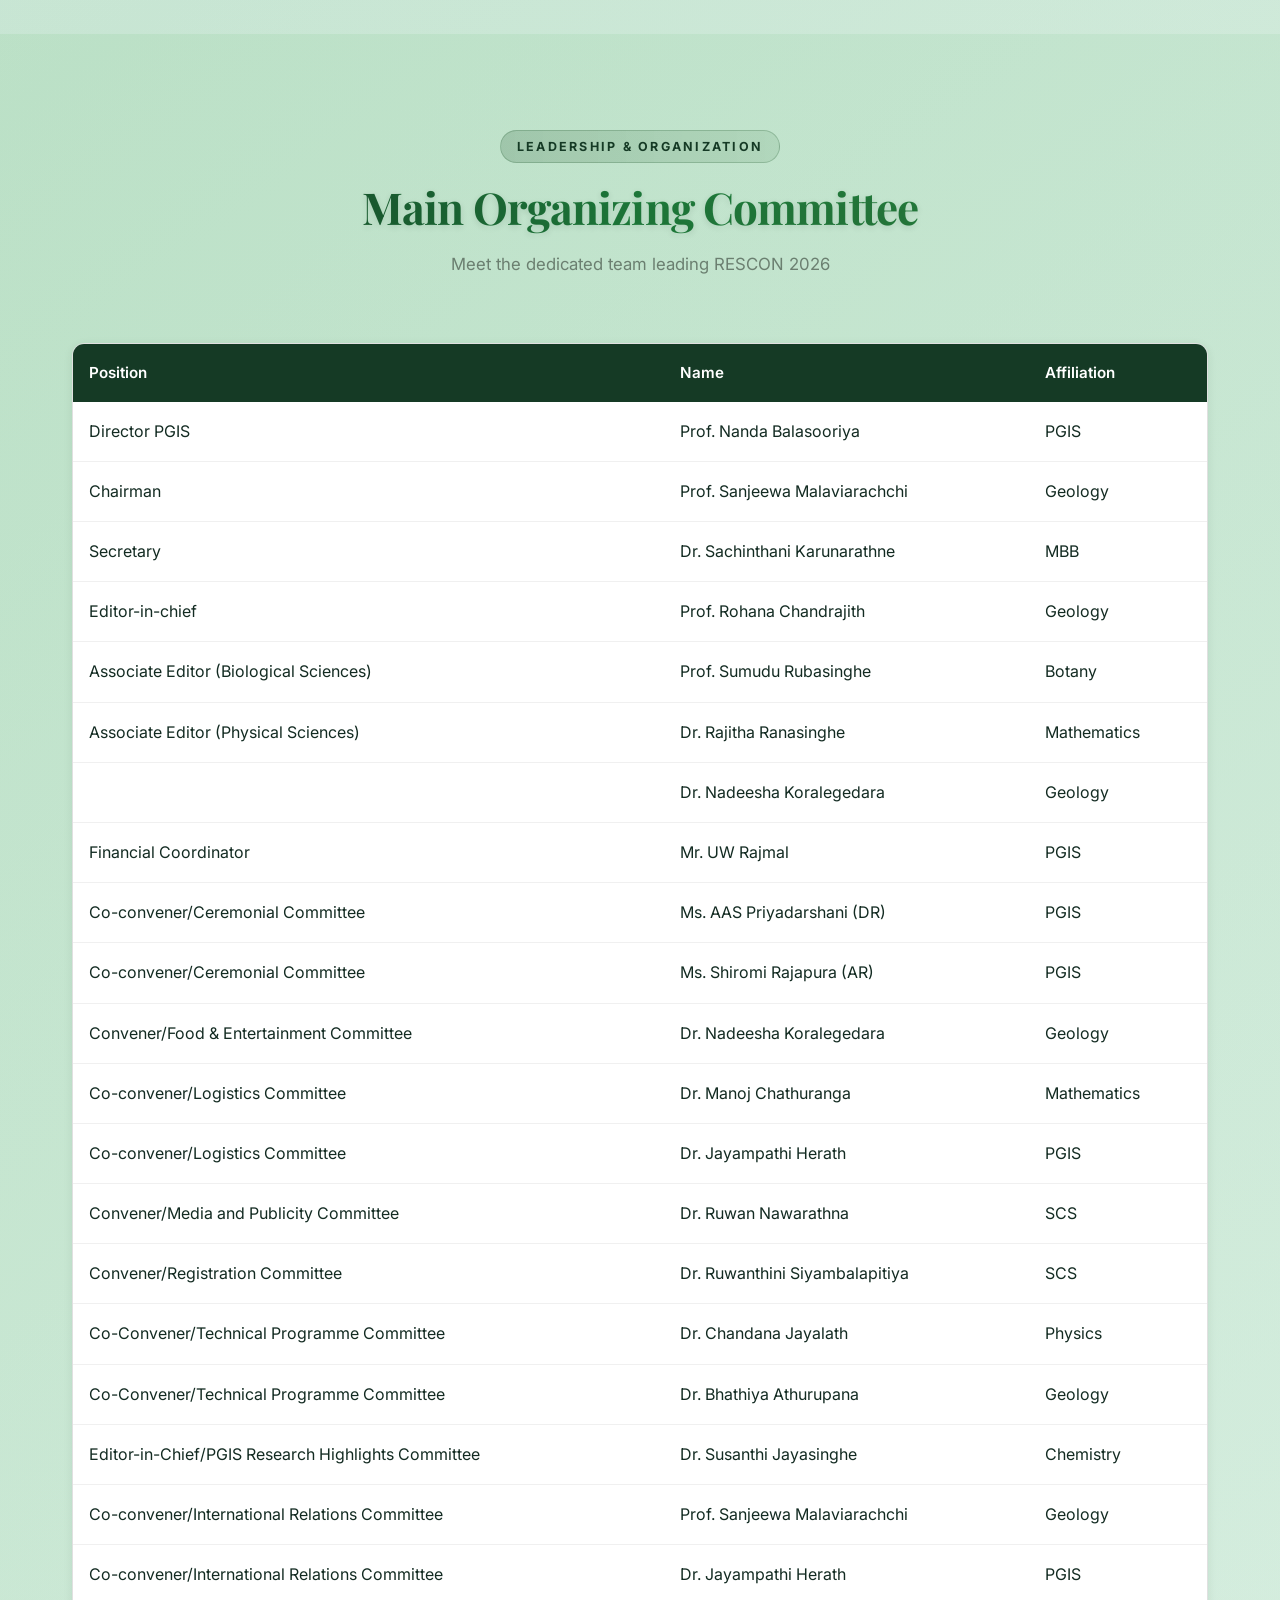
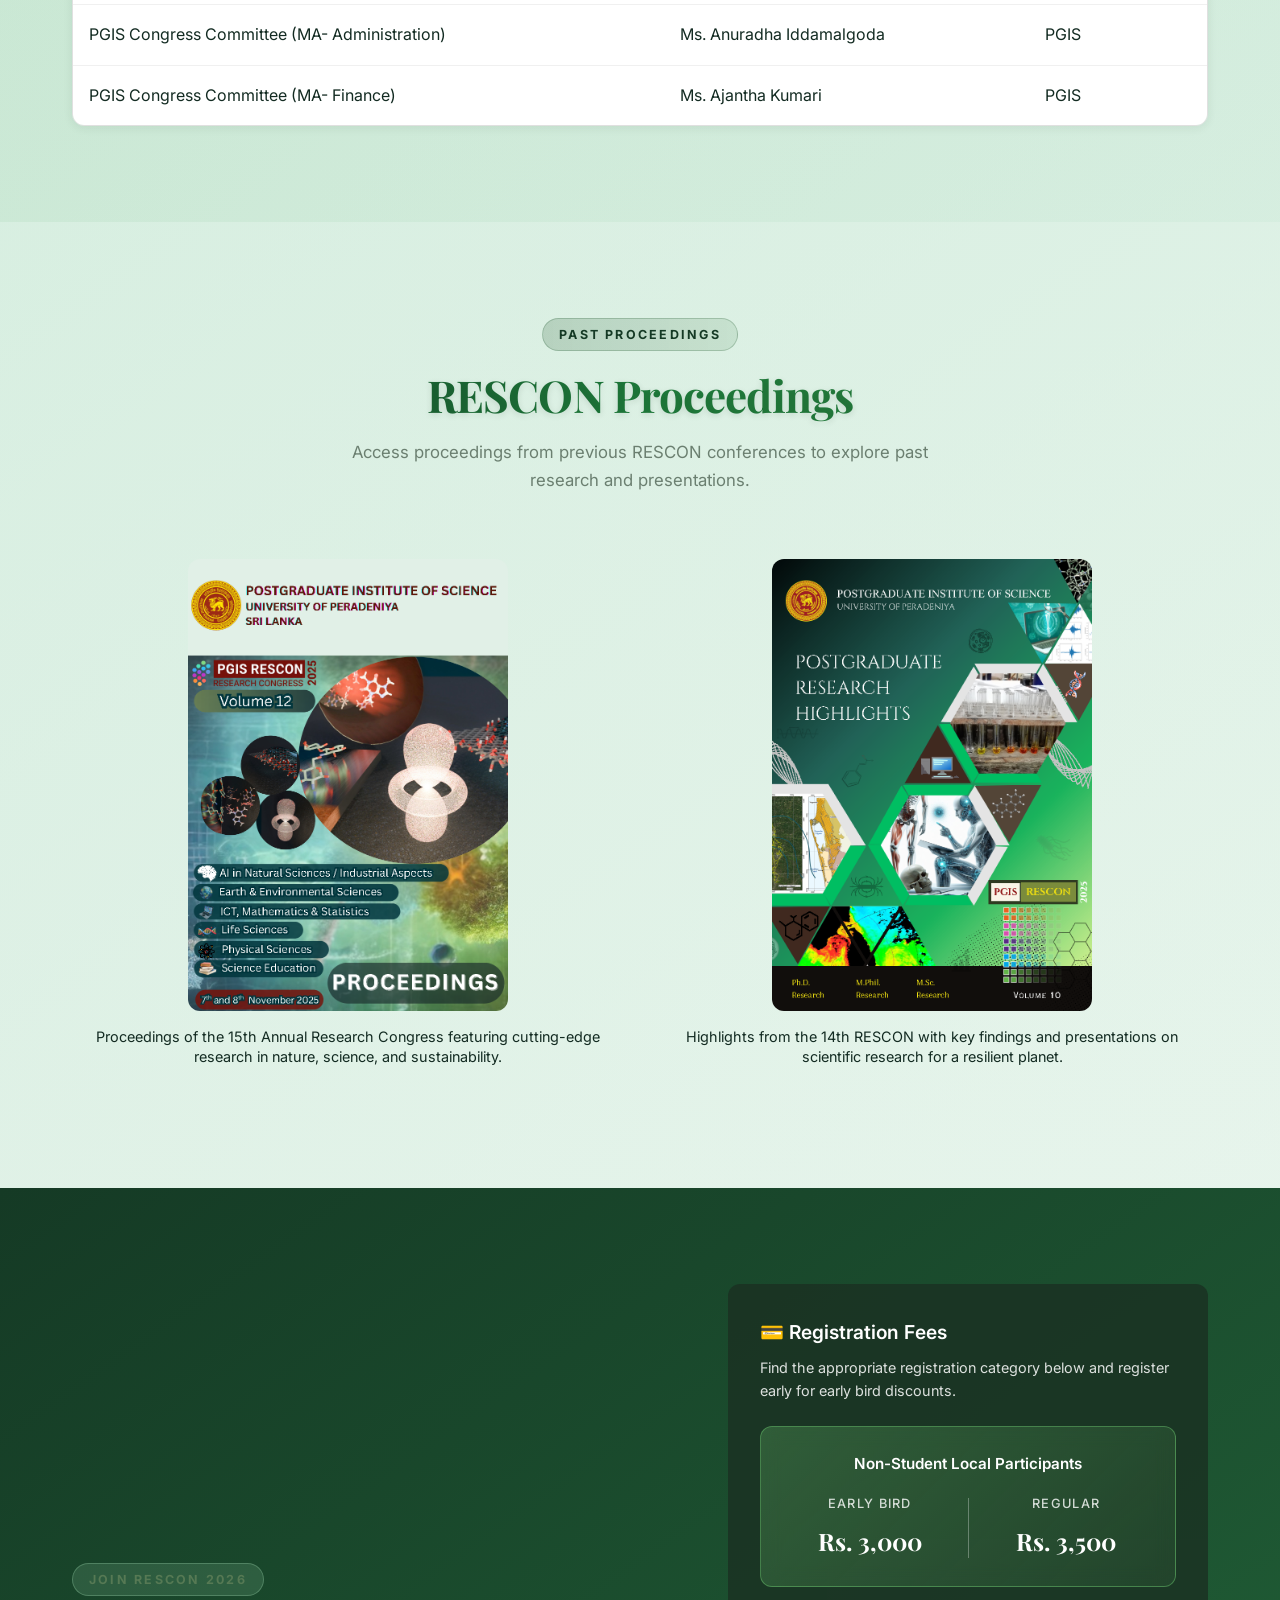
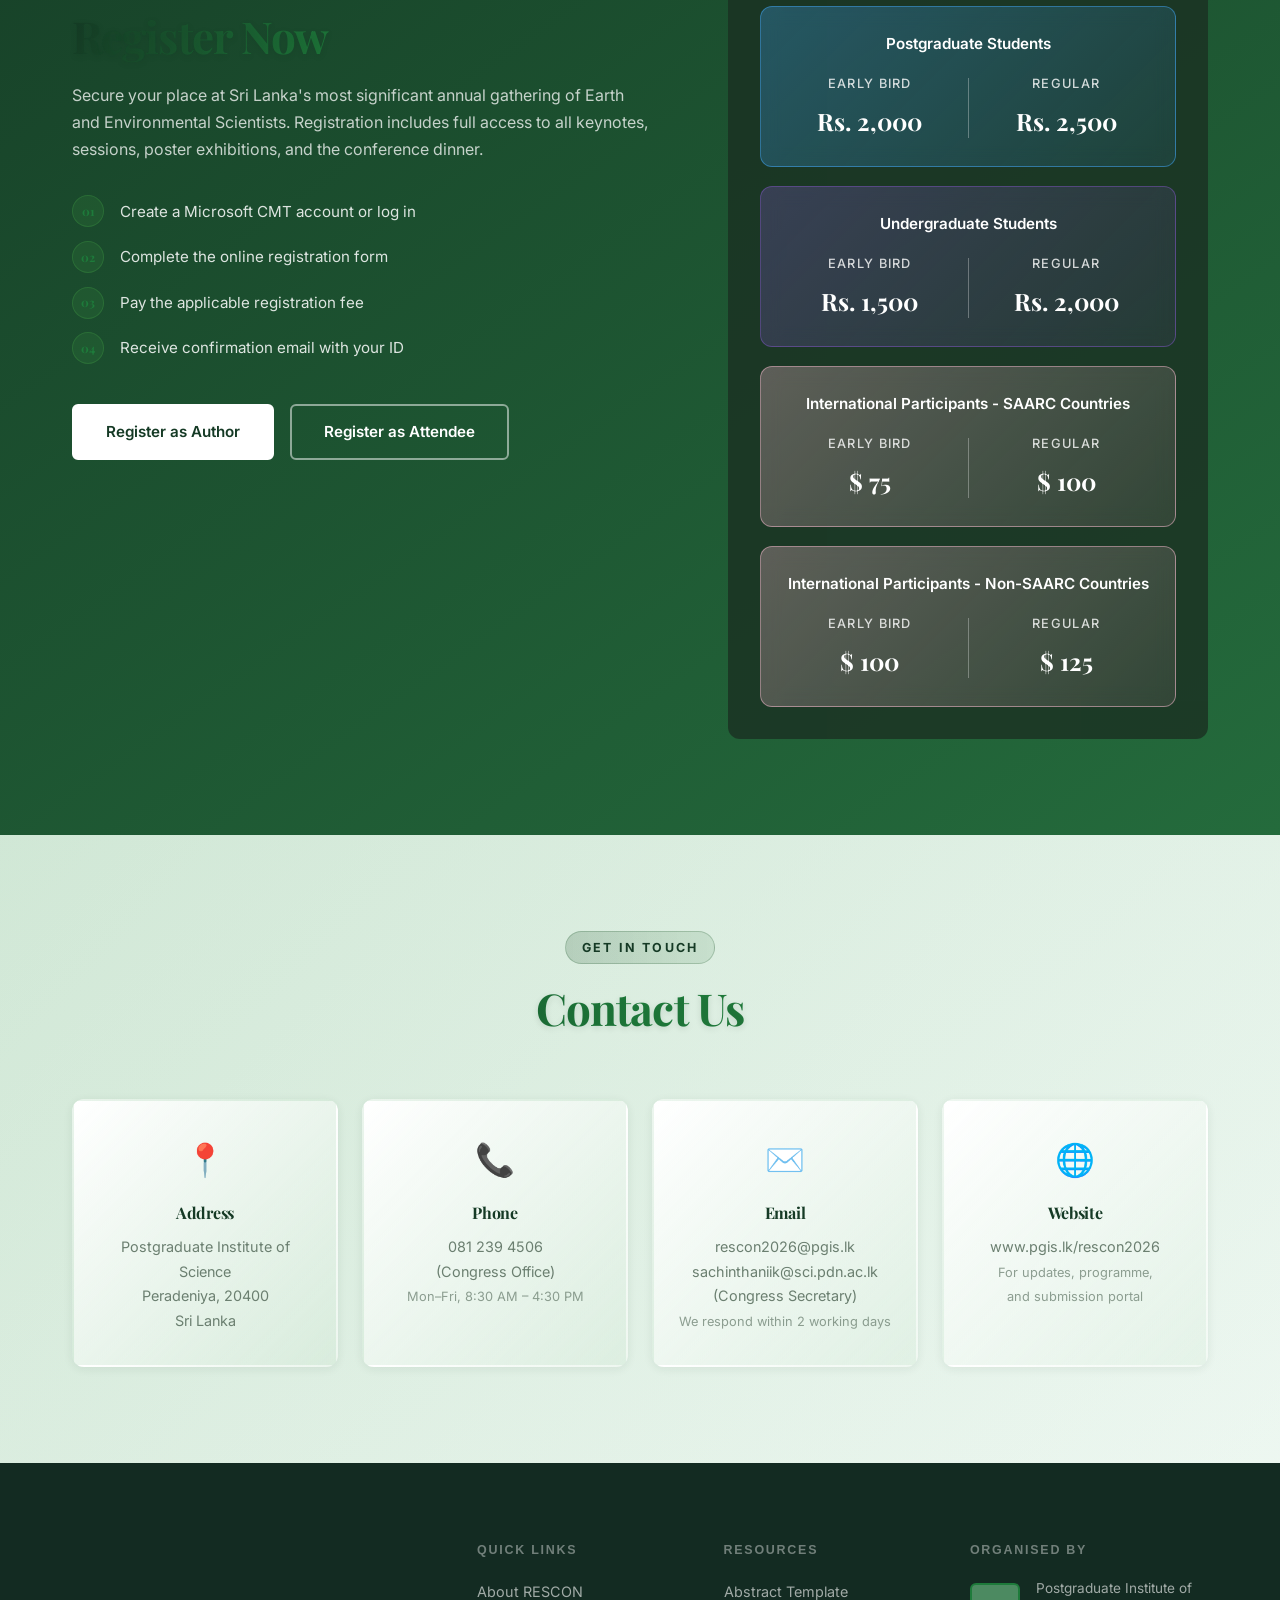
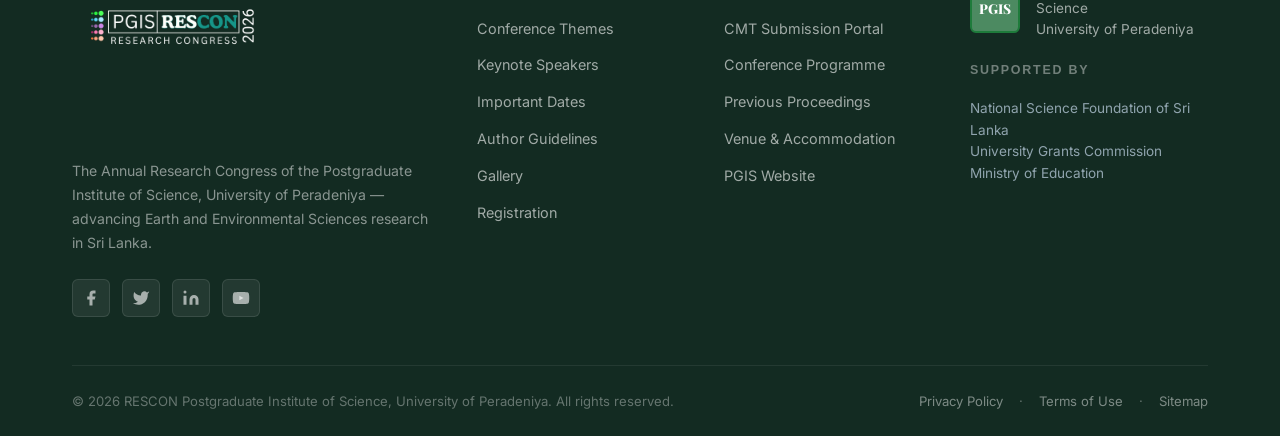
==== commit 3d8615d2: "reg form added, favivon added, early bird changed" ====
--- a/index.html
+++ b/index.html
@@ -6,6 +6,7 @@
   <meta name="viewport" content="width=device-width, initial-scale=1.0" />
   <title>RESCON 2026 — Nature, Science, and Sustainability</title>
   <link rel="stylesheet" href="style.css" />
+  <link rel="icon" type="image/x-icon"" href="images/web/favicon.png">
   <link
     href="https://fonts.googleapis.com/css2?family=Inter:wght@300;400;500;600;700&family=JetBrains+Mono:wght@400;500&family=Playfair+Display:ital,wght@0,400;0,600;0,800;1,400&display=swap"
     rel="stylesheet" />
@@ -313,7 +314,7 @@
           <div class="event-content">
             <span class="event-badge event-badge-earlybird">Early Bird</span>
             <h3 class="event-title">Early Bird Registration</h3>
-            <p class="date-value">August 31, 2026</p>
+            <p class="date-value">September 10, 2026</p>
             <p class="event-description">
               Register early for discounted rates.
             </p>
--- a/style.css
+++ b/style.css
@@ -483,6 +483,30 @@
 }
 
 @media (max-width: 900px) {
+  .nav-links {
+    display: none;
+  }
+
+  .nav-links.active {
+    display: flex;
+    position: absolute;
+    top: var(--nav-h);
+    left: auto;
+    right: 0;
+    flex-direction: column;
+    align-items: stretch;
+    margin: 0;
+    padding: 1rem;
+    background: rgba(20, 52, 34, 0.98);
+    backdrop-filter: blur(18px);
+    -webkit-backdrop-filter: blur(18px);
+    overflow-y: auto;
+  }
+
+  .hamburger {
+    display: flex;
+  }
+
   .nav-links li {
     width: 100%;
   }
@@ -525,6 +549,11 @@
   cursor: pointer;
   padding: 0.5rem;
   margin-left: 1rem;
+
+  border: none;
+  background: transparent;
+  color: inherit;
+  font: inherit;
 }
 
 .hamburger span {
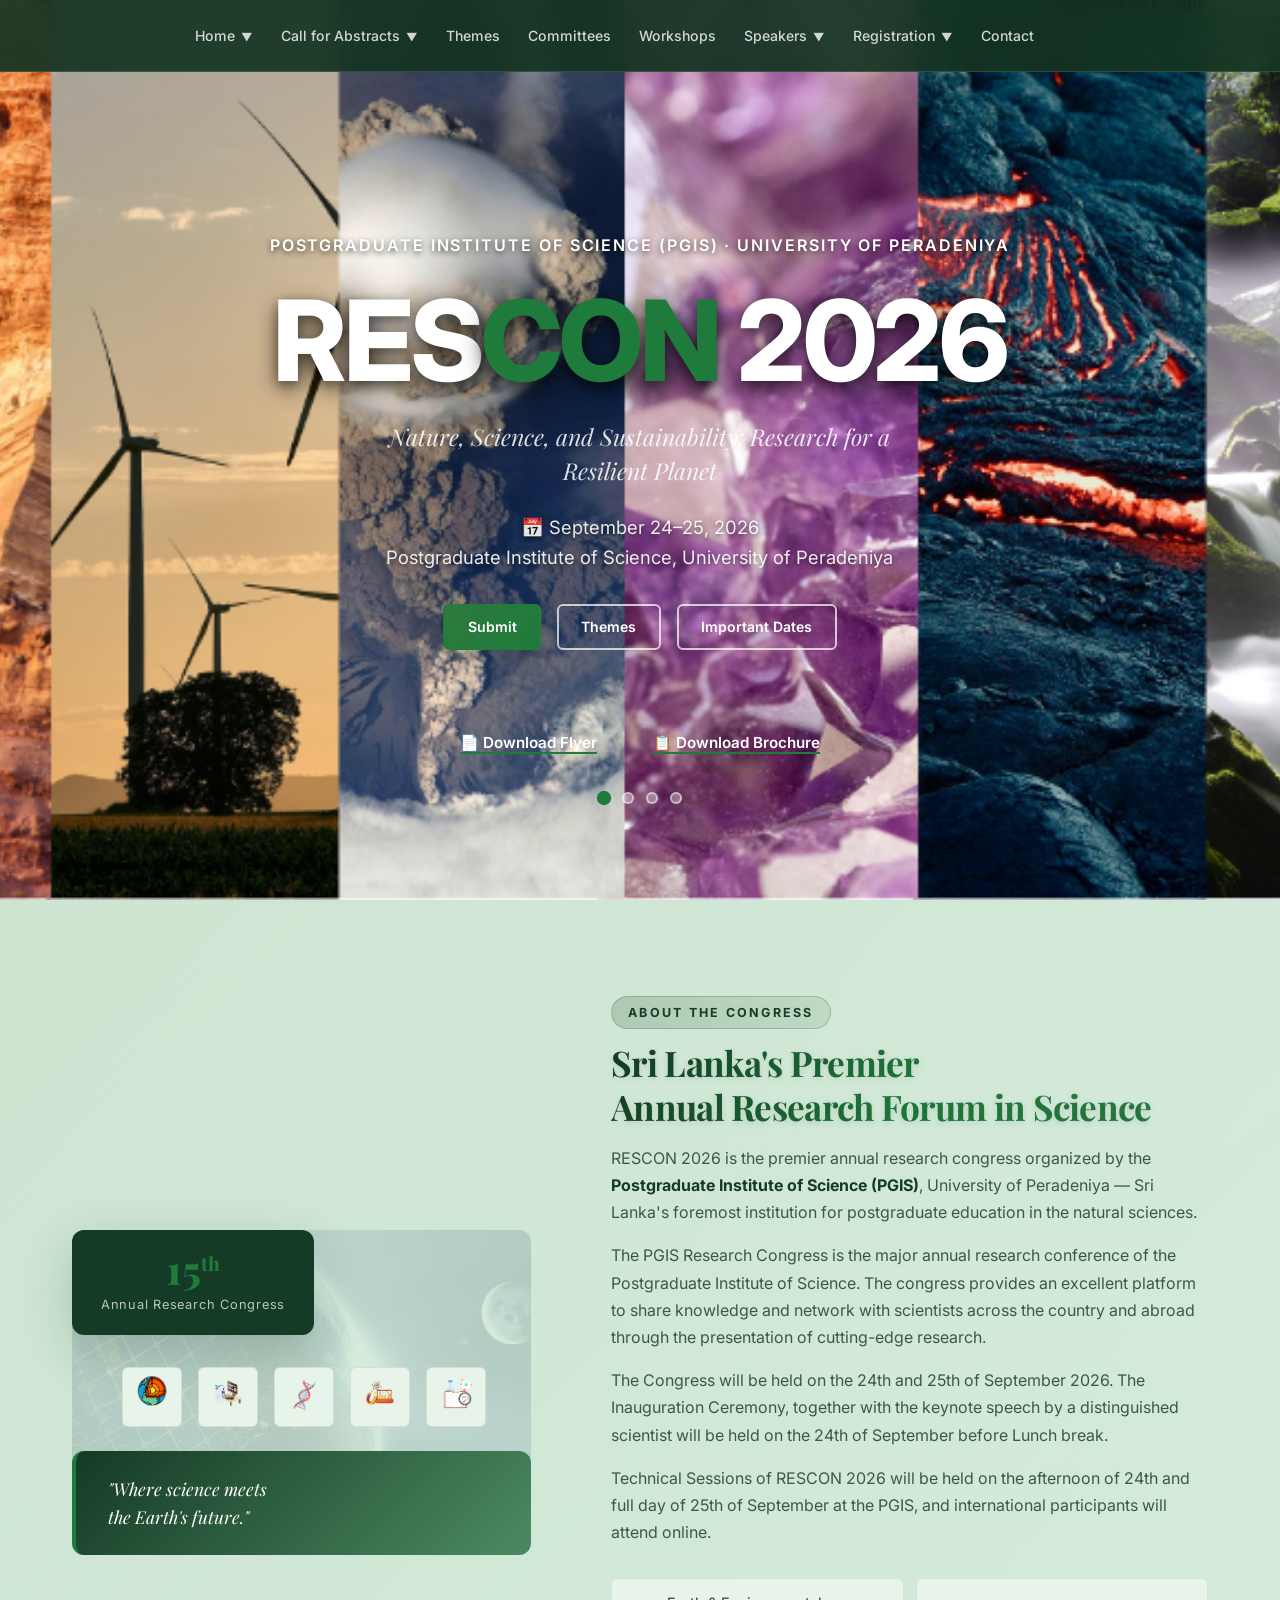
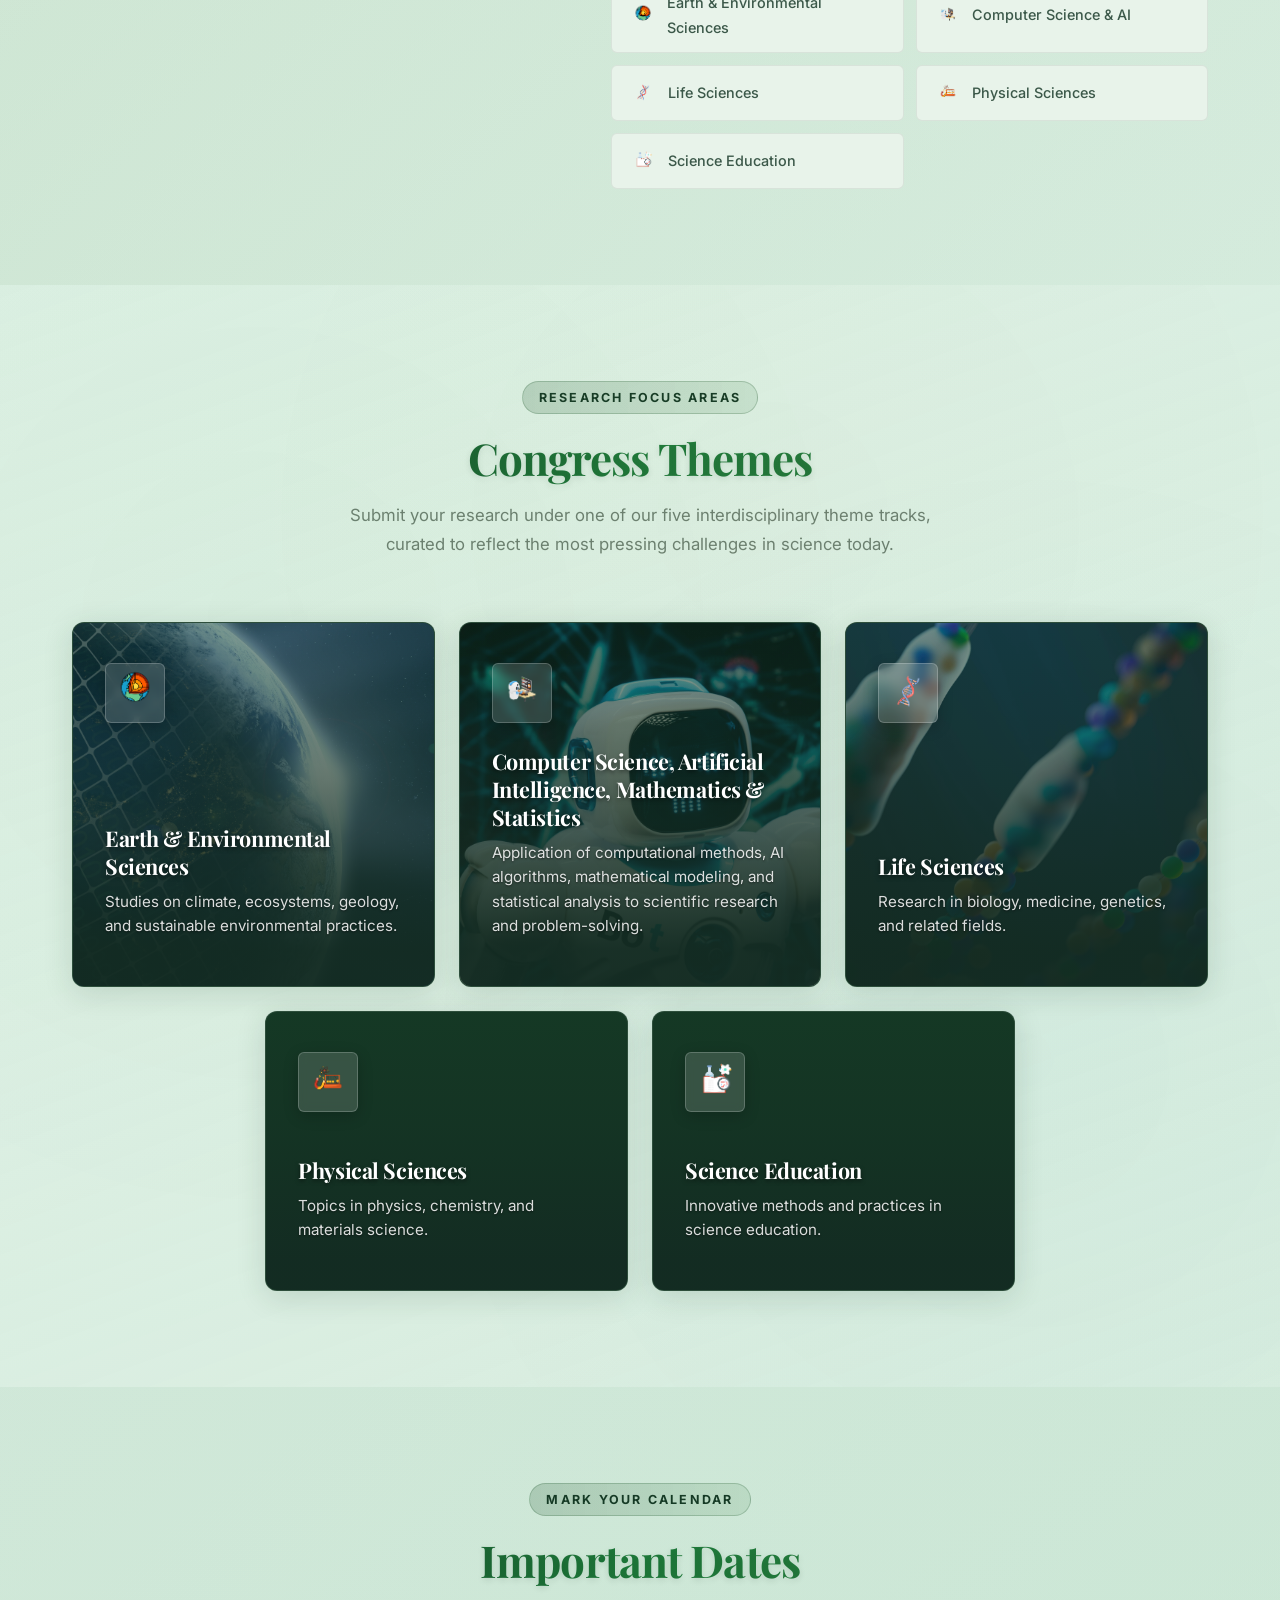
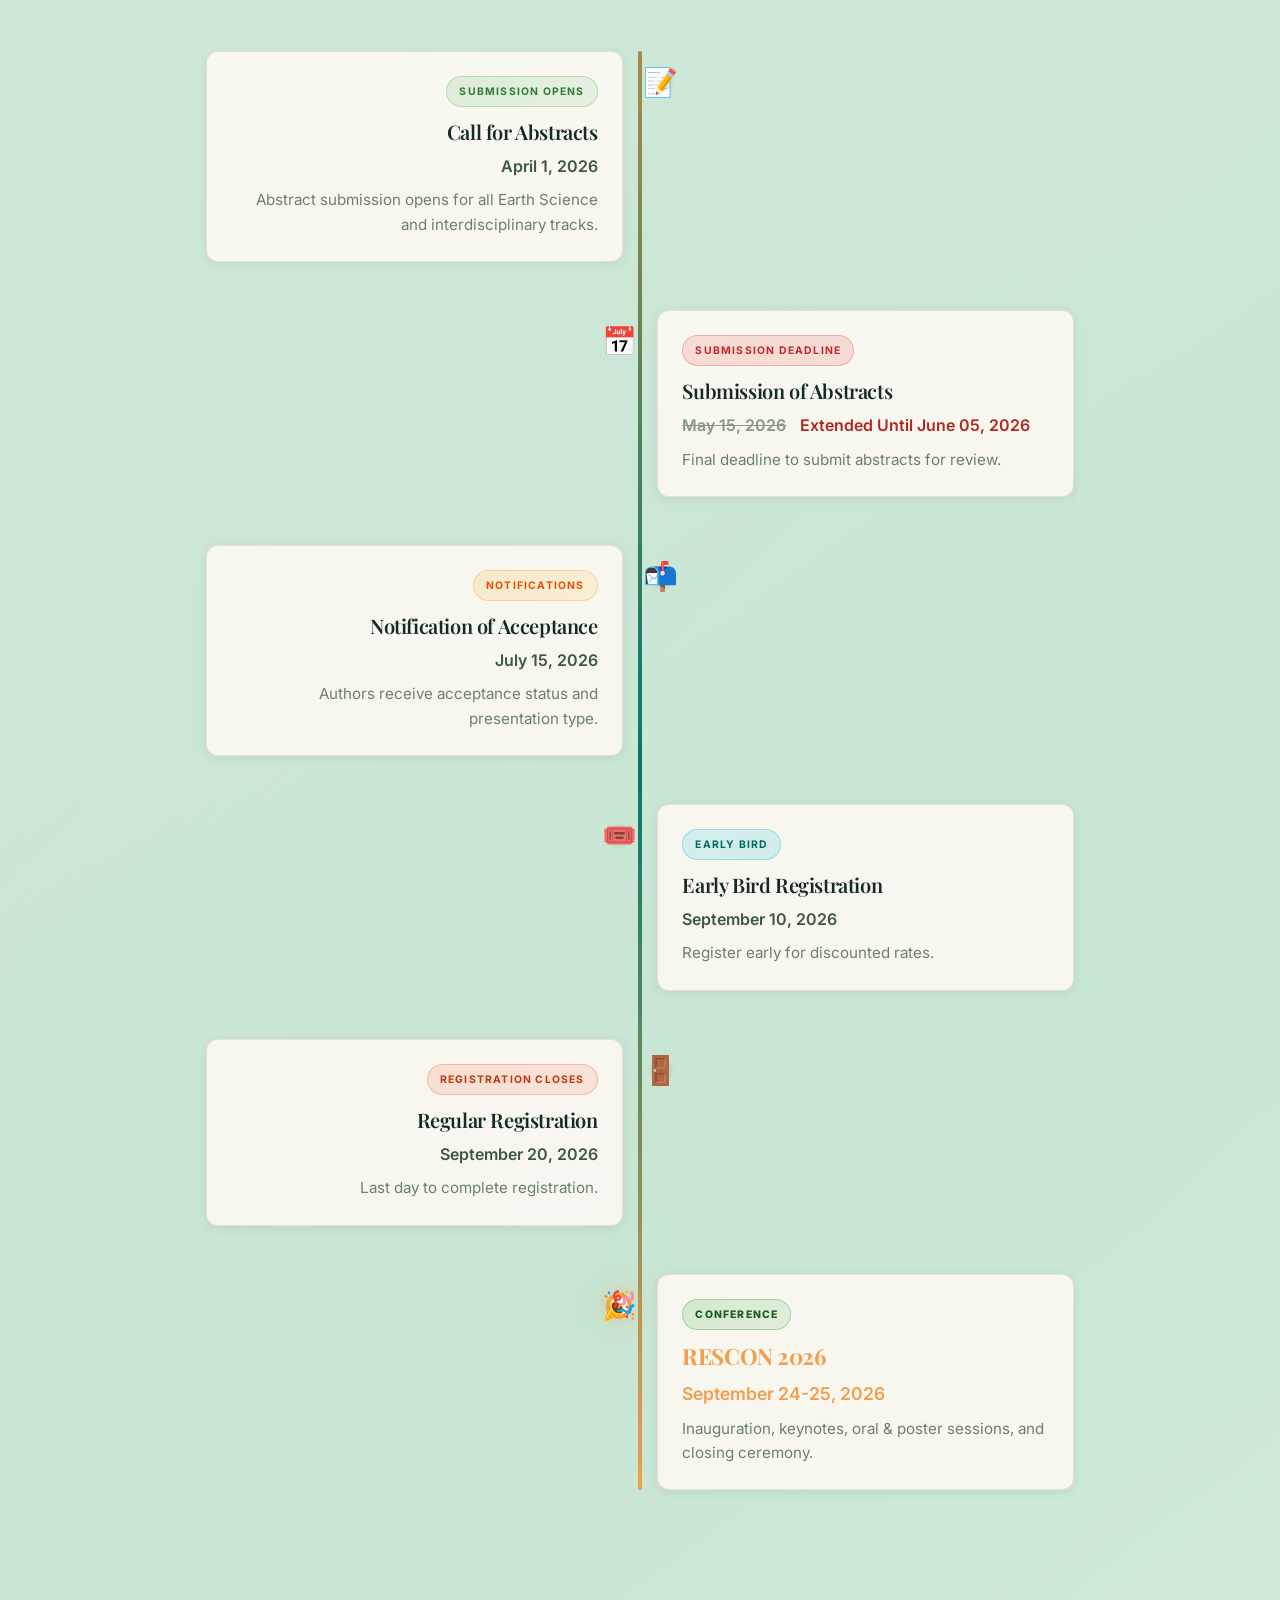
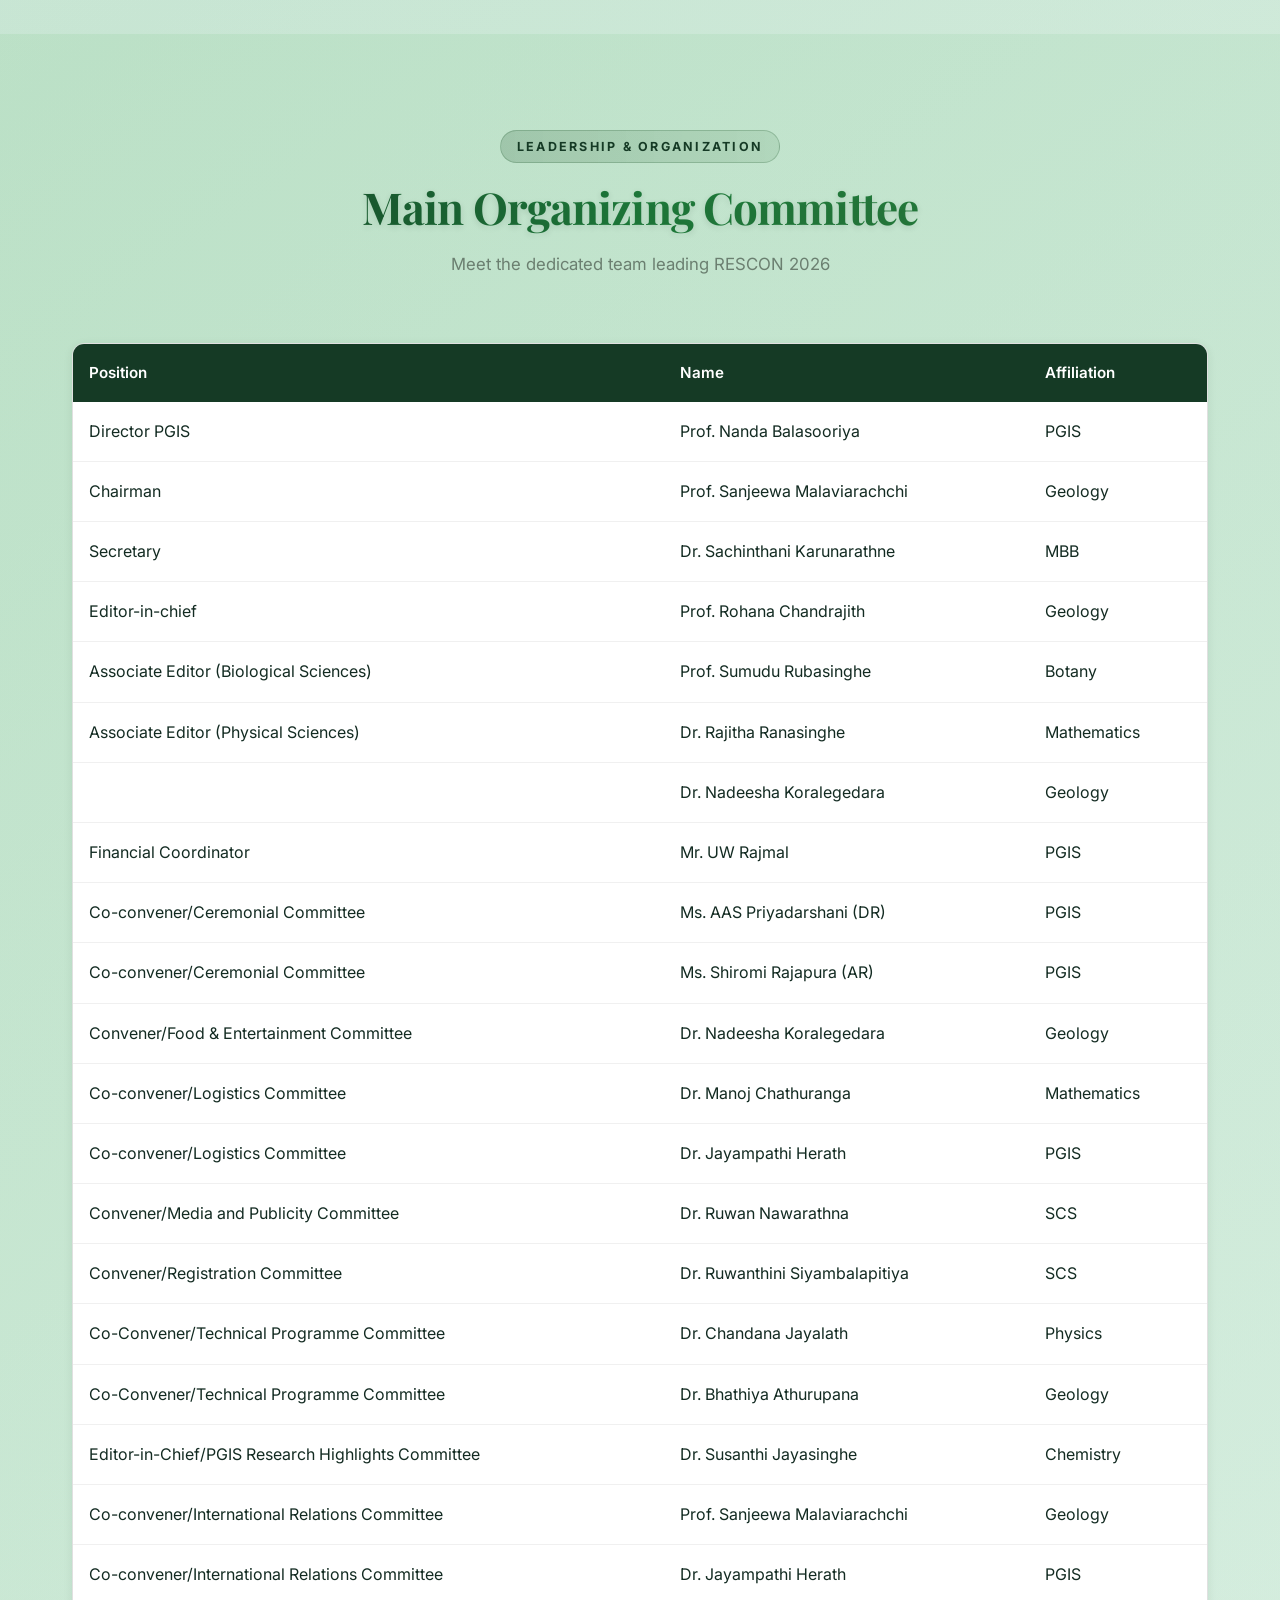
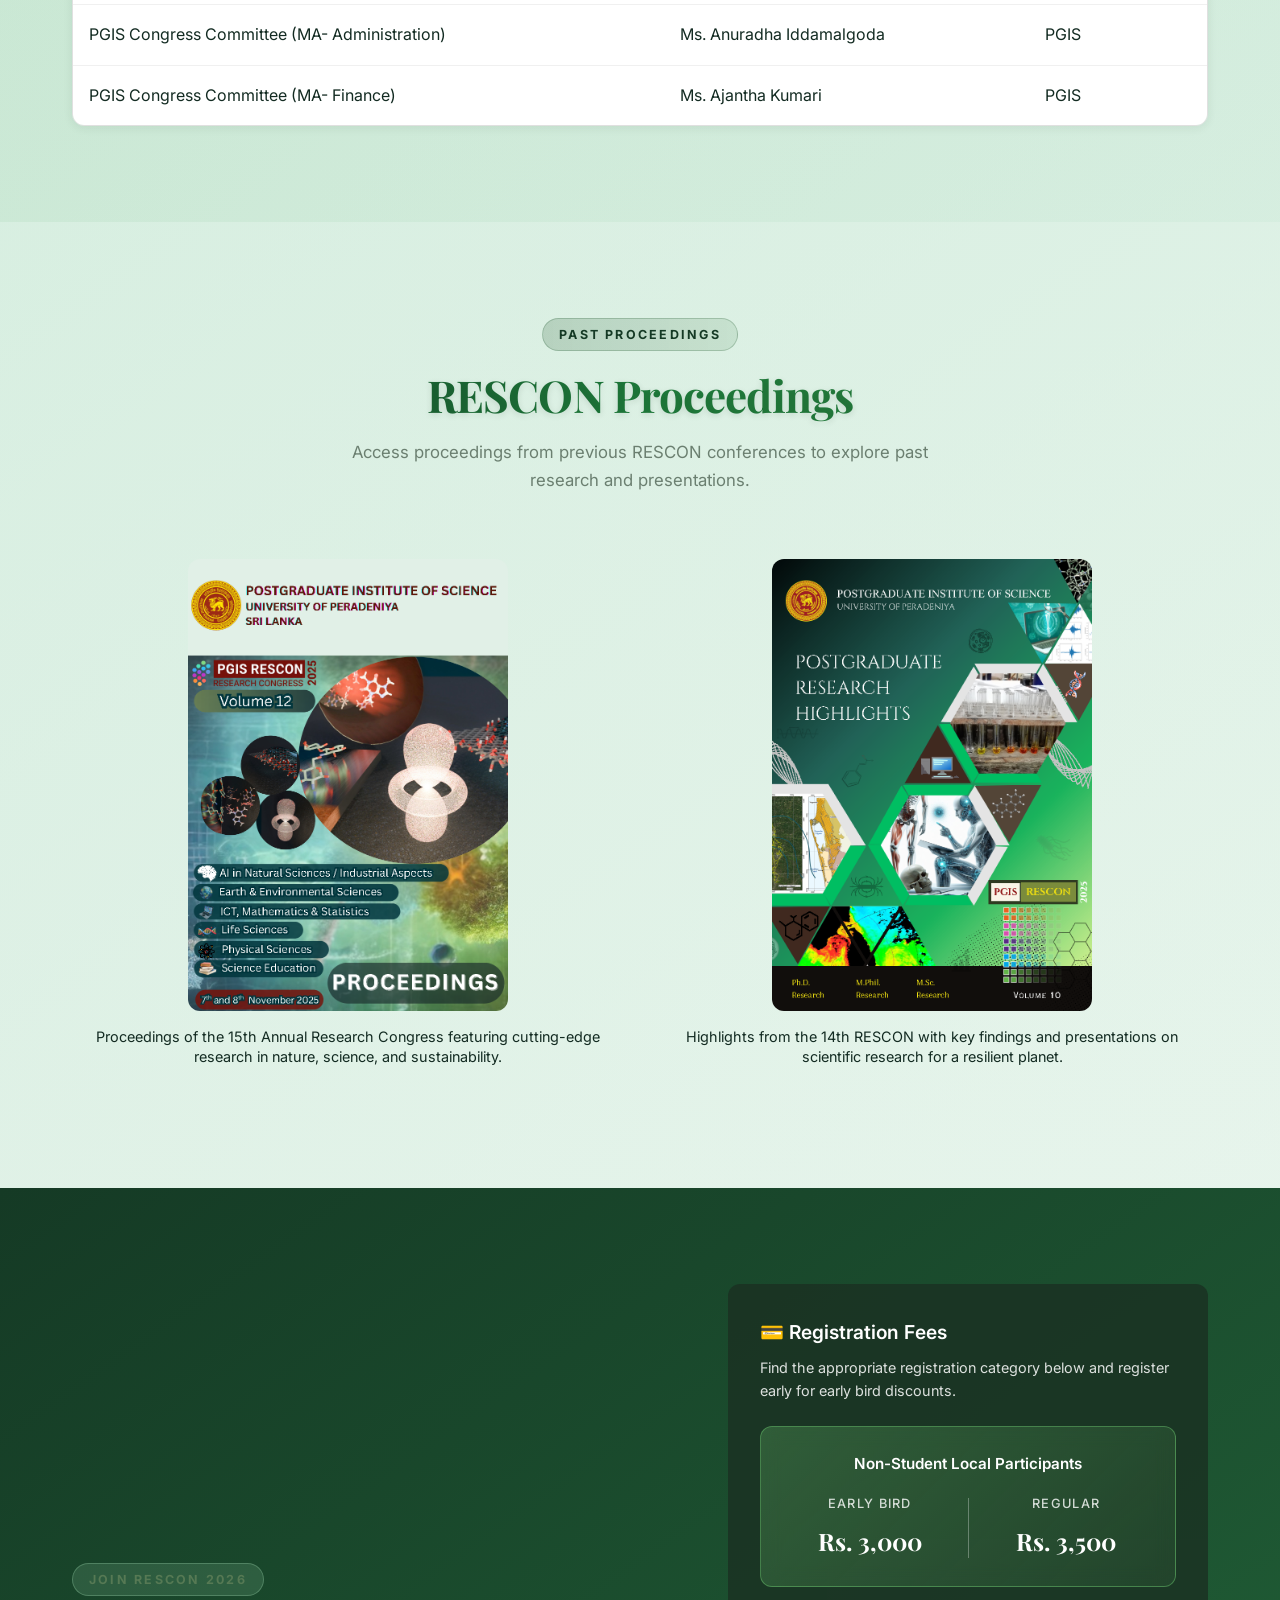
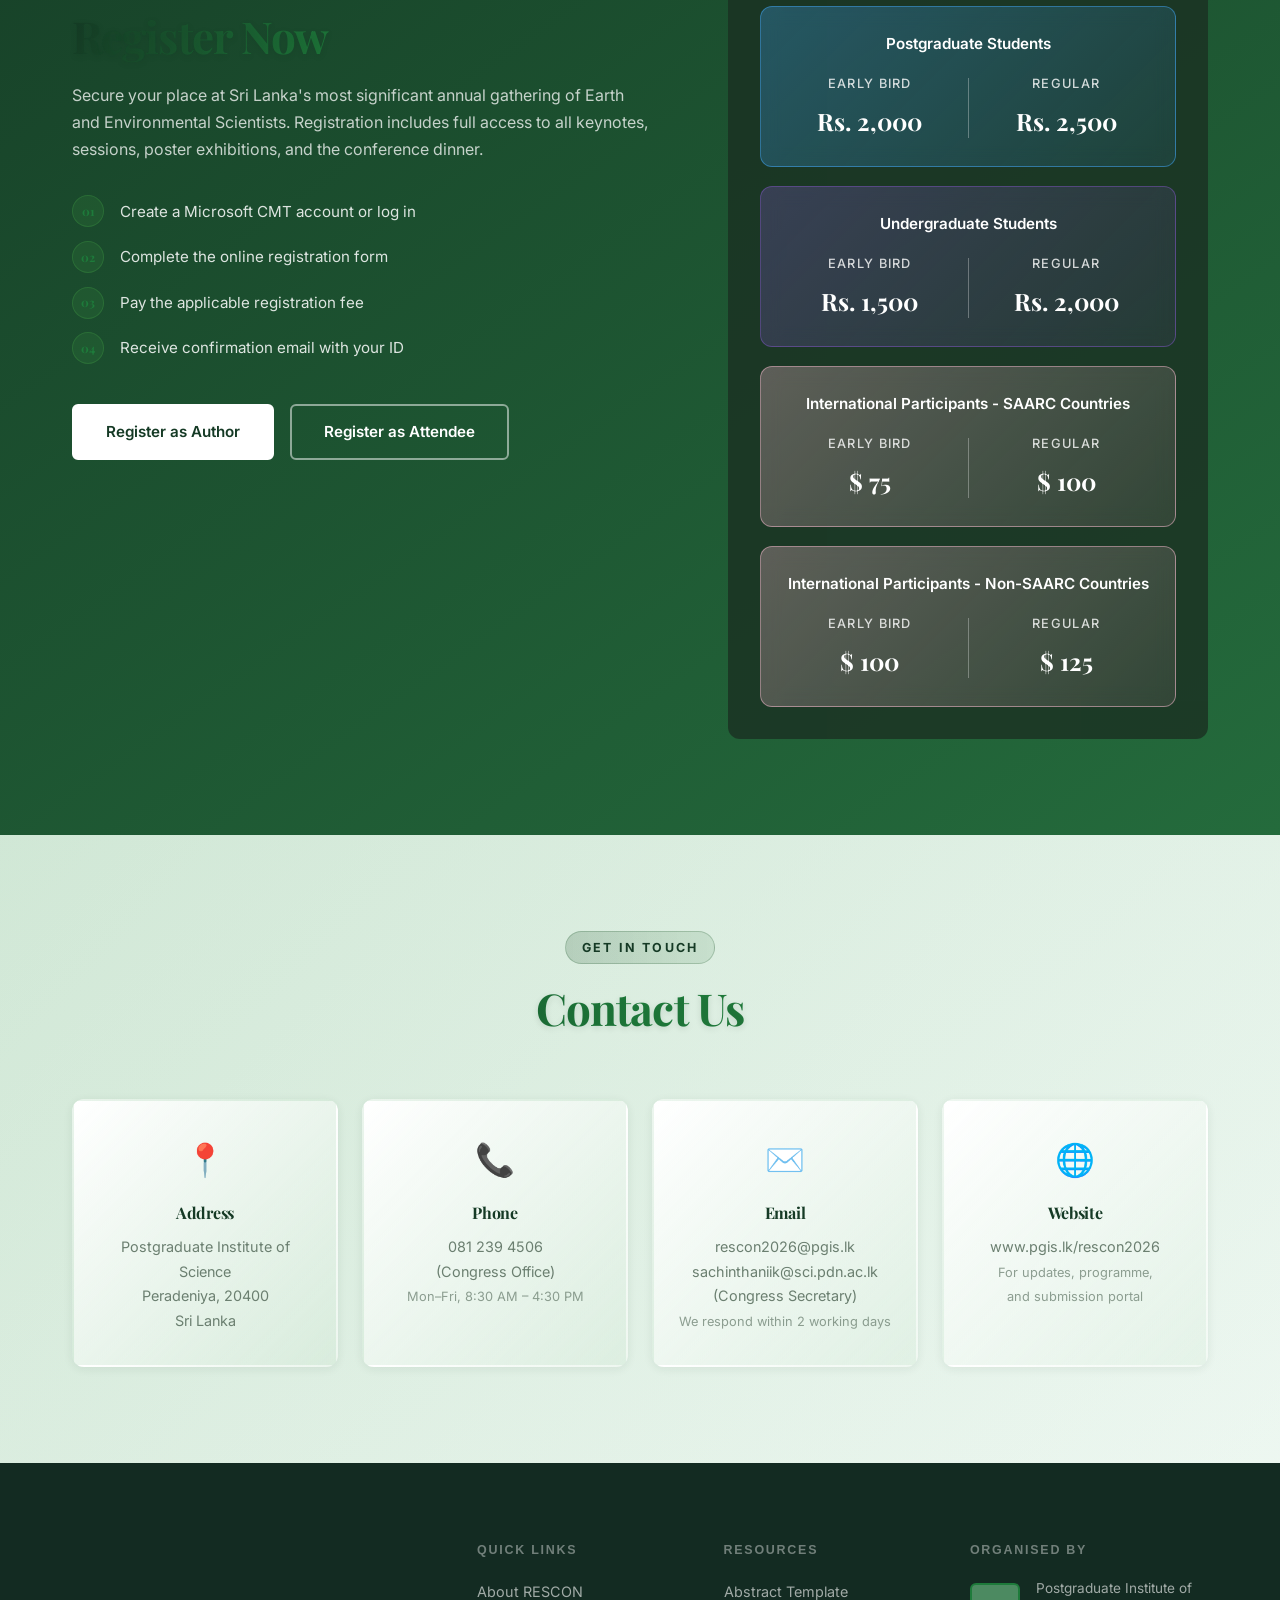
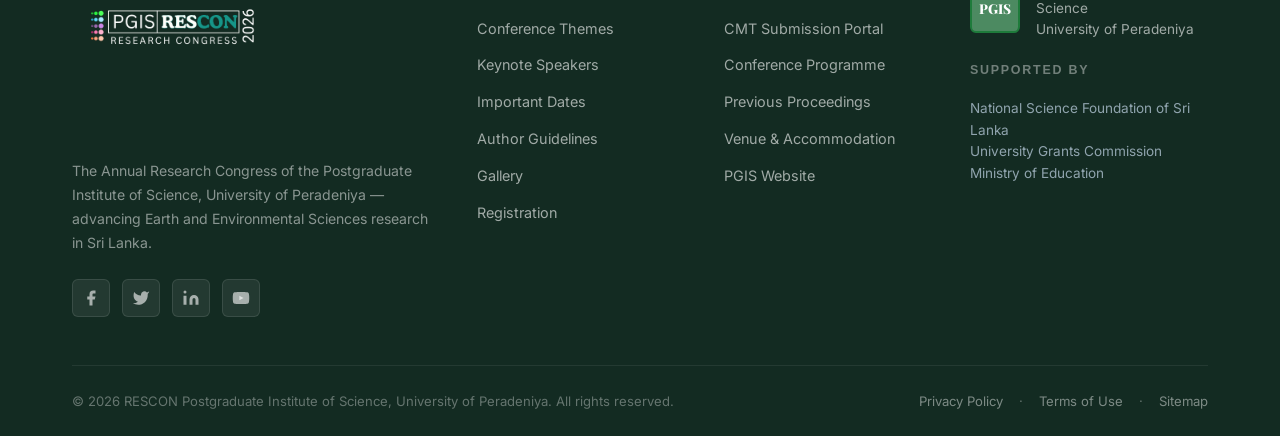
==== commit a998f2aa: "regular reg date change" ====
--- a/index.html
+++ b/index.html
@@ -329,7 +329,7 @@
           <div class="event-content">
             <span class="event-badge event-badge-closing">Registration Closes</span>
             <h3 class="event-title">Regular Registration</h3>
-            <p class="date-value">September 15, 2026</p>
+            <p class="date-value">September 20, 2026</p>
             <p class="event-description">
               Last day to complete registration.
             </p>
